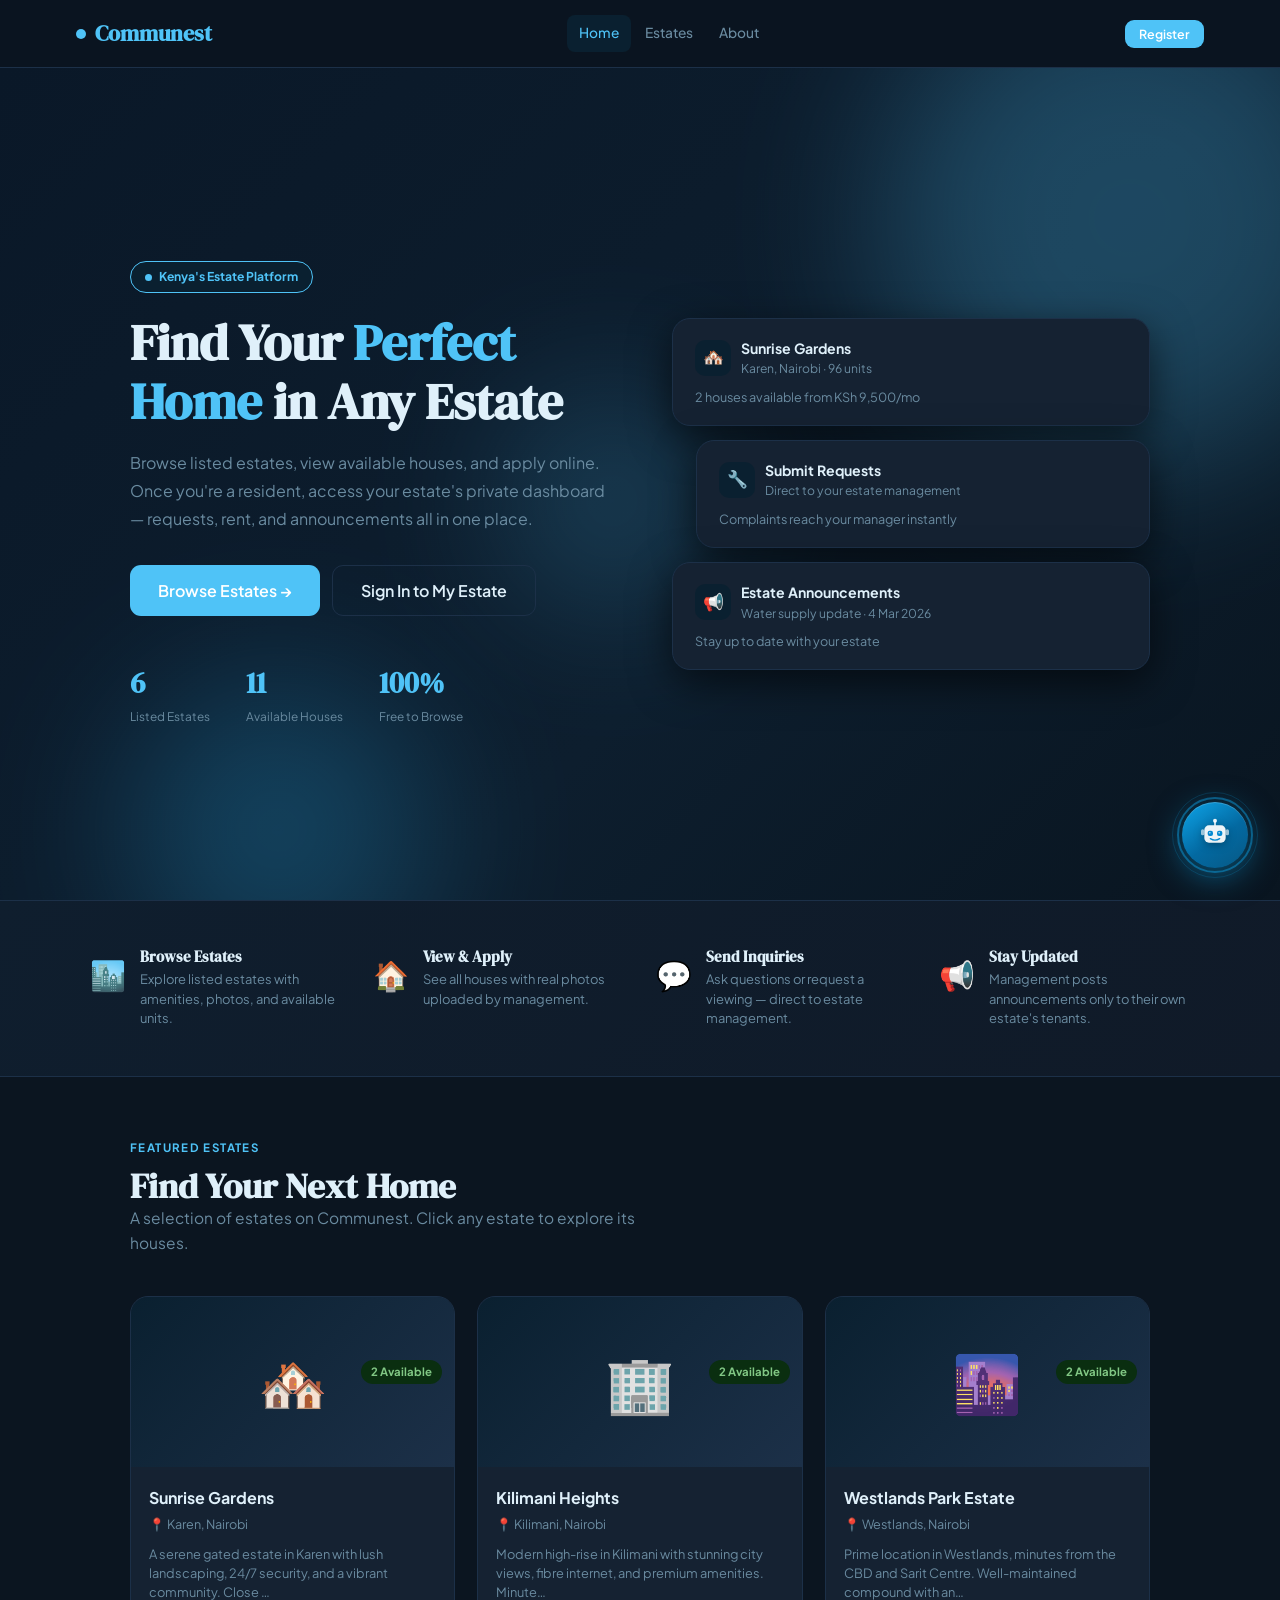
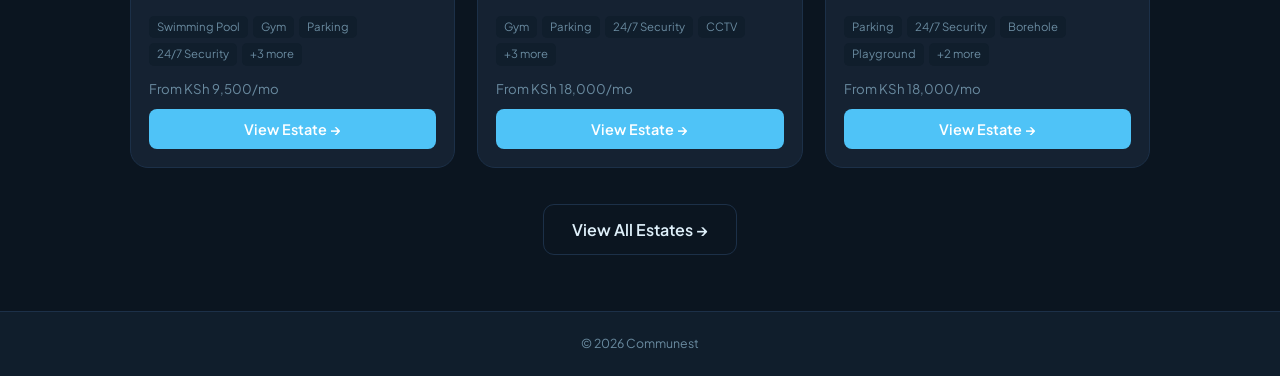
==== index.html @ 0a3ee4a8 "Communest Project" ====
<!DOCTYPE html>
<html lang="en" data-theme="dark">
<head>
  <meta charset="UTF-8" />
  <meta name="viewport" content="width=device-width, initial-scale=1.0" />
  <meta name="color-scheme" content="dark" />
  <title>Communest — Digital Estate Management</title>
  <link rel="preconnect" href="https://fonts.googleapis.com" />
  <link rel="preconnect" href="https://fonts.gstatic.com" crossorigin />
  <link href="https://fonts.googleapis.com/css2?family=Plus+Jakarta+Sans:ital,wght@0,300;0,400;0,500;0,600;0,700;0,800;1,400&family=DM+Serif+Display:ital@0;1&display=swap" rel="stylesheet" />
  <link rel="stylesheet" href="style.css" />
</head>
<body>

<!-- ═══════════ NAVBAR ═══════════ -->
<nav id="navbar">
  <div class="nav-container">
    <a class="nav-logo" href="#" onclick="showPage('home');return false;">
      <div class="logo-mark"></div>
      <strong>Communest</strong>
    </a>
    <div class="nav-links" id="navLinks">
      <a class="nav-link active" data-page="home"    href="#">Home</a>
      <a class="nav-link"        data-page="estates" href="#">Estates</a>
      <a class="nav-link"        data-page="about"   href="#">About</a>
    </div>
    <div class="nav-actions">
      <button class="btn btn-sm nav-cta" id="navSignInBtn" onclick="window._signingIntoEstateId=null;openModal('authModal');authTab('signup');">Register</button>
      <button class="hamburger" id="hamburger"><span></span><span></span><span></span></button>
    </div>
  </div>
</nav>


<!-- ═══════════ HOME PAGE ═══════════ -->
<section id="page-home" class="page active">
  <div class="hero">
    <div class="hero-shapes">
      <div class="hs hs-1"></div><div class="hs hs-2"></div><div class="hs hs-3"></div>
    </div>
    <div class="hero-inner">
      <div class="hero-text">
        <div class="hero-badge"><div class="badge-pulse"></div> Kenya's Estate Platform</div>
        <h1>Find Your <em>Perfect Home</em> in Any Estate</h1>
        <p>Browse listed estates, view available houses, and apply online. Once you're a resident, access your estate's private dashboard — requests, rent, and announcements all in one place.</p>
        <div class="hero-btns">
          <button class="btn btn-primary btn-lg" onclick="showPage('estates')">Browse Estates →</button>
          <button class="btn btn-outline btn-lg" onclick="openEstateAuthModal()">Sign In to My Estate</button>
        </div>
        <div class="hero-stats">
          <div class="hstat"><span class="hstat-num" id="heroEstateCount">6</span><span class="hstat-lbl">Listed Estates</span></div>
          <div class="hstat"><span class="hstat-num" id="heroHouseCount">0</span><span class="hstat-lbl">Available Houses</span></div>
          <div class="hstat"><span class="hstat-num">100%</span><span class="hstat-lbl">Free to Browse</span></div>
        </div>
      </div>
      <div class="hero-cards">
        <div class="fcard fcard-1">
          <div class="fcard-row"><div class="fcard-icon">🏘️</div>
            <div class="fcard-info"><b>Sunrise Gardens</b><span>Karen, Nairobi · 96 units</span></div></div>
          <p>2 houses available from KSh 9,500/mo</p>
        </div>
        <div class="fcard fcard-2">
          <div class="fcard-row"><div class="fcard-icon">🔧</div>
            <div class="fcard-info"><b>Submit Requests</b><span>Direct to your estate management</span></div></div>
          <p>Complaints reach your manager instantly</p>
        </div>
        <div class="fcard fcard-3">
          <div class="fcard-row"><div class="fcard-icon">📢</div>
            <div class="fcard-info"><b>Estate Announcements</b><span>Water supply update · 4 Mar 2026</span></div></div>
          <p>Stay up to date with your estate</p>
        </div>
      </div>
    </div>
  </div>

  <div class="features-band">
    <div class="features-band-inner">
      <div class="feat-item"><span>🏙️</span><div><h4>Browse Estates</h4><p>Explore listed estates with amenities, photos, and available units.</p></div></div>
      <div class="feat-item"><span>🏠</span><div><h4>View & Apply</h4><p>See all houses with real photos uploaded by management.</p></div></div>
      <div class="feat-item"><span>💬</span><div><h4>Send Inquiries</h4><p>Ask questions or request a viewing — direct to estate management.</p></div></div>
      <div class="feat-item"><span>📢</span><div><h4>Stay Updated</h4><p>Management posts announcements only to their own estate's tenants.</p></div></div>
    </div>
  </div>

  <div class="wrap">
    <div class="pg-hdr">
      <div class="pg-tag">Featured Estates</div>
      <h2>Find Your Next Home</h2>
      <p>A selection of estates on Communest. Click any estate to explore its houses.</p>
    </div>
    <div class="houses-grid" id="homeEstatesGrid"></div>
    <div style="text-align:center;margin-top:36px">
      <button class="btn btn-outline btn-lg" onclick="showPage('estates')">View All Estates →</button>
    </div>
  </div>
  <footer class="site-footer">© 2026 Communest</footer>
</section>


<!-- ═══════════ ESTATES DIRECTORY ═══════════ -->
<section id="page-estates" class="page page-dash">
  <div class="dash-layout">
    <aside class="dash-sidebar">
      <div class="sb-brand">
        <div class="sb-logo">Estates</div>
        <div class="sb-role">Directory</div>
      </div>
      <nav class="sb-nav">
        <span class="sb-lbl">BROWSE</span>
        <button class="si active" data-estates-filter="all">🏙️ All Estates</button>
        <button class="si" data-estates-filter="available">✅ Has Availability</button>
        <button class="si" data-estates-filter="new">🆕 Newly Listed</button>
        <span class="sb-lbl">BY LOCATION</span>
        <button class="si" data-estates-loc="Karen">📍 Karen</button>
        <button class="si" data-estates-loc="Kilimani">📍 Kilimani</button>
        <button class="si" data-estates-loc="Westlands">📍 Westlands</button>
        <button class="si" data-estates-loc="Ngong Road">📍 Ngong Road</button>
        <button class="si" data-estates-loc="Lavington">📍 Lavington</button>
        <button class="si" data-estates-loc="Thika Road">📍 Thika Road</button>
        <span class="sb-lbl">MANAGE</span>
        <button class="si" onclick="openModal('listEstateModal')">➕ List Your Estate</button>
        <span class="sb-lbl">ACCOUNT</span>
        <button class="si" onclick="openModal('authModal')">🔑 Sign In</button>
        <button class="si si-back" onclick="showPage('home')" style="margin-top:8px">← Home</button>
      </nav>
    </aside>
    <div class="dash-main" id="estatesDashMain">
      <div class="dp-hdr" style="margin-bottom:20px">
        <div style="display:flex;align-items:center;gap:12px">
          <button class="sidebar-toggle-btn" id="estatesSidebarToggle" onclick="toggleEstatesSidebar()" aria-label="Toggle filters">☰</button>
          <div>
            <h2 id="estDirTitle">All Listed Estates</h2>
            <div id="estDirSubtitle" style="font-size:.83rem;color:var(--text-3);margin-top:3px">Browse and click any estate to explore</div>
          </div>
        </div>
      </div>
      <div class="filter-bar" style="margin-bottom:24px">
        <input class="input" id="estateSearch" placeholder="🔍 Search by name or location…" oninput="renderEstatesDirectory()" style="flex:1;min-width:180px" />
      </div>
      <div class="houses-grid" id="estatesDirectoryGrid"></div>
    </div>
  </div>
  <div class="sidebar-overlay" id="estatesSidebarOverlay" onclick="toggleEstatesSidebar()"></div>
  <footer class="site-footer">© 2026 Communest</footer>
</section>


<!-- ═══════════ ABOUT PAGE ═══════════ -->
<section id="page-about" class="page">
  <div style="background:var(--hero-grad);padding:80px 40px 60px">
    <div style="max-width:900px;margin:0 auto" class="about-hero-grid">
      <div>
        <div class="pg-tag">About Communest</div>
        <h1 style="margin-bottom:16px">Built for Kenyan <em style="color:var(--sky);font-style:normal">Estates</em></h1>
        <p style="font-size:1rem;line-height:1.8;margin-bottom:28px">Communest is a digital platform bridging the gap between estate management and residents in Kenya. We provide a transparent, efficient space for listing estates, managing tenants, and resolving issues — all in one place.</p>
        <div class="hero-btns">
          <button class="btn btn-primary btn-lg" onclick="showPage('estates')">Browse Estates →</button>
          <button class="btn btn-outline btn-lg" onclick="openModal('listEstateModal')">List Your Estate</button>
        </div>
      </div>
      <div class="about-panel">
        <div class="abox">
          <span class="abox-lbl">Platform Stats</span>
          <div style="display:grid;grid-template-columns:1fr 1fr;gap:14px;margin-top:10px">
            <div style="text-align:center;padding:16px;background:var(--bg-2);border-radius:10px">
              <div style="font-family:'DM Serif Display',serif;font-size:2rem;color:var(--sky)" id="aboutEstCount">6</div>
              <div style="font-size:.74rem;color:var(--text-3)">Listed Estates</div>
            </div>
            <div style="text-align:center;padding:16px;background:var(--bg-2);border-radius:10px">
              <div style="font-family:'DM Serif Display',serif;font-size:2rem;color:var(--sky)" id="aboutHouseCount">0</div>
              <div style="font-size:.74rem;color:var(--text-3)">Available Houses</div>
            </div>
            <div style="text-align:center;padding:16px;background:var(--bg-2);border-radius:10px">
              <div style="font-family:'DM Serif Display',serif;font-size:2rem;color:var(--sky)">2025</div>
              <div style="font-size:.74rem;color:var(--text-3)">Founded</div>
            </div>
            <div style="text-align:center;padding:16px;background:var(--bg-2);border-radius:10px">
              <div style="font-family:'DM Serif Display',serif;font-size:2rem;color:var(--sky)">NBI</div>
              <div style="font-size:.74rem;color:var(--text-3)">Nairobi, Kenya</div>
            </div>
          </div>
        </div>
        <div class="abox abox-sky">
          <span class="abox-lbl">Our Mission</span>
          <p style="color:#fff;font-size:.88rem;line-height:1.65">To make estate management transparent, efficient, and accessible to every landlord and tenant across Kenya.</p>
        </div>
      </div>
    </div>
  </div>

  <div class="wrap">
    <div class="about-layout">
      <div>
        <div class="pg-tag">Establishment & History</div>
        <h2 style="margin-bottom:20px">How Communest Came to Be</h2>
        <p class="about-desc">Communest was founded in 2024 by Kipngeno Shammah Kiplangat, a Nairobi-based software developer with a passion for solving real problems in Kenya's residential property market.</p>
        <p class="about-desc">Estate managers were drowning in paper-based systems — handwritten rent receipts, physical complaint books, and phone call chains for announcements. Tenants had no central place to track their lease, payments, or submit issues. Communest was built to close that gap.</p>
        <p class="about-desc">A single digital space where an estate can exist online, where outsiders can browse and apply, and where tenants can manage their residency transparently.</p>
        <div class="about-feats" style="margin-top:32px">
          <div class="af"><div class="af-icon">📅</div><div><h4>2024 — Concept & Research</h4><p>Identified the gap in Kenya's estate management landscape through field research in Nairobi.</p></div></div>
          <div class="af"><div class="af-icon">🖥️</div><div><h4>2025 — Development Begins</h4><p>Full platform development kicks off, bringing together estate management, tenant tooling, and a public listing directory into one cohesive product.</p></div></div>
          <div class="af"><div class="af-icon">🚀</div><div><h4>2026 — Platform Launch</h4><p>Communest goes live with full tenant management, photo galleries, and public inquiry features.</p></div></div>
        </div>
      </div>
      <div class="about-panel">
        <div class="abox">
          <span class="abox-lbl">Legal & Compliance</span>
          <div class="about-feats" style="margin-top:8px">
            <div class="af"><div class="af-icon">📜</div><div><h4>Title Deeds</h4><p>Estates are encouraged to register their title deed reference numbers for transparency, verifiable through the Lands Registry.</p></div></div>
            <div class="af"><div class="af-icon">🏛️</div><div><h4>Land Registration Act, 2012</h4><p>Communest operates in alignment with Kenya's Land Registration Act governing ownership, transfer, and leasing of residential property.</p></div></div>
            <div class="af"><div class="af-icon">🤝</div><div><h4>Tenancy Agreements</h4><p>Management teams maintain formal lease agreements with all tenants. Communest stores lease dates, rent, and unit details digitally.</p></div></div>
            <div class="af"><div class="af-icon">🔒</div><div><h4>Data Privacy</h4><p>Tenant data is scoped strictly to their estate. No personal information is shared across estates or made public.</p></div></div>
          </div>
        </div>
      </div>
    </div>

    <div style="margin-top:72px">
      <div class="pg-hdr" style="text-align:center;max-width:600px;margin:0 auto 48px">
        <div class="pg-tag">How It Works</div>
        <h2>Simple for Everyone</h2>
        <p>Whether you're looking for a home, managing an estate, or already a tenant — Communest has a clear flow for you.</p>
      </div>
      <div class="how-grid">
        <div class="abox" style="text-align:center;padding:32px 24px">
          <div style="font-size:2.8rem;margin-bottom:16px">🏙️</div>
          <h4 style="margin-bottom:10px;font-family:'DM Serif Display',serif;font-size:1.1rem">1. Browse</h4>
          <p style="font-size:.85rem;line-height:1.6">Explore all listed estates, filter by location, view photos, and browse available houses — no sign-in required.</p>
        </div>
        <div class="abox" style="text-align:center;padding:32px 24px">
          <div style="font-size:2.8rem;margin-bottom:16px">📋</div>
          <h4 style="margin-bottom:10px;font-family:'DM Serif Display',serif;font-size:1.1rem">2. Apply</h4>
          <p style="font-size:.85rem;line-height:1.6">Found a house you like? Submit an application directly. Management reviews it and assigns you a unit upon approval.</p>
        </div>
        <div class="abox" style="text-align:center;padding:32px 24px">
          <div style="font-size:2.8rem;margin-bottom:16px">🏠</div>
          <h4 style="margin-bottom:10px;font-family:'DM Serif Display',serif;font-size:1.1rem">3. Manage</h4>
          <p style="font-size:.85rem;line-height:1.6">Once connected, sign in to your estate dashboard to pay rent, submit requests, view announcements, and manage your lease.</p>
        </div>
      </div>
    </div>

    <div style="margin-top:72px">
      <div class="about-layout">
        <div class="about-panel">
          <div class="abox abox-sky">
            <span class="abox-lbl">Developer</span>
            <div class="dev-name">Kipngeno Shammah Kiplangat</div>
            <div class="dev-meta">Nairobi, Kenya · Software Developer</div>
            <div class="dev-meta" style="margin-top:6px">Communest · Founded 2024</div>
          </div>
          <div class="abox">
            <span class="abox-lbl">Technology Stack</span>
            <div class="chip-row" style="margin-top:8px">
              <span class="chip chip-blue">HTML5</span>
              <span class="chip chip-blue">CSS3</span>
              <span class="chip chip-blue">Vanilla JavaScript</span>
              <span class="chip chip-blue">Plus Jakarta Sans</span>
              <span class="chip chip-blue">DM Serif Display</span>
            </div>
          </div>
          <div class="abox">
            <span class="abox-lbl">Key Features</span>
            <div class="chip-row" style="margin-top:8px">
              <span class="chip chip-green">Multi-Estate Isolation</span>
              <span class="chip chip-green">Tenant Dashboard</span>
              <span class="chip chip-green">Photo Galleries</span>
              <span class="chip chip-green">Lease Management</span>
              <span class="chip chip-green">Public Inquiries</span>
              <span class="chip chip-green">Estate Photo Uploads</span>
            </div>
          </div>
        </div>
        <div>
          <div class="pg-tag">Our Vision</div>
          <h2 style="margin-bottom:20px">Built for Kenya, Ready for Tomorrow</h2>
          <p class="about-desc">Communest was built to address a real gap in Kenya's residential market — the lack of a centralised, digital-first platform where estate managers and tenants can operate transparently and efficiently.</p>
          <p class="about-desc">The platform covers the full lifecycle of tenancy: public listings, house browsing and applications, tenant onboarding, rent tracking, maintenance requests, announcements, and photo galleries — all in one place.</p>
          <p class="about-desc">The goal from day one has been a product that genuinely works for Kenyan estates of every size — from compact residential blocks to large gated communities.</p>
          <div class="about-feats" style="margin-top:28px">
            <div class="af"><div class="af-icon">🌍</div><div><h4>Kenya-First Design</h4><p>Built with Kenyan estates, landlords, and tenants in mind — from local payment flows to alignment with the Land Registration Act.</p></div></div>
            <div class="af"><div class="af-icon">📧</div><div><h4>Get in Touch</h4><p>Reach the Communest team for partnerships, estate onboarding, or product feedback.</p></div></div>
          </div>
        </div>
      </div>
    </div>
  </div>
  <footer class="site-footer">© 2026 Communest</footer>
</section>


<!-- ═══════════ ESTATE PAGE ═══════════ -->
<section id="page-estate" class="page page-dash">
  <div class="dash-layout">
    <aside class="dash-sidebar">
      <div class="sb-brand">
        <div class="sb-logo" id="estateSidebarName">Estate</div>
        <div class="sb-role" id="estateSidebarRole">Public View</div>
      </div>
      <nav class="sb-nav">
        <span class="sb-lbl">EXPLORE</span>
        <button class="si active" data-panel="ep-houses">🏠 Available Houses</button>
        <button class="si"        data-panel="ep-about">ℹ️ About This Estate</button>
        <button class="si"        data-panel="ep-inquire">💬 Send Inquiry</button>

        <div id="tenantNav" style="display:none">
          <span class="sb-lbl">MY ESTATE</span>
          <button class="si" data-panel="ep-overview">📊 Overview</button>
          <button class="si" data-panel="ep-requests">🔧 My Requests</button>
          <button class="si" data-panel="ep-announcements">📢 Announcements</button>
          <button class="si" data-panel="ep-rent">💳 Rent & Payments</button>
          <button class="si" data-panel="ep-lease">📄 My Lease</button>
        </div>

        <div id="mgmtNav" style="display:none">
          <span class="sb-lbl">MANAGEMENT</span>
          <button class="si" data-panel="ep-mgmt-overview">📊 Overview</button>
          <button class="si" data-panel="ep-mgmt-requests">🔧 Tenant Requests</button>
          <button class="si" data-panel="ep-mgmt-announcements">📢 Announcements</button>
          <button class="si" data-panel="ep-mgmt-tenants">👥 My Tenants</button>
          <button class="si" data-panel="ep-mgmt-applications">📋 Applications</button>
          <button class="si" data-panel="ep-mgmt-houses">🏠 Manage Houses</button>
          <button class="si" data-panel="ep-mgmt-photos">🖼️ Estate Photos</button>
          <button class="si" data-panel="ep-mgmt-inquiries">💬 Inquiries</button>
        </div>

        <span class="sb-lbl">ACCOUNT</span>
        <div id="sidebarSignIn">
          <button class="si" onclick="openEstateAuthModal()">🔑 Sign In to My Estate</button>
        </div>
        <div id="sidebarUser" style="display:none">
          <button class="si" id="sidebarUserName" style="cursor:default;opacity:.7;pointer-events:none"></button>
          <button class="si si-back" onclick="doSignout()">← Sign Out</button>
        </div>
        <button class="si si-back" onclick="showPage('estates')" style="margin-top:8px">← Back to Estates</button>
      </nav>
    </aside>

    <div class="dash-main">

      <!-- PUBLIC: Houses -->
      <div class="dp active" id="ep-houses">
        <div class="dp-hdr">
          <div>
            <h2>Available Houses</h2>
            <div id="epHousesSubtitle" style="font-size:.83rem;color:var(--text-3);margin-top:3px"></div>
          </div>
        </div>
        <div class="houses-grid" id="estateHousesGrid"></div>
      </div>

      <!-- PUBLIC: About -->
      <div class="dp" id="ep-about">
        <div class="dp-hdr"><h2>About This Estate</h2></div>
        <div id="epAboutContent"></div>
      </div>

      <!-- PUBLIC: Inquiry -->
      <div class="dp" id="ep-inquire">
        <div class="dp-hdr"><h2>Send an Inquiry</h2></div>
        <div class="inq-layout">
          <div>
            <p style="margin-bottom:24px;font-size:.95rem;line-height:1.75;color:var(--text-3)">Have a question about this estate? Want to arrange a viewing or check availability? Send a message directly to the management team.</p>
            <div class="contact-form-card">
              <div class="form-row">
                <div class="form-group"><label>Your Name</label><input class="input" id="inqName" placeholder="Full name" /></div>
                <div class="form-group"><label>Phone</label><input class="input" id="inqPhone" placeholder="+254 7XX XXX XXX" /></div>
              </div>
              <div class="form-group"><label>Email</label><input class="input" id="inqEmail" type="email" placeholder="your@email.com" /></div>
              <div class="form-group"><label>Subject</label>
                <select class="select" id="inqSubject">
                  <option>General Inquiry</option>
                  <option>Request a Viewing</option>
                  <option>Ask About Availability</option>
                  <option>Ask About Rent / Pricing</option>
                  <option>Other</option>
                </select>
              </div>
              <div class="form-group"><label>Message</label>
                <textarea class="textarea" id="inqMessage" rows="5" placeholder="Write your message here…"></textarea>
              </div>
              <button class="btn btn-primary btn-full" onclick="submitInquiry()">Send to Management →</button>
            </div>
            <div id="inqSuccessBanner" style="display:none" class="inq-success">
              <span>✅</span>
              <div><strong>Inquiry sent!</strong><p>The management team will respond within 24 hours.</p></div>
            </div>
          </div>
          <div id="epInquireContactInfo"></div>
        </div>
      </div>

      <!-- TENANT: Overview -->
      <div class="dp" id="ep-overview">
        <div class="dp-hdr">
          <div>
            <h2 id="tenantWelcome">Welcome back 👋</h2>
            <div id="tenantUnitTag" style="font-size:.83rem;color:var(--text-3);margin-top:3px"></div>
          </div>
          <span class="chip chip-green">Active Tenant</span>
        </div>
        <div class="stats-grid" id="tenantStats"></div>
        <div class="dp-section-lbl">Latest Announcements from Management</div>
        <div class="ann-list" id="tenantAnnPreview"></div>
      </div>

      <!-- TENANT: Requests -->
      <div class="dp" id="ep-requests">
        <div class="dp-hdr">
          <h2>My Requests</h2>
          <button class="btn btn-primary btn-sm" onclick="openModal('requestModal')">+ New Request</button>
        </div>
        <div class="table-wrap">
          <table>
            <thead><tr><th>#</th><th>Issue</th><th>Category</th><th>Priority</th><th>Date</th><th>Status</th><th>Management Response</th></tr></thead>
            <tbody id="tenantRequestsTable"></tbody>
          </table>
        </div>
      </div>

      <!-- TENANT: Announcements -->
      <div class="dp" id="ep-announcements">
        <div class="dp-hdr"><h2>Estate Announcements</h2></div>
        <div class="ann-list" id="tenantAnnFull"></div>
      </div>

      <!-- TENANT: Rent -->
      <div class="dp" id="ep-rent">
        <div class="dp-hdr"><h2>Rent & Payments 💳</h2></div>
        <div id="tenantRentSummary"></div>
        <div class="dp-section-lbl" style="margin-top:28px">Payment History</div>
        <div class="table-wrap">
          <table>
            <thead><tr><th>Month</th><th>Amount</th><th>Due Date</th><th>Paid On</th><th>Status</th></tr></thead>
            <tbody id="tenantPaymentsTable"></tbody>
          </table>
        </div>
      </div>

      <!-- TENANT: Lease -->
      <div class="dp" id="ep-lease">
        <div class="dp-hdr"><h2>My Lease 📄</h2></div>
        <div id="tenantLeaseContent"></div>
      </div>

      <!-- MGMT: Overview -->
      <div class="dp" id="ep-mgmt-overview">
        <div class="dp-hdr">
          <div>
            <h2 id="mgmtWelcome">Management Overview</h2>
            <div id="mgmtEstateTag" style="font-size:.83rem;color:var(--text-3);margin-top:3px"></div>
          </div>
        </div>
        <div class="stats-grid" id="mgmtStats"></div>
        <div class="dp-section-lbl">Recent Requests</div>
        <div class="table-wrap">
          <table>
            <thead><tr><th>Tenant</th><th>Unit</th><th>Issue</th><th>Status</th></tr></thead>
            <tbody id="mgmtRecentRequests"></tbody>
          </table>
        </div>
      </div>

      <!-- MGMT: Tenant Requests -->
      <div class="dp" id="ep-mgmt-requests">
        <div class="dp-hdr"><h2>Tenant Requests</h2></div>
        <div class="table-wrap">
          <table>
            <thead><tr><th>#</th><th>Tenant</th><th>Unit</th><th>Issue</th><th>Category</th><th>Date</th><th>Status</th><th>Action</th></tr></thead>
            <tbody id="mgmtRequestsTable"></tbody>
          </table>
        </div>
      </div>

      <!-- MGMT: Announcements -->
      <div class="dp" id="ep-mgmt-announcements">
        <div class="dp-hdr"><h2>Post Announcement</h2></div>
        <div class="contact-form-card" style="max-width:600px;margin-bottom:32px">
          <div class="form-group"><label>Title</label>
            <input class="input" id="annTitle" placeholder="e.g. Water supply interruption on 6th March" />
          </div>
          <div class="form-row">
            <div class="form-group"><label>Category</label>
              <select class="select" id="annCat">
                <option>Maintenance</option><option>Notice</option><option>Event</option>
                <option>Security</option><option>Urgent</option>
              </select>
            </div>
            <div class="form-group"><label>Date</label>
              <input class="input" id="annDate" type="date" />
            </div>
          </div>
          <div class="form-group"><label>Message</label>
            <textarea class="textarea" id="annMsg" rows="5" placeholder="Full announcement details…"></textarea>
          </div>
          <button class="btn btn-primary" onclick="submitAnnouncement()">Post to All Tenants →</button>
        </div>
        <div class="dp-section-lbl">Previously Posted</div>
        <div class="ann-list" id="mgmtAnnList"></div>
      </div>

      <!-- MGMT: Tenants -->
      <div class="dp" id="ep-mgmt-tenants">
        <div class="dp-hdr">
          <h2>My Tenants</h2>
          <span class="chip chip-blue" id="mgmtTenantCount">0 tenants</span>
        </div>
        <div class="table-wrap">
          <table>
            <thead><tr><th>Name</th><th>Unit</th><th>Email</th><th>Phone</th><th>Rent/mo</th><th>Lease End</th><th>Status</th></tr></thead>
            <tbody id="mgmtTenantsTable"></tbody>
          </table>
        </div>
      </div>

      <!-- MGMT: Applications -->
      <div class="dp" id="ep-mgmt-applications">
        <div class="dp-hdr"><h2>Rental Applications</h2></div>
        <div class="table-wrap">
          <table>
            <thead><tr><th>Applicant</th><th>Email</th><th>Unit Applied</th><th>Date</th><th>Status</th><th>Action</th></tr></thead>
            <tbody id="mgmtApplicationsTable"></tbody>
          </table>
        </div>
      </div>

      <!-- MGMT: Manage Houses -->
      <div class="dp" id="ep-mgmt-houses">
        <div class="dp-hdr">
          <h2>Manage Houses</h2>
          <button class="btn btn-primary btn-sm" onclick="openModal('addHouseModal')">+ Add House</button>
        </div>
        <div class="table-wrap">
          <table>
            <thead><tr><th>Unit</th><th>Type</th><th>Rent</th><th>Block</th><th>Floor</th><th>Photos</th><th>Status</th><th>Actions</th></tr></thead>
            <tbody id="mgmtHousesTable"></tbody>
          </table>
        </div>
      </div>

      <!-- MGMT: Estate Photos -->
      <div class="dp" id="ep-mgmt-photos">
        <div class="dp-hdr">
          <h2>Estate Photos 🖼️</h2>
          <span style="font-size:.82rem;color:var(--text-3)">Visible to all visitors on your estate page</span>
        </div>
        <p style="font-size:.9rem;color:var(--text-3);margin-bottom:24px;line-height:1.7">Upload photos of your estate's common areas, facilities, and surroundings so prospective tenants can get a feel for the estate before inquiring.</p>
        <div class="gallery-upload-area" style="max-width:600px;margin-bottom:28px" onclick="document.getElementById('estatePhotoInput').click()">
          <div class="gua-icon">🖼️</div>
          <div class="gua-text">
            <strong>Click to upload estate photos</strong>
            <span>Gate, parking, gym, pool, gardens · JPG, PNG, WEBP</span>
          </div>
          <input type="file" id="estatePhotoInput" accept="image/*" multiple style="display:none" onchange="handleEstatePhotoUpload(event)" />
        </div>
        <div style="display:flex;gap:8px;flex-wrap:wrap;margin-bottom:24px">
          <span class="chip chip-blue">🚪 Gate & Entrance</span>
          <span class="chip chip-blue">🌿 Gardens</span>
          <span class="chip chip-blue">🅿️ Parking</span>
          <span class="chip chip-blue">💪 Gym</span>
          <span class="chip chip-blue">🏊 Pool</span>
          <span class="chip chip-blue">🔒 Security</span>
        </div>
        <div class="dp-section-lbl">Uploaded Photos (<span id="estatePhotoCount">0</span>)</div>
        <div id="estatePhotosGrid" class="estate-photos-grid"></div>
      </div>

      <!-- MGMT: Inquiries -->
      <div class="dp" id="ep-mgmt-inquiries">
        <div class="dp-hdr">
          <h2>Public Inquiries</h2>
          <span class="chip chip-blue" id="mgmtInqCount">0 inquiries</span>
        </div>
        <div class="table-wrap">
          <table>
            <thead><tr><th>From</th><th>Phone</th><th>Email</th><th>Subject</th><th>Message</th><th>Date</th><th>Status</th><th>Action</th></tr></thead>
            <tbody id="mgmtInquiriesTable"></tbody>
          </table>
        </div>
      </div>

    </div><!-- /dash-main -->
  </div><!-- /dash-layout -->
</section>


<!-- ═══════════ MODALS ═══════════ -->

<!-- List Your Estate -->
<div class="overlay" id="listEstateModal">
  <div class="modal" style="max-width:600px">
    <div class="modal-hdr">
      <h3>List Your Estate on Communest</h3>
      <button class="modal-x" onclick="closeModal('listEstateModal')">✕</button>
    </div>
    <p style="font-size:.87rem;color:var(--text-3);margin-bottom:22px">Fill in your estate's details. Once submitted, your estate gets its own dedicated page where visitors can browse houses, view photos, send inquiries, and apply.</p>
    <div class="form-row">
      <div class="form-group"><label>Estate Name *</label><input class="input" id="leEstateName" placeholder="e.g. Sunrise Gardens" /></div>
      <div class="form-group"><label>Location *</label><input class="input" id="leLocation" placeholder="e.g. Karen, Nairobi" /></div>
    </div>
    <div class="form-group"><label>Description *</label>
      <textarea class="textarea" id="leDesc" rows="3" placeholder="Describe your estate — surroundings, vibe, unique features…"></textarea>
    </div>
    <div class="form-row">
      <div class="form-group"><label>Total Units</label><input class="input" id="leUnits" type="number" placeholder="e.g. 96" /></div>
      <div class="form-group"><label>Year Built</label><input class="input" id="leYear" placeholder="e.g. 2018" /></div>
    </div>
    <div class="form-group">
      <label>Title Deed Reference Number
        <span style="font-size:.72rem;font-weight:400;color:var(--text-3);margin-left:6px">Verifiable via Kenya Lands Registry</span>
      </label>
      <input class="input" id="leTitleDeed" placeholder="e.g. IR 12345/1 or CR 6789" />
      <div style="font-size:.73rem;color:var(--text-3);margin-top:5px">Optional but recommended — tenants can verify ownership at the Lands Registry.</div>
    </div>
    <div class="form-group"><label>Amenities (comma separated)</label>
      <input class="input" id="leAmenities" placeholder="Parking, Swimming Pool, Gym, CCTV, Borehole…" />
    </div>
    <hr style="border:none;border-top:1px solid var(--border);margin:20px 0" />
    <p style="font-size:.82rem;font-weight:700;color:var(--text-2);margin-bottom:14px">Management Contact</p>
    <div class="form-row">
      <div class="form-group"><label>Manager Name *</label><input class="input" id="leMgrName" placeholder="Full name" /></div>
      <div class="form-group"><label>Email *</label><input class="input" id="leMgrEmail" type="email" placeholder="manager@estate.ke" /></div>
    </div>
    <div class="form-row">
      <div class="form-group"><label>Phone *</label><input class="input" id="leMgrPhone" placeholder="+254 7XX XXX XXX" /></div>
      <div class="form-group"><label>Password</label><input class="input" id="leMgrPass" type="password" placeholder="Min. 6 characters" /></div>
    </div>
    <div class="modal-actions">
      <button class="btn btn-outline" onclick="closeModal('listEstateModal')">Cancel</button>
      <button class="btn btn-primary" onclick="submitListEstate()">List My Estate →</button>
    </div>
  </div>
</div>

<!-- Auth -->
<!-- Estate Sign In Modal — auto-detects estate from email -->
<div class="overlay" id="estateAuthModal">
  <div class="modal estate-auth-modal">
    <div class="modal-hdr">
      <div>
        <h3>Sign In to Your Estate</h3>
        <p style="font-size:.8rem;color:var(--text-3);margin-top:3px">For residents &amp; estate managers</p>
      </div>
      <button class="modal-x" onclick="closeModal('estateAuthModal')">&#x2715;</button>
    </div>

    <!-- Email field — estate auto-detects as you type -->
    <div class="form-group">
      <label>Your Email</label>
      <input class="input" id="eaEmail" type="email" placeholder="your@email.com"
        oninput="onEstateEmailInput()"
        onkeydown="if(event.key==='Enter')document.getElementById('eaPassword').focus()"
        autocomplete="email" />
      <div id="eaEmailHint" style="font-size:.76rem;margin-top:6px;min-height:16px;transition:color .2s"></div>
    </div>

    <!-- Auto-detected estate badge (shown after valid email) -->
    <div id="eaEstateBadge" class="estate-auth-chosen" style="display:none;margin-bottom:16px"></div>

    <!-- Password (revealed after estate detected) -->
    <div id="eaPasswordWrap" style="display:none">
      <div class="estate-auth-divider"><span>Enter your password</span></div>
      <div class="form-group">
        <label>Password</label>
        <input class="input" id="eaPassword" type="password" placeholder="&#x2022;&#x2022;&#x2022;&#x2022;&#x2022;&#x2022;&#x2022;&#x2022;"
          onkeydown="if(event.key==='Enter')doEstateLogin()"
          autocomplete="current-password" />
      </div>
    </div>

    <button id="eaSubmitBtn" class="btn btn-primary btn-full" onclick="doEstateLogin()" style="display:none;margin-top:4px">
      Sign In to My Estate &#x2192;
    </button>

    <p style="font-size:.75rem;text-align:center;margin-top:16px;color:var(--text-3)">
      Not a resident yet?
      <a href="#" onclick="closeModal('estateAuthModal');openModal('authModal');authTab('signup');return false;"
         style="color:var(--sky);text-decoration:none;font-weight:600">Register here &#x2192;</a>
    </p>
  </div>
</div>

<div class="overlay" id="authModal">
  <div class="modal">
    <div class="modal-hdr">
      <h3>Welcome to Communest</h3>
      <button class="modal-x" onclick="closeModal('authModal')">✕</button>
    </div>
    <div class="auth-tabs">
      <button class="atab active" onclick="authTab('signin')">Sign In</button>
      <button class="atab"        onclick="authTab('signup')">Register</button>
    </div>
    <div class="aform active" id="signinForm">
      <div class="form-group"><label>Email</label><input class="input" id="siEmail" type="email" placeholder="your@email.com" /></div>
      <div class="form-group"><label>Password</label><input class="input" id="siPassword" type="password" placeholder="••••••••" /></div>
      <button class="btn btn-primary btn-full" onclick="doLogin()" style="margin-top:4px">Sign In →</button>
      <p style="font-size:.78rem;margin-top:14px;text-align:center;color:var(--text-3)">
        Demo — Tenant: <code><a href="/cdn-cgi/l/email-protection" class="__cf_email__" data-cfemail="16657e777b7b777e56737b777f7a3875797b">[email&#160;protected]</a></code> / <code>ten123</code><br>
        Manager: <code><a href="/cdn-cgi/l/email-protection" class="__cf_email__" data-cfemail="385259555d4b784b4d564a514b5d16535d">[email&#160;protected]</a></code> / <code>mgr123</code>
      </p>
    </div>
    <div class="aform" id="signupForm">
      <div class="form-row">
        <div class="form-group"><label>First Name</label><input class="input" id="suFirst" placeholder="First name" /></div>
        <div class="form-group"><label>Last Name</label><input class="input" id="suLast" placeholder="Last name" /></div>
      </div>
      <div class="form-group"><label>Email</label><input class="input" id="suEmail" type="email" placeholder="your@email.com" /></div>
      <div class="form-group"><label>Phone</label><input class="input" id="suPhone" placeholder="+254 7XX XXX XXX" /></div>
      <div class="form-group"><label>Password</label><input class="input" id="suPass" type="password" placeholder="Min. 6 characters" /></div>
      <button class="btn btn-primary btn-full" onclick="doSignup()" style="margin-top:4px">Create Account →</button>
      <p style="font-size:.78rem;margin-top:12px;color:var(--text-3);text-align:center">After registering, browse estates, apply for a house, and management will connect your account.</p>
    </div>
  </div>
</div>

<!-- Apply for House -->
<div class="overlay" id="applyModal">
  <div class="modal">
    <div class="modal-hdr">
      <h3>Apply for This House</h3>
      <button class="modal-x" onclick="closeModal('applyModal')">✕</button>
    </div>
    <div class="apply-info" id="applyInfo"></div>
    <div class="form-row">
      <div class="form-group"><label>First Name</label><input class="input" id="apFirst" /></div>
      <div class="form-group"><label>Last Name</label><input class="input" id="apLast" /></div>
    </div>
    <div class="form-group"><label>Email</label><input class="input" id="apEmail" type="email" /></div>
    <div class="form-group"><label>Phone</label><input class="input" id="apPhone" /></div>
    <div class="form-group"><label>Occupation</label><input class="input" id="apOcc" /></div>
    <div class="form-group"><label>Message to Management (optional)</label>
      <textarea class="textarea" id="apMsg" rows="3"></textarea>
    </div>
    <div class="modal-actions">
      <button class="btn btn-outline" onclick="closeModal('applyModal')">Cancel</button>
      <button class="btn btn-primary" onclick="submitApplication()">Submit Application →</button>
    </div>
  </div>
</div>

<!-- New Request -->
<div class="overlay" id="requestModal">
  <div class="modal">
    <div class="modal-hdr">
      <h3>Submit a Request</h3>
      <button class="modal-x" onclick="closeModal('requestModal')">✕</button>
    </div>
    <div class="form-group"><label>Brief Title</label>
      <input class="input" id="reqTitle" placeholder="e.g. Leaking tap in bathroom" />
    </div>
    <div class="form-row">
      <div class="form-group"><label>Category</label>
        <select class="select" id="reqCat">
          <option>Plumbing</option><option>Electrical</option><option>Security</option>
          <option>Cleaning</option><option>Noise</option><option>Other</option>
        </select>
      </div>
      <div class="form-group"><label>Priority</label>
        <select class="select" id="reqPriority">
          <option>Low</option><option>Medium</option><option>High</option><option>Urgent</option>
        </select>
      </div>
    </div>
    <div class="form-group"><label>Details</label>
      <textarea class="textarea" id="reqDesc" rows="4" placeholder="Describe the issue in detail…"></textarea>
    </div>
    <div class="modal-actions">
      <button class="btn btn-outline" onclick="closeModal('requestModal')">Cancel</button>
      <button class="btn btn-primary" onclick="submitRequest()">Send to Management →</button>
    </div>
  </div>
</div>

<!-- Approve & Assign -->
<div class="overlay" id="assignModal">
  <div class="modal">
    <div class="modal-hdr">
      <h3>Approve & Assign Unit</h3>
      <button class="modal-x" onclick="closeModal('assignModal')">✕</button>
    </div>
    <div class="apply-info" id="assignInfo"></div>
    <div class="form-group"><label>Assign Unit</label>
      <select class="select" id="assignUnit"></select>
    </div>
    <div class="form-row">
      <div class="form-group"><label>Monthly Rent (KSh)</label><input class="input" id="assignRent" type="number" /></div>
      <div class="form-group"><label>Lease Start</label><input class="input" id="assignStart" type="date" /></div>
    </div>
    <div class="form-group"><label>Lease End Date</label><input class="input" id="assignEnd" type="date" /></div>
    <div class="modal-actions">
      <button class="btn btn-outline" onclick="closeModal('assignModal')">Cancel</button>
      <button class="btn btn-primary" onclick="confirmAssignment()">Approve & Connect →</button>
    </div>
  </div>
</div>

<!-- Resolve Request -->
<div class="overlay" id="resolveModal">
  <div class="modal">
    <div class="modal-hdr">
      <h3>Resolve Request</h3>
      <button class="modal-x" onclick="closeModal('resolveModal')">✕</button>
    </div>
    <div class="apply-info" id="resolveInfo"></div>
    <div class="form-group"><label>Response / Resolution Note</label>
      <textarea class="textarea" id="resolveNote" rows="4" placeholder="Describe what was done…"></textarea>
    </div>
    <div class="modal-actions">
      <button class="btn btn-outline" onclick="closeModal('resolveModal')">Cancel</button>
      <button class="btn btn-primary" onclick="confirmResolve()">Mark Resolved →</button>
    </div>
  </div>
</div>

<!-- House Photo Gallery -->
<div class="overlay" id="houseGalleryModal">
  <div class="modal" style="max-width:700px">
    <div class="modal-hdr">
      <div>
        <h3 id="galleryHouseName">Unit Photos</h3>
        <div id="galleryHouseMeta" style="font-size:.8rem;color:var(--text-3);margin-top:2px"></div>
      </div>
      <button class="modal-x" onclick="closeModal('houseGalleryModal')">✕</button>
    </div>
    <div class="gallery-main" id="galleryMain"></div>
    <div class="gallery-thumbs" id="galleryThumbs"></div>
    <div id="galleryUploadZone" style="display:none">
      <div class="gallery-upload-area" onclick="document.getElementById('photoFileInput').click()">
        <div class="gua-icon">📷</div>
        <div class="gua-text">
          <strong>Click to upload photos</strong>
          <span>or drag & drop · JPG, PNG, WEBP</span>
        </div>
        <input type="file" id="photoFileInput" accept="image/*" multiple style="display:none" onchange="handlePhotoUpload(event)" />
      </div>
    </div>
    <div class="modal-actions">
      <button class="btn btn-outline" onclick="closeModal('houseGalleryModal')">Close</button>
      <button class="btn btn-primary" id="galleryApplyBtn" style="display:none" onclick="applyFromGallery()">Apply for This House →</button>
    </div>
  </div>
</div>

<!-- Add House -->
<div class="overlay" id="addHouseModal">
  <div class="modal">
    <div class="modal-hdr">
      <h3>Add New House</h3>
      <button class="modal-x" onclick="closeModal('addHouseModal')">✕</button>
    </div>
    <div class="form-row">
      <div class="form-group"><label>Unit Number</label><input class="input" id="ahUnit" placeholder="e.g. 3A" /></div>
      <div class="form-group"><label>Block</label><input class="input" id="ahBlock" placeholder="e.g. Block A" /></div>
    </div>
    <div class="form-row">
      <div class="form-group"><label>Type</label>
        <select class="select" id="ahType">
          <option>Bedsitter</option><option>Studio</option><option>1 Bedroom</option>
          <option>2 Bedrooms</option><option>3 Bedrooms</option>
        </select>
      </div>
      <div class="form-group"><label>Floor</label><input class="input" id="ahFloor" placeholder="e.g. 2nd Floor" /></div>
    </div>
    <div class="form-group"><label>Monthly Rent (KSh)</label><input class="input" id="ahPrice" type="number" /></div>
    <div class="form-group"><label>Features (comma separated)</label>
      <input class="input" id="ahFeats" placeholder="Parking, WiFi, Security" />
    </div>
    <div class="form-group"><label>Description</label>
      <textarea class="textarea" id="ahDesc" rows="3"></textarea>
    </div>
    <div class="modal-actions">
            <button class="btn btn-outline" onclick="closeModal('addHouseModal')">Cancel</button>
      <button class="btn btn-primary" onclick="submitNewHouse()">Add House &rarr;</button>
    </div>
  </div>
</div>

<!-- CHATBOT -->
<div id="chatbotWidget" class="chatbot-widget">

  <!-- Decorative corner accents -->
  <div class="cw-corner cw-tl"></div>
  <div class="cw-corner cw-tr"></div>

  <!-- Header -->
  <div class="chatbot-header">
    <div class="chatbot-header-left">
      <div class="chatbot-avatar">
        <!-- Bot face SVG -->
        <svg class="bot-face-svg" viewBox="0 0 48 48" fill="none" xmlns="http://www.w3.org/2000/svg">
          <!-- Antenna -->
          <line x1="24" y1="4" x2="24" y2="10" stroke="#7DD3FC" stroke-width="2" stroke-linecap="round"/>
          <circle cx="24" cy="3" r="2.5" fill="#38BDF8"/>
          <!-- Head body -->
          <rect x="8" y="10" width="32" height="26" rx="7" fill="url(#botGrad)"/>
          <!-- Screen glare -->
          <rect x="10" y="12" width="14" height="6" rx="2" fill="white" opacity=".06"/>
          <!-- Eyes -->
          <rect x="13" y="18" width="8" height="8" rx="3" fill="#0EA5E9" opacity=".9"/>
          <rect x="27" y="18" width="8" height="8" rx="3" fill="#0EA5E9" opacity=".9"/>
          <!-- Eye shine -->
          <rect x="14.5" y="19.5" width="2.5" height="2.5" rx="1.2" fill="white" opacity=".7"/>
          <rect x="28.5" y="19.5" width="2.5" height="2.5" rx="1.2" fill="white" opacity=".7"/>
          <!-- Mouth line -->
          <path d="M17 30 Q24 34.5 31 30" stroke="#7DD3FC" stroke-width="2" stroke-linecap="round" fill="none"/>
          <!-- Ears/arms -->
          <rect x="3" y="16" width="5" height="9" rx="2.5" fill="#0D3A5C"/>
          <rect x="40" y="16" width="5" height="9" rx="2.5" fill="#0D3A5C"/>
          <!-- Ear detail -->
          <rect x="4" y="18.5" width="3" height="1.5" rx=".75" fill="#38BDF8" opacity=".5"/>
          <rect x="41" y="18.5" width="3" height="1.5" rx=".75" fill="#38BDF8" opacity=".5"/>
          <!-- Gradient def -->
          <defs>
            <linearGradient id="botGrad" x1="8" y1="10" x2="40" y2="36" gradientUnits="userSpaceOnUse">
              <stop offset="0%" stop-color="#0D3A5C"/>
              <stop offset="100%" stop-color="#0A2240"/>
            </linearGradient>
          </defs>
        </svg>
        <!-- Glow ring -->
        <div class="avatar-ring"></div>
      </div>
      <div class="chatbot-title-wrap">
        <div class="chatbot-title">Communest Assistant</div>
        <div class="chatbot-status">
          <span class="chatbot-status-dot"></span>
          Always online
        </div>
      </div>
    </div>
    <button class="chatbot-close" onclick="toggleChatbot()" title="Close">
      <svg viewBox="0 0 16 16" fill="none"><path d="M4 4l8 8M12 4l-8 8" stroke="currentColor" stroke-width="1.8" stroke-linecap="round"/></svg>
    </button>
  </div>

  <!-- Divider line with scan effect -->
  <div class="cw-scan-line"></div>

  <!-- Body -->
  <div class="chatbot-body" id="chatbotBody">
    <div class="chatbot-msgs" id="chatbotMsgs"></div>

    <!-- Quick chips -->
    <div class="chatbot-suggestions" id="chatbotSuggestions">
      <button class="chat-suggestion" onclick="quickChat('How do I find a house?')">🏠 Find a house</button>
      <button class="chat-suggestion" onclick="quickChat('How do I sign in?')">🔑 Sign in</button>
      <button class="chat-suggestion" onclick="quickChat('How do I send an inquiry?')">💬 Inquiry</button>
      <button class="chat-suggestion" onclick="quickChat('What is Communest?')">ℹ️ About</button>
    </div>

    <!-- Input -->
    <div class="chatbot-input-row">
      <input class="chatbot-input" id="chatbotInput" placeholder="Ask me anything…" onkeydown="if(event.key==='Enter')sendChatMsg()" autocomplete="off"/>
      <button class="chatbot-send" onclick="sendChatMsg()" title="Send">
        <svg viewBox="0 0 20 20" fill="none"><path d="M18 2L9 11" stroke="white" stroke-width="2" stroke-linecap="round"/><path d="M18 2L12.5 18L9 11L2 7.5L18 2Z" fill="white" opacity=".9"/></svg>
      </button>
    </div>
  </div>
</div>

<!-- FAB -->
<button class="chatbot-fab" id="chatbotFab" onclick="toggleChatbot()" aria-label="Open Assistant">
  <svg class="fab-bot-svg" viewBox="0 0 48 48" fill="none" xmlns="http://www.w3.org/2000/svg">
    <line x1="24" y1="5" x2="24" y2="11" stroke="white" stroke-width="2.2" stroke-linecap="round"/>
    <circle cx="24" cy="4" r="3" fill="white" opacity=".9"/>
    <rect x="8" y="11" width="32" height="26" rx="7" fill="white" opacity=".93"/>
    <rect x="13" y="19" width="8" height="8" rx="3" fill="#0288D1"/>
    <rect x="27" y="19" width="8" height="8" rx="3" fill="#0288D1"/>
    <rect x="15" y="21" width="2.5" height="2.5" rx="1.2" fill="white" opacity=".7"/>
    <rect x="29" y="21" width="2.5" height="2.5" rx="1.2" fill="white" opacity=".7"/>
    <path d="M17 31 Q24 35.5 31 31" stroke="#0288D1" stroke-width="2" stroke-linecap="round" fill="none"/>
    <rect x="3" y="17" width="5" height="9" rx="2.5" fill="white" opacity=".6"/>
    <rect x="40" y="17" width="5" height="9" rx="2.5" fill="white" opacity=".6"/>
  </svg>
  <span class="chatbot-fab-label"></span>
</button>

<!-- AUTH ESTATE BADGE (injected by JS) -->
<div id="authEstateBadge" style="display:none"></div>

<script src="script.js"></script>
</body>
</html>
---- style.css ----
/* ═══════════════════════════════════════════════════════════════
   COMMUNEST — style.css
   Communest Digital Estate Management Platform
   Author: Kipngeno Shammah Kiplangat · BIT/0935/2022
   Supervised by: Dr. Odoyo · Pioneer International University
   ═══════════════════════════════════════════════════════════════ */

/* ──────────────────────────────────────────
   1. CSS CUSTOM PROPERTIES (THEME TOKENS)
   ────────────────────────────────────────── */

/* ──────────────────────────────────────────
   0. ROOT CONSTANTS — theme-independent
   ────────────────────────────────────────── */
:root {
  --radius-sm:  8px;
  --radius:     14px;
  --radius-lg:  18px;
  --radius-xl:  24px;
}

/* DARK THEME */
[data-theme="dark"] {
  --sky:           #4FC3F7;
  --sky-dark:      #29B6F6;
  --sky-light:     #0A2030;
  --sky-mid:       #0D3048;
  --success:       #81C784;
  --success-bg:    #0A2E10;
  --warning:       #FFB74D;
  --warning-bg:    #2E1800;
  --info:          #64B5F6;
  --info-bg:       #0A1E38;

  --bg:            #0B1520;
  --bg-2:          #101E2C;
  --bg-3:          #0E1929;
  --card:          #152232;
  --card-hover:    #1A2D3E;
  --sidebar:       #080F1A;
  --nav-bg:        rgba(11, 21, 32, 0.97);
  --border:        #1C3048;
  --border-focus:  #4FC3F7;

  --text:          #DFF0FA;
  --text-2:        #9CBDD4;
  --text-3:        #6A8BA0;
  --text-invert:   #0D1B2A;

  --shadow-sm:     0 2px 8px rgba(0, 0, 0, 0.4);
  --shadow:        0 4px 20px rgba(0, 0, 0, 0.5);
  --shadow-lg:     0 12px 40px rgba(0, 0, 0, 0.6);
  --shadow-sky:    0 6px 24px rgba(79, 195, 247, 0.20);

  --hero-grad:     linear-gradient(135deg, #0A1828 0%, #0D1E2E 60%, #091520 100%);
  --feat-grad:     linear-gradient(135deg, #0F1E2E, #101A28);
  --about-panel:   linear-gradient(145deg, #0A2030, #172840);

  --row-hover:     #1A2D3E;
  --thead-bg:      #172437;

  color-scheme: dark;
}

/* ──────────────────────────────────────────
   2. RESET & BASE
   ────────────────────────────────────────── */

*, *::before, *::after {
  margin: 0;
  padding: 0;
  box-sizing: border-box;
}

html {
  scroll-behavior: smooth;
  font-size: 16px;
}

body {
  font-family: 'Plus Jakarta Sans', sans-serif;
  background-color: var(--bg);
  color: var(--text);
  line-height: 1.6;
  overflow-x: hidden;
  transition: background-color 0.35s ease, color 0.35s ease;
}

img { max-width: 100%; display: block; }
button { cursor: pointer; font-family: inherit; }
a { color: inherit; }
input, select, textarea { font-family: inherit; }

/* ──────────────────────────────────────────
   3. TYPOGRAPHY
   ────────────────────────────────────────── */

h1, h2, h3, h4 {
  font-family: 'DM Serif Display', serif;
  font-weight: 800;
  color: var(--text);
  line-height: 1.15;
}

h1 { font-size: clamp(2rem, 4.5vw, 3.2rem); }
h2 { font-size: clamp(1.6rem, 3vw, 2.2rem); }
h3 { font-size: 1.3rem; }
h4 { font-size: 1rem; font-weight: 700; }

p { color: var(--text-3); }

/* ──────────────────────────────────────────
   4. UTILITY CLASSES
   ────────────────────────────────────────── */

.wrap {
  max-width: 1100px;
  margin: 0 auto;
  padding: 56px 40px;
}

.pg-hdr { margin-bottom: 40px; }
.pg-tag {
  display: inline-block;
  font-size: 0.72rem;
  font-weight: 700;
  letter-spacing: 0.12em;
  text-transform: uppercase;
  color: var(--sky);
  margin-bottom: 8px;
}
.pg-title {
  font-family: 'DM Serif Display', serif;
  font-size: clamp(1.6rem, 3vw, 2.2rem);
  font-weight: 800;
  color: var(--text);
  margin-bottom: 10px;
}
.pg-hdr p { font-size: 0.97rem; color: var(--text-3); max-width: 540px; }

/* ──────────────────────────────────────────
   5. BUTTONS
   ────────────────────────────────────────── */

.btn {
  display: inline-flex;
  align-items: center;
  justify-content: center;
  gap: 7px;
  padding: 11px 22px;
  border-radius: var(--radius-sm);
  font-size: 0.9rem;
  font-weight: 600;
  border: none;
  cursor: pointer;
  transition: all 0.2s ease, border-radius 0.35s;
  text-decoration: none;
  white-space: nowrap;
}

.btn-primary {
  background: var(--sky);
  color: #fff;
}
.btn-primary:hover {
  background: var(--sky-dark);
  transform: translateY(-1px);
  box-shadow: var(--shadow-sky);
}

.btn-outline {
  background: transparent;
  color: var(--text);
  border: 1.5px solid var(--border);
}
.btn-outline:hover {
  border-color: var(--sky);
  color: var(--sky);
  background: var(--sky-light);
}

.btn-ghost {
  background: transparent;
  color: var(--text-2);
  border: 1.5px solid var(--border);
}
.btn-ghost:hover { background: var(--bg-2); }

.btn-lg { padding: 14px 28px; font-size: 1rem; border-radius: 11px; }
.btn-sm { padding: 6px 14px; font-size: 0.78rem; border-radius: 7px; }
.btn-full { width: 100%; }

/* ──────────────────────────────────────────
   6. CHIPS / BADGES
   ────────────────────────────────────────── */

.chip {
  display: inline-block;
  padding: 3px 10px;
  border-radius: 20px;
  font-size: 0.71rem;
  font-weight: 700;
  white-space: nowrap;
}

.chip-green  { background: var(--success-bg); color: var(--success); }
.chip-orange { background: var(--warning-bg); color: var(--warning); }
.chip-blue   { background: var(--info-bg);    color: var(--info); }

.chip-row { display: flex; gap: 6px; flex-wrap: wrap; }

/* ──────────────────────────────────────────
   7. FORM ELEMENTS
   ────────────────────────────────────────── */

.form-group { margin-bottom: 16px; }
.form-group label {
  display: block;
  font-size: 0.83rem;
  font-weight: 600;
  color: var(--text-2);
  margin-bottom: 6px;
}

.input, .select, .textarea {
  width: 100%;
  padding: 11px 14px;
  border: 1.5px solid var(--border);
  border-radius: var(--radius-sm);
  font-size: 0.89rem;
  font-family: 'Plus Jakarta Sans', sans-serif;
  color: var(--text);
  /* Force explicit colors — iOS Safari ignores CSS vars on form elements */
  -webkit-text-fill-color: var(--text);
  background: var(--bg-2);
  background-color: var(--bg-2);
  outline: none;
  transition: border-color 0.2s, background 0.3s, color 0.3s;
  /* Strip ALL native mobile styling */
  appearance: none;
  -webkit-appearance: none;
  -moz-appearance: none;
}
/* Light theme: always white-ish background on inputs regardless of OS setting */
[data-theme="light"] .input,
[data-theme="light"] .select,
[data-theme="light"] .textarea {
  background-color: #F5F8FB;
  color: #0D1B2A;
  -webkit-text-fill-color: #0D1B2A;
  border-color: #DDE3EA;
}
[data-theme="dark"] .input,
[data-theme="dark"] .select,
[data-theme="dark"] .textarea {
  background-color: #101E2C;
  color: #DFF0FA;
  -webkit-text-fill-color: #DFF0FA;
  border-color: #1C3048;
}
.input:focus, .select:focus, .textarea:focus {
  border-color: var(--border-focus);
  background: var(--card);
}
.textarea { resize: vertical; min-height: 90px; }
.select { cursor: pointer; }

.form-row {
  display: grid;
  grid-template-columns: 1fr 1fr;
  gap: 14px;
}

.form-grid {
  display: grid;
  grid-template-columns: 1fr 1fr;
  gap: 14px;
  margin-bottom: 20px;
}

/* ──────────────────────────────────────────
   8. NAVBAR
   ────────────────────────────────────────── */

#navbar {
  position: fixed;
  top: 0; left: 0; right: 0;
  z-index: 900;
  background: var(--nav-bg);
  backdrop-filter: blur(18px);
  -webkit-backdrop-filter: blur(18px);
  border-bottom: 1px solid var(--border);
  height: 68px;
  transition: background 0.35s, border-color 0.35s;
}

.nav-container {
  max-width: 1200px;
  margin: 0 auto;
  padding: 0 36px;
  height: 100%;
  display: flex;
  align-items: center;
  justify-content: space-between;
  gap: 16px;
}

.nav-logo {
  display: flex;
  align-items: center;
  gap: 9px;
  font-family: 'DM Serif Display', serif;
  font-size: 1.4rem;
  font-weight: 400;
  color: var(--text);
  text-decoration: none;
}
.nav-logo strong { font-weight: 800; color: var(--sky); }
.logo-mark {
  width: 10px; height: 10px;
  border-radius: 50%;
  background: var(--sky);
  animation: livePulse 2s ease-in-out infinite;
}
@keyframes livePulse { 0%, 100% { opacity: 1; } 50% { opacity: 0.3; } }

.nav-links {
  display: flex;
  align-items: center;
  gap: 2px;
  flex: 1;
  justify-content: center;
}
.nav-link {
  font-size: 0.86rem;
  font-weight: 500;
  color: var(--text-3);
  text-decoration: none;
  padding: 7px 12px;
  border-radius: var(--radius-sm);
  transition: all 0.2s;
}
.nav-link:hover { background: var(--bg-2); color: var(--text); }
.nav-link.active { background: var(--sky-light); color: var(--sky); }
[data-theme="light"] .nav-link.active { color: var(--sky-dark); }

.nav-actions {
  display: flex;
  align-items: center;
  gap: 10px;
}

/* THEME TOGGLE */
.theme-toggle {
  position: relative;
  width: 46px;
  height: 26px;
  border-radius: 13px;
  border: 2px solid var(--border);
  background: var(--bg-2);
  cursor: pointer;
  padding: 0;
  transition: background 0.3s, border-color 0.3s;
  flex-shrink: 0;
}
.toggle-thumb {
  position: absolute;
  top: 3px;
  left: 3px;
  width: 16px;
  height: 16px;
  border-radius: 50%;
  background: var(--sky);
  transition: transform 0.3s cubic-bezier(0.34, 1.56, 0.64, 1), background 0.3s;
  pointer-events: none;
}
[data-theme="dark"] .theme-toggle { background: var(--sky-dark); border-color: var(--sky-dark); }
[data-theme="dark"] .toggle-thumb { transform: translateX(20px); background: #fff; }

.nav-cta {
  background: var(--sky) !important;
  color: #fff !important;
  border-radius: 9px !important;
}
.nav-cta:hover { background: var(--sky-dark) !important; }

.hamburger {
  display: none;
  flex-direction: column;
  gap: 5px;
  background: none;
  border: none;
  padding: 4px;
}
.hamburger span {
  display: block;
  width: 22px;
  height: 2px;
  background: var(--text);
  border-radius: 2px;
  transition: all 0.3s;
}

/* ──────────────────────────────────────────
   9. PAGES
   ────────────────────────────────────────── */

.page {
  display: none;
  padding-top: 68px;
  min-height: 100vh;
  animation: fadeUp 0.3s ease;
}
.page.active { display: block; }
@keyframes fadeUp {
  from { opacity: 0; transform: translateY(14px); }
  to   { opacity: 1; transform: translateY(0); }
}

.page-dash { padding-top: 68px; }

/* ──────────────────────────────────────────
   10. HERO
   ────────────────────────────────────────── */

.hero {
  background: var(--hero-grad);
  min-height: calc(100vh - 68px);
  position: relative;
  display: flex;
  align-items: center;
  overflow: hidden;
  transition: background 0.35s;
}

/* Decorative shapes */
.hero-shapes { position: absolute; inset: 0; pointer-events: none; overflow: hidden; }
.hs {
  position: absolute;
  border-radius: 50%;
  filter: blur(80px);
  opacity: 0.25;
  animation: driftShape 10s ease-in-out infinite;
}
.hs-1 { width: 500px; height: 500px; background: var(--sky); top: -100px; right: -100px; animation-delay: 0s; }
.hs-2 { width: 300px; height: 300px; background: var(--sky-dark); bottom: -80px; left: 10%; animation-delay: -3s; }
.hs-3 { width: 200px; height: 200px; background: var(--sky); top: 40%; left: 40%; animation-delay: -6s; }
@keyframes driftShape {
  0%, 100% { transform: translate(0, 0) scale(1); }
  33%       { transform: translate(20px, -30px) scale(1.05); }
  66%       { transform: translate(-15px, 20px) scale(0.97); }
}

.hero-inner {
  position: relative;
  max-width: 1100px;
  margin: 0 auto;
  padding: 80px 40px 60px;
  display: grid;
  grid-template-columns: 1fr 1fr;
  gap: 64px;
  align-items: center;
  width: 100%;
}

.hero-badge {
  display: inline-flex;
  align-items: center;
  gap: 7px;
  background: var(--sky-light);
  border: 1px solid var(--sky);
  color: var(--sky);
  font-size: 0.76rem;
  font-weight: 700;
  padding: 5px 14px;
  border-radius: 40px;
  margin-bottom: 20px;
}
[data-theme="light"] .hero-badge { color: var(--sky-dark); }
.badge-pulse {
  width: 7px; height: 7px;
  border-radius: 50%;
  background: var(--sky);
  animation: livePulse 1.5s infinite;
}

.hero-text h1 { margin-bottom: 18px; }
.hero-text h1 em { font-style: normal; color: var(--sky); }
.hero-text p { font-size: 1rem; line-height: 1.75; margin-bottom: 32px; max-width: 480px; }

.hero-btns { display: flex; gap: 12px; flex-wrap: wrap; margin-bottom: 44px; }

.hero-stats { display: flex; gap: 36px; }
.hstat { display: flex; flex-direction: column; }
.hstat-num {
  font-family: 'DM Serif Display', serif;
  font-size: 1.8rem;
  font-weight: 800;
  color: var(--sky);
}
.hstat-lbl { font-size: 0.74rem; color: var(--text-3); margin-top: 2px; }

/* Floating cards */
.hero-cards { display: flex; flex-direction: column; gap: 14px; }

.fcard {
  background: var(--card);
  border-radius: var(--radius-lg);
  padding: 18px 22px;
  border: 1px solid var(--border);
  box-shadow: var(--shadow-lg);
  transition: background 0.35s, border-color 0.35s, border-radius 0.35s;
}
.fcard-1 { animation: floatA 4s ease-in-out infinite; }
.fcard-2 { animation: floatB 4s ease-in-out infinite; animation-delay: -1.3s; margin-left: 24px; }
.fcard-3 { animation: floatA 4s ease-in-out infinite; animation-delay: -2.6s; }

@keyframes floatA { 0%, 100% { transform: translateY(0); }    50% { transform: translateY(-8px); } }
@keyframes floatB { 0%, 100% { transform: translateY(-4px); } 50% { transform: translateY(4px); } }

.fcard-row {
  display: flex;
  align-items: center;
  gap: 10px;
  margin-bottom: 8px;
}
.fcard-icon {
  width: 36px; height: 36px;
  border-radius: 10px;
  background: var(--sky-light);
  display: flex;
  align-items: center;
  justify-content: center;
  font-size: 1.05rem;
  flex-shrink: 0;
}
.fcard-info { flex: 1; display: flex; flex-direction: column; }
.fcard-info b { font-size: 0.88rem; font-weight: 700; color: var(--text); }
.fcard-info span { font-size: 0.76rem; color: var(--text-3); }
.fcard p { font-size: 0.79rem; color: var(--text-3); }

/* ──────────────────────────────────────────
   11. FEATURES BAND
   ────────────────────────────────────────── */

.features-band {
  background: var(--feat-grad);
  border-top: 1px solid var(--border);
  border-bottom: 1px solid var(--border);
  padding: 48px 40px;
  transition: background 0.35s;
}
.features-band-inner {
  max-width: 1100px;
  margin: 0 auto;
  display: grid;
  grid-template-columns: repeat(4, 1fr);
  gap: 32px;
}
.feat-item { display: flex; gap: 14px; align-items: flex-start; }
.feat-item > span { font-size: 1.8rem; flex-shrink: 0; margin-top: 2px; }
.feat-item h4 { font-size: 0.93rem; font-weight: 700; color: var(--text); margin-bottom: 4px; }
.feat-item p { font-size: 0.81rem; color: var(--text-3); line-height: 1.5; }

/* ──────────────────────────────────────────
   12. FOOTER
   ────────────────────────────────────────── */

.site-footer {
  text-align: center;
  padding: 22px 40px;
  font-size: 0.77rem;
  color: var(--text-3);
  border-top: 1px solid var(--border);
  background: var(--bg-2);
  transition: background 0.35s;
}

/* ──────────────────────────────────────────
   13. HOUSES
   ────────────────────────────────────────── */

.filter-bar {
  display: flex;
  gap: 10px;
  flex-wrap: wrap;
  margin-bottom: 28px;
}
.filter-bar .select { width: auto; flex: 1; max-width: 180px; }

.houses-grid {
  display: grid;
  grid-template-columns: repeat(auto-fill, minmax(295px, 1fr));
  gap: 22px;
}

.house-card {
  background: var(--card);
  border-radius: var(--radius-lg);
  border: 1px solid var(--border);
  overflow: hidden;
  transition: transform 0.25s, box-shadow 0.25s, background 0.35s, border-color 0.35s, border-radius 0.35s;
}
.house-card:hover {
  transform: translateY(-4px);
  box-shadow: var(--shadow-lg);
}

.hc-img {
  height: 170px;
  background: linear-gradient(135deg, var(--sky-light), var(--border));
  display: flex;
  align-items: center;
  justify-content: center;
  font-size: 3.4rem;
  position: relative;
}
.hc-badge { position: absolute; top: 12px; right: 12px; }
.hc-body { padding: 18px; }
.hc-price {
  font-family: 'DM Serif Display', serif;
  font-size: 1.2rem;
  font-weight: 800;
  color: var(--sky);
  margin-bottom: 4px;
}
.hc-price span { font-size: 0.76rem; font-weight: 400; color: var(--text-3); }
.hc-name { font-weight: 600; font-size: 0.95rem; color: var(--text); margin-bottom: 4px; }
.hc-meta { font-size: 0.79rem; color: var(--text-3); margin-bottom: 10px; display: flex; gap: 12px; }
.hc-tags { display: flex; gap: 5px; flex-wrap: wrap; margin-bottom: 12px; }
.hc-tags span {
  background: var(--bg-2);
  border-radius: 5px;
  padding: 2px 8px;
  font-size: 0.71rem;
  color: var(--text-3);
}
.hc-desc { font-size: 0.8rem; color: var(--text-3); margin-bottom: 14px; line-height: 1.5; }

/* ──────────────────────────────────────────
   14. ANNOUNCEMENTS
   ────────────────────────────────────────── */

.ann-list { display: flex; flex-direction: column; gap: 12px; }

.ann-card {
  background: var(--card);
  border-radius: var(--radius);
  padding: 20px 22px;
  border: 1px solid var(--border);
  border-left: 4px solid var(--sky);
  transition: background 0.35s, border-color 0.35s, border-radius 0.35s;
}
.ann-card-top { display: flex; align-items: center; gap: 8px; margin-bottom: 7px; }
.ann-card h4 { font-weight: 700; font-size: 0.93rem; color: var(--text); margin-bottom: 5px; }
.ann-card p { font-size: 0.84rem; color: var(--text-3); line-height: 1.55; }
.ann-meta { font-size: 0.73rem; color: var(--text-3); margin-top: 9px; }

/* ──────────────────────────────────────────
   15. COMMUNITY FEED
   ────────────────────────────────────────── */

.compose-card {
  background: var(--card);
  border-radius: var(--radius-lg);
  padding: 22px;
  border: 1px solid var(--border);
  margin-bottom: 22px;
  transition: background 0.35s, border-radius 0.35s;
}
.compose-card h4 { font-weight: 700; margin-bottom: 12px; color: var(--text); }
.compose-actions { display: flex; justify-content: flex-end; margin-top: 10px; }

.feed { display: flex; flex-direction: column; gap: 13px; }

.post-card {
  background: var(--card);
  border-radius: var(--radius);
  padding: 20px 22px;
  border: 1px solid var(--border);
  transition: background 0.35s;
}
.post-hd { display: flex; align-items: center; gap: 11px; margin-bottom: 11px; }
.post-ava {
  width: 38px; height: 38px;
  border-radius: 50%;
  display: flex;
  align-items: center;
  justify-content: center;
  font-weight: 700;
  font-size: 0.85rem;
  color: #fff;
  flex-shrink: 0;
}
.post-author { font-weight: 600; font-size: 0.9rem; color: var(--text); }
.post-time { font-size: 0.73rem; color: var(--text-3); }
.post-body { font-size: 0.87rem; line-height: 1.6; color: var(--text-2); }
.post-actions { display: flex; gap: 10px; margin-top: 12px; }
.post-btn {
  background: none;
  border: none;
  font-size: 0.8rem;
  color: var(--text-3);
  cursor: pointer;
  display: flex;
  align-items: center;
  gap: 5px;
  padding: 5px 10px;
  border-radius: 7px;
  transition: background 0.2s;
}
.post-btn:hover { background: var(--bg-2); color: var(--sky); }

/* ──────────────────────────────────────────
   16. ABOUT PAGE
   ────────────────────────────────────────── */

.about-layout {
  display: grid;
  grid-template-columns: 1fr 1fr;
  gap: 60px;
  align-items: start;
}
.about-desc { font-size: 0.96rem; color: var(--text-3); line-height: 1.75; margin-bottom: 30px; }
.about-feats { display: flex; flex-direction: column; gap: 20px; }
.af { display: flex; gap: 14px; }
.af-icon {
  width: 42px; height: 42px;
  border-radius: 11px;
  background: var(--sky-light);
  display: flex;
  align-items: center;
  justify-content: center;
  font-size: 1.1rem;
  flex-shrink: 0;
}
.af h4 { font-weight: 700; margin-bottom: 3px; color: var(--text); font-size: 0.93rem; }
.af p { font-size: 0.82rem; color: var(--text-3); line-height: 1.5; }

.about-panel {
  background: var(--about-panel);
  border-radius: var(--radius-xl);
  padding: 36px;
  display: flex;
  flex-direction: column;
  gap: 16px;
  transition: background 0.35s, border-radius 0.35s;
}
.abox {
  background: var(--card);
  border-radius: var(--radius);
  padding: 20px 22px;
  box-shadow: var(--shadow-sm);
  transition: background 0.35s, border-radius 0.35s;
}
.abox-lbl {
  display: block;
  font-family: 'DM Serif Display', serif;
  font-size: 0.71rem;
  font-weight: 700;
  text-transform: uppercase;
  letter-spacing: 0.1em;
  color: var(--sky);
  margin-bottom: 10px;
}
.abox p { font-size: 0.87rem; line-height: 1.6; color: var(--text-2); }

.abox-sky {
  background: var(--sky) !important;
}
.abox-sky .abox-lbl { color: rgba(255,255,255,0.7); }
.abox-sky .dev-name { font-family: 'DM Serif Display', serif; font-weight: 800; font-size: 1.05rem; color: #fff; margin-bottom: 5px; }
.abox-sky .dev-meta { font-size: 0.81rem; color: rgba(255,255,255,0.85); }

/* ──────────────────────────────────────────
   17. CONTACT PAGE
   ────────────────────────────────────────── */

.contact-layout {
  display: grid;
  grid-template-columns: 1fr 1.2fr;
  gap: 48px;
  align-items: start;
}
.contact-info h3 { font-family: 'DM Serif Display', serif; font-size: 1.35rem; font-weight: 800; margin-bottom: 20px; color: var(--text); }
.ci { display: flex; gap: 13px; margin-bottom: 18px; align-items: flex-start; }
.ci-icon {
  width: 40px; height: 40px;
  border-radius: 10px;
  background: var(--sky-light);
  display: flex;
  align-items: center;
  justify-content: center;
  font-size: 1rem;
  flex-shrink: 0;
}
.ci strong { display: block; font-weight: 700; font-size: 0.86rem; color: var(--text); margin-bottom: 2px; }
.ci p { font-size: 0.83rem; color: var(--text-3); }

.contact-form-card {
  background: var(--card);
  border-radius: var(--radius-xl);
  padding: 30px;
  border: 1px solid var(--border);
  transition: background 0.35s, border-radius 0.35s;
}
.contact-form-card h4 { font-family: 'DM Serif Display', serif; font-weight: 800; margin-bottom: 22px; color: var(--text); }

/* ──────────────────────────────────────────
   18. DASHBOARD
   ────────────────────────────────────────── */

.dash-layout {
  display: grid;
  grid-template-columns: 245px 1fr;
  min-height: calc(100vh - 68px);
}

.dash-sidebar {
  background: var(--sidebar);
  color: #fff;
  padding: 28px 18px;
  position: sticky;
  top: 68px;
  height: calc(100vh - 68px);
  overflow-y: auto;
  transition: background 0.35s;
  display: flex;
  flex-direction: column;
}
.dash-sidebar::-webkit-scrollbar { width: 4px; }
.dash-sidebar::-webkit-scrollbar-thumb { background: rgba(79,195,247,.2); border-radius: 4px; }

.sb-brand { margin-bottom: 24px; }
.sb-logo { font-family: 'DM Serif Display', serif; font-weight: 800; font-size: 1.1rem; color: #fff; }
.sb-role { font-size: 0.73rem; color: rgba(255,255,255,0.38); margin-top: 2px; }

.sb-nav { display: flex; flex-direction: column; }
.sb-lbl {
  font-family: 'DM Serif Display', serif;
  font-size: 0.68rem;
  font-weight: 700;
  text-transform: uppercase;
  letter-spacing: 0.1em;
  color: rgba(255,255,255,0.3);
  margin: 18px 0 8px;
}

.si {
  display: flex;
  align-items: center;
  gap: 9px;
  padding: 10px 12px;
  border-radius: 10px;
  font-size: 0.86rem;
  font-weight: 500;
  color: rgba(255,255,255,0.6);
  background: none;
  border: none;
  text-align: left;
  cursor: pointer;
  transition: all 0.2s;
  margin-bottom: 2px;
  width: 100%;
}
.si:hover { background: rgba(79,195,247,0.15); color: #fff; }
.si.active { background: var(--sky); color: #fff; }
.si-back { margin-top: 32px; color: rgba(255,255,255,0.4); }
.si-back:hover { color: rgba(255,255,255,0.7); }

.dash-main {
  padding: 36px;
  background: var(--bg-2);
  transition: background 0.35s;
  overflow-y: auto;
}

.dp { display: none; }
.dp.active { display: block; animation: fadeUp 0.3s ease; }

.dp-hdr {
  display: flex;
  align-items: center;
  justify-content: space-between;
  margin-bottom: 22px;
}
.dp-hdr h2 { font-family: 'DM Serif Display', serif; font-size: 1.35rem; font-weight: 800; color: var(--text); }

.dp-section-lbl {
  font-size: 0.77rem;
  font-weight: 700;
  letter-spacing: 0.08em;
  text-transform: uppercase;
  color: var(--text-3);
  margin: 22px 0 12px;
}

/* STAT CARDS */
.stats-grid {
  display: grid;
  grid-template-columns: repeat(auto-fill, minmax(168px, 1fr));
  gap: 14px;
  margin-bottom: 28px;
}
.stat-card {
  background: var(--card);
  border-radius: var(--radius);
  padding: 18px 20px;
  border: 1px solid var(--border);
  transition: background 0.35s, border-color 0.35s, border-radius 0.35s;
}
.sc-icon { font-size: 1.4rem; margin-bottom: 10px; }
.sc-num {
  font-family: 'DM Serif Display', serif;
  font-size: 1.9rem;
  font-weight: 800;
  color: var(--sky);
}
.sc-lbl { font-size: 0.74rem; color: var(--text-3); margin-top: 2px; }

/* TABLE */
.table-wrap {
  background: var(--card);
  border-radius: var(--radius);
  border: 1px solid var(--border);
  overflow: hidden;
  transition: background 0.35s, border-color 0.35s, border-radius 0.35s;
}
table { width: 100%; border-collapse: collapse; }
thead { background: var(--thead-bg); }
th {
  padding: 11px 16px;
  font-size: 0.77rem;
  font-weight: 700;
  color: var(--text-2);
  text-align: left;
  letter-spacing: 0.03em;
}
td {
  padding: 11px 16px;
  font-size: 0.84rem;
  border-top: 1px solid var(--border);
  color: var(--text);
}
tr:hover td { background: var(--row-hover); }

.empty-row {
  text-align: center;
  padding: 48px 20px;
}
.empty-row .empty-icon { font-size: 2.5rem; margin-bottom: 8px; }
.empty-row p { color: var(--text-3); font-size: 0.87rem; }

/* PROFILE */
.profile-card {
  display: flex;
  align-items: center;
  gap: 16px;
  margin-bottom: 24px;
  background: var(--card);
  border: 1px solid var(--border);
  border-radius: var(--radius);
  padding: 20px;
  transition: background 0.35s;
}
.profile-ava {
  width: 54px; height: 54px;
  border-radius: 50%;
  background: var(--sky);
  display: flex;
  align-items: center;
  justify-content: center;
  font-weight: 800;
  font-size: 1.2rem;
  color: #fff;
  flex-shrink: 0;
}
.profile-name { font-weight: 700; font-size: 1rem; color: var(--text); }
.profile-meta { font-size: 0.81rem; color: var(--text-3); margin-top: 2px; }

/* ──────────────────────────────────────────
   19. MODALS
   ────────────────────────────────────────── */

.overlay {
  display: none;
  position: fixed;
  inset: 0;
  z-index: 1000;
  background: rgba(0, 0, 0, 0.60);
  backdrop-filter: blur(6px);
  align-items: center;
  justify-content: center;
  padding: 20px;
}
.overlay.open { display: flex; animation: fadeIn 0.2s ease; }
@keyframes fadeIn { from { opacity: 0; } to { opacity: 1; } }

.modal {
  background: var(--card);
  border-radius: var(--radius-xl);
  padding: 34px;
  width: 100%;
  max-width: 520px;
  max-height: 88vh;
  overflow-y: auto;
  box-shadow: var(--shadow-lg);
  border: 1px solid var(--border);
  animation: slideUpModal 0.25s ease;
  transition: background 0.35s, border-color 0.35s;
}
.modal::-webkit-scrollbar { width: 4px; }
.modal::-webkit-scrollbar-thumb { background: var(--border); border-radius: 4px; }

@keyframes slideUpModal {
  from { transform: translateY(26px); opacity: 0; }
  to   { transform: translateY(0);    opacity: 1; }
}

.modal-hdr {
  display: flex;
  align-items: center;
  justify-content: space-between;
  margin-bottom: 22px;
}
.modal-hdr h3 { font-family: 'DM Serif Display', serif; font-size: 1.2rem; font-weight: 800; color: var(--text); }
.modal-x {
  width: 30px; height: 30px;
  border-radius: 8px;
  border: none;
  background: var(--bg-2);
  color: var(--text);
  font-size: 0.95rem;
  transition: background 0.2s;
}
.modal-x:hover { background: var(--border); }

.modal-actions {
  display: flex;
  gap: 10px;
  justify-content: flex-end;
  margin-top: 8px;
}

/* AUTH TABS */
.auth-tabs {
  display: flex;
  border-bottom: 2px solid var(--border);
  margin-bottom: 22px;
  gap: 2px;
}
.atab {
  padding: 9px 18px;
  font-weight: 700;
  font-size: 0.87rem;
  cursor: pointer;
  color: var(--text-3);
  border: none;
  background: none;
  border-bottom: 2px solid transparent;
  margin-bottom: -2px;
  transition: all 0.2s;
}
.atab.active { color: var(--sky); border-bottom-color: var(--sky); }
.aform { display: none; }
.aform.active { display: block; }

/* APPLY INFO */
.apply-info {
  background: var(--bg-2);
  border-radius: var(--radius-sm);
  padding: 14px;
  margin-bottom: 18px;
  font-size: 0.84rem;
  color: var(--text-2);
  border: 1px solid var(--border);
}

/* ──────────────────────────────────────────
   20. COPILOT
   ────────────────────────────────────────── */

.cop-fab {
  position: fixed;
  bottom: 28px;
  right: 28px;
  z-index: 800;
  width: 58px;
  height: 58px;
  border-radius: 50%;
  border: none;
  background: linear-gradient(135deg, var(--sky), var(--sky-dark));
  color: #fff;
  font-size: 1.3rem;
  cursor: pointer;
  box-shadow: 0 8px 28px rgba(79, 195, 247, 0.45);
  transition: transform 0.25s, box-shadow 0.25s;
  display: flex;
  align-items: center;
  justify-content: center;
}
.cop-fab:hover {
  transform: scale(1.1);
  box-shadow: 0 12px 36px rgba(79, 195, 247, 0.55);
}
.cop-badge {
  position: absolute;
  top: 3px;
  right: 3px;
  width: 12px;
  height: 12px;
  background: #FF5252;
  border-radius: 50%;
  border: 2px solid var(--bg);
  animation: livePulse 2s infinite;
}

.cop-window {
  display: none;
  flex-direction: column;
  position: fixed;
  bottom: 100px;
  right: 28px;
  z-index: 800;
  width: 360px;
  height: 510px;
  border-radius: 20px;
  background: var(--card);
  border: 1px solid var(--border);
  box-shadow: var(--shadow-lg);
  overflow: hidden;
  animation: slideUpModal 0.28s ease;
  transition: background 0.35s, border-color 0.35s;
}
.cop-window.open { display: flex; }

.cop-hdr {
  background: linear-gradient(135deg, var(--sky), var(--sky-dark));
  padding: 14px 18px;
  display: flex;
  align-items: center;
  gap: 11px;
  flex-shrink: 0;
}
.cop-ava {
  width: 36px; height: 36px;
  border-radius: 50%;
  background: rgba(255,255,255,0.22);
  display: flex;
  align-items: center;
  justify-content: center;
  font-size: 1rem;
}
.cop-title { flex: 1; color: #fff; display: flex; flex-direction: column; }
.cop-name { font-family: 'DM Serif Display', serif; font-weight: 700; font-size: 0.92rem; }
.cop-online { font-size: 0.69rem; opacity: 0.78; margin-top: 1px; }
.cop-close {
  background: rgba(255,255,255,0.2);
  border: none;
  width: 28px; height: 28px;
  border-radius: 7px;
  color: #fff;
  font-size: 0.9rem;
  cursor: pointer;
  transition: background 0.2s;
}
.cop-close:hover { background: rgba(255,255,255,0.35); }

.cop-msgs {
  flex: 1;
  overflow-y: auto;
  padding: 14px;
  display: flex;
  flex-direction: column;
  gap: 10px;
  background: var(--bg-2);
  transition: background 0.35s;
}
.cop-msgs::-webkit-scrollbar { width: 3px; }
.cop-msgs::-webkit-scrollbar-thumb { background: var(--border); border-radius: 3px; }

.cmsg { max-width: 87%; }
.cmsg-bot { align-self: flex-start; }
.cmsg-usr { align-self: flex-end; }
.cbubble {
  padding: 10px 13px;
  border-radius: 13px;
  font-size: 0.83rem;
  line-height: 1.55;
}
.cmsg-bot .cbubble {
  background: var(--card);
  color: var(--text);
  border: 1px solid var(--border);
  border-bottom-left-radius: 4px;
}
.cmsg-usr .cbubble {
  background: var(--sky);
  color: #fff;
  border-bottom-right-radius: 4px;
}
.cmsg-time { font-size: 0.66rem; color: var(--text-3); margin-top: 3px; padding: 0 3px; }
.cmsg-usr .cmsg-time { text-align: right; }

.typing-dots { display: flex; gap: 4px; align-items: center; padding: 3px 0; }
.typing-dots span {
  width: 6px; height: 6px;
  background: var(--text-3);
  border-radius: 50%;
  animation: blink 1.2s infinite;
}
.typing-dots span:nth-child(2) { animation-delay: 0.2s; }
.typing-dots span:nth-child(3) { animation-delay: 0.4s; }
@keyframes blink { 0%, 100% { opacity: 0.2; } 50% { opacity: 1; } }

.cop-chips {
  padding: 8px 14px;
  display: flex;
  gap: 5px;
  flex-wrap: wrap;
  background: var(--card);
  border-top: 1px solid var(--border);
  flex-shrink: 0;
  transition: background 0.35s;
}
.cop-chip {
  background: var(--sky-light);
  color: var(--sky);
  border: 1px solid rgba(79,195,247,0.25);
  border-radius: 18px;
  padding: 4px 11px;
  font-size: 0.72rem;
  font-weight: 600;
  cursor: pointer;
  transition: all 0.2s;
  white-space: nowrap;
}
[data-theme="light"] .cop-chip { color: var(--sky-dark); }
.cop-chip:hover { background: var(--sky); color: #fff; }

.cop-foot {
  padding: 11px 14px;
  border-top: 1px solid var(--border);
  display: flex;
  gap: 7px;
  background: var(--card);
  flex-shrink: 0;
  transition: background 0.35s;
}
.cop-input {
  flex: 1;
  padding: 9px 12px;
  border: 1.5px solid var(--border);
  border-radius: 9px;
  font-family: 'Plus Jakarta Sans', sans-serif;
  font-size: 0.83rem;
  outline: none;
  background: var(--bg-2);
  color: var(--text);
  transition: border-color 0.2s, background 0.3s, color 0.3s;
}
.cop-input:focus { border-color: var(--border-focus); }
.cop-send {
  width: 36px; height: 36px;
  background: var(--sky);
  border: none;
  border-radius: 9px;
  color: #fff;
  cursor: pointer;
  font-size: 0.9rem;
  display: flex;
  align-items: center;
  justify-content: center;
  transition: background 0.2s;
  flex-shrink: 0;
}
.cop-send:hover { background: var(--sky-dark); }

/* ──────────────────────────────────────────
   21. HAMBURGER / MOBILE MENU
   ────────────────────────────────────────── */

#navLinks.mobile-open {
  display: flex !important;
  flex-direction: column;
  position: absolute;
  top: 68px;
  left: 0;
  right: 0;
  background: var(--nav-bg);
  backdrop-filter: blur(18px);
  border-bottom: 1px solid var(--border);
  padding: 12px 20px 20px;
  gap: 4px;
  z-index: 890;
  animation: fadeDown 0.2s ease;
}
@keyframes fadeDown { from { opacity: 0; transform: translateY(-8px); } to { opacity: 1; transform: translateY(0); } }

/* ──────────────────────────────────────────
   22. RESPONSIVE
   ────────────────────────────────────────── */

@media (max-width: 1024px) {
  .features-band-inner { grid-template-columns: repeat(2, 1fr); gap: 24px; }
}

@media (max-width: 900px) {
  .nav-links { display: none; }
  .hamburger { display: flex; }
  .hero-inner { grid-template-columns: 1fr; }
  .hero-cards { display: none; }
  .about-layout { grid-template-columns: 1fr; }
  .contact-layout { grid-template-columns: 1fr; }
  .dash-layout { grid-template-columns: 1fr; }
  .dash-sidebar { position: static; height: auto; }
  .form-row { grid-template-columns: 1fr; }
  .form-grid { grid-template-columns: 1fr; }
}

@media (max-width: 640px) {
  .wrap { padding: 40px 20px; }
  nav { padding: 0 16px; }
  .nav-container { padding: 0 16px; }
  .filter-bar .select { max-width: 100%; }
  .houses-grid { grid-template-columns: 1fr; }
  .features-band { padding: 36px 20px; }
  .features-band-inner { grid-template-columns: 1fr; }
  .cop-window { width: calc(100vw - 32px); right: 16px; }
  .hero-inner { padding: 48px 20px 40px; }
  .hero-stats { gap: 20px; }
  .modal { padding: 24px; }
  .stats-grid { grid-template-columns: repeat(2, 1fr); }
}

/* ═══════════════════════════════════════════════════════════════
   ESTATE DIRECTORY — Added styles
   ═══════════════════════════════════════════════════════════════ */

/* ── Estate Directory home section ─────────────────────────────── */
.estates-section {
  background: var(--bg-2);
  border-top: 1px solid var(--border);
  padding: 72px 0 80px;
  transition: background 0.35s;
}
.estates-section-inner {
  max-width: 1100px;
  margin: 0 auto;
  padding: 0 40px;
}
.estates-hdr {
  display: flex;
  align-items: flex-end;
  justify-content: space-between;
  gap: 28px;
  margin-bottom: 40px;
  flex-wrap: wrap;
}
.estates-hdr h2 { margin-bottom: 8px; }
.estates-hdr p { font-size: 0.95rem; max-width: 480px; }
.estates-hdr-actions {
  display: flex;
  gap: 10px;
  align-items: center;
  flex-wrap: wrap;
  flex-shrink: 0;
}
.estate-search-input { width: 230px; }

/* ── Estate filter bar (full page) ─────────────────────────────── */
.estate-filter-bar {
  display: flex;
  gap: 10px;
  flex-wrap: wrap;
  margin-bottom: 32px;
}
.estate-filter-bar .select { flex: 1; min-width: 160px; }

/* ── Estate cards grid ──────────────────────────────────────────── */
.estates-grid {
  display: grid;
  grid-template-columns: repeat(auto-fill, minmax(310px, 1fr));
  gap: 22px;
}
.estates-grid-full {
  grid-template-columns: repeat(auto-fill, minmax(340px, 1fr));
}

/* ── Individual estate card ─────────────────────────────────────── */
.estate-card {
  background: var(--card);
  border: 1px solid var(--border);
  border-radius: 12px;
  overflow: hidden;
  transition: transform 0.25s, box-shadow 0.25s, background 0.35s, border-color 0.35s;
  display: flex;
  flex-direction: column;
}
.estate-card:hover {
  transform: translateY(-5px);
  box-shadow: var(--shadow-lg);
}

/* card hero banner */
.ec-banner {
  height: 130px;
  position: relative;
  display: flex;
  align-items: center;
  justify-content: center;
  font-size: 3.6rem;
  background: linear-gradient(135deg, var(--sky-light), var(--sky-mid));
  overflow: hidden;
}
.ec-banner::after {
  content: '';
  position: absolute;
  inset: 0;
  background: linear-gradient(to bottom, transparent 40%, rgba(0,0,0,0.12));
}
.ec-fav {
  position: absolute;
  top: 10px;
  right: 10px;
  width: 32px;
  height: 32px;
  border-radius: 50%;
  border: none;
  background: rgba(255,255,255,0.85);
  font-size: 1rem;
  cursor: pointer;
  display: flex;
  align-items: center;
  justify-content: center;
  z-index: 1;
  transition: transform 0.2s, background 0.2s;
  box-shadow: 0 2px 8px rgba(0,0,0,0.15);
}
.ec-fav:hover { transform: scale(1.15); background: #fff; }
.ec-fav.faved { background: #FFE0E0; }
.ec-avail-badge {
  position: absolute;
  bottom: 10px;
  left: 12px;
  z-index: 1;
}

/* card body */
.ec-body { padding: 18px 20px; flex: 1; display: flex; flex-direction: column; }
.ec-name {
  font-family: 'DM Serif Display', serif;
  font-weight: 800;
  font-size: 1.05rem;
  color: var(--text);
  margin-bottom: 3px;
}
.ec-location {
  font-size: 0.8rem;
  color: var(--text-3);
  margin-bottom: 12px;
  display: flex;
  align-items: center;
  gap: 4px;
}
.ec-price-row {
  display: flex;
  align-items: baseline;
  gap: 6px;
  margin-bottom: 12px;
}
.ec-price {
  font-family: 'DM Serif Display', serif;
  font-size: 1.1rem;
  font-weight: 800;
  color: var(--sky);
}
.ec-price-lbl { font-size: 0.74rem; color: var(--text-3); }

.ec-stats {
  display: flex;
  gap: 16px;
  margin-bottom: 12px;
  padding: 10px 14px;
  background: var(--bg-2);
  border-radius: 8px;
}
.ec-stat { display: flex; flex-direction: column; align-items: center; text-align: center; }
.ec-stat-num {
  font-family: 'DM Serif Display', serif;
  font-weight: 800;
  font-size: 1.05rem;
  color: var(--text);
}
.ec-stat-lbl { font-size: 0.65rem; color: var(--text-3); margin-top: 1px; }

.ec-amenities {
  display: flex;
  flex-wrap: wrap;
  gap: 5px;
  margin-bottom: 16px;
  flex: 1;
}
.ec-amenity {
  background: var(--bg-2);
  border-radius: 6px;
  padding: 3px 9px;
  font-size: 0.7rem;
  color: var(--text-3);
  border: 1px solid var(--border);
}

/* card actions */
.ec-actions {
  display: grid;
  grid-template-columns: 1fr 1fr;
  gap: 7px;
}
.ec-actions .btn { font-size: 0.78rem; padding: 9px 10px; }

/* ── Estate detail modal body ───────────────────────────────────── */
.ed-hero {
  height: 120px;
  border-radius: 12px;
  display: flex;
  align-items: center;
  justify-content: center;
  font-size: 4rem;
  background: linear-gradient(135deg, var(--sky-light), var(--sky-mid));
  margin-bottom: 20px;
  overflow: hidden;
}
.ed-meta-row {
  display: flex;
  justify-content: space-between;
  align-items: flex-start;
  flex-wrap: wrap;
  gap: 12px;
  margin-bottom: 16px;
}
.ed-name {
  font-family: 'DM Serif Display', serif;
  font-size: 1.35rem;
  font-weight: 800;
  color: var(--text);
}
.ed-location { font-size: 0.85rem; color: var(--text-3); margin-top: 3px; }
.ed-price-badge {
  background: var(--sky-light);
  color: var(--sky);
  border-radius: 20px;
  padding: 6px 14px;
  font-family: 'DM Serif Display', serif;
  font-weight: 800;
  font-size: 0.88rem;
  white-space: nowrap;
}
[data-theme="light"] .ed-price-badge { color: var(--sky-dark); }
.ed-desc { font-size: 0.87rem; color: var(--text-2); line-height: 1.65; margin-bottom: 18px; }
.ed-stats-row {
  display: grid;
  grid-template-columns: repeat(3, 1fr);
  gap: 10px;
  margin-bottom: 18px;
}
.ed-stat-box {
  background: var(--bg-2);
  border-radius: 10px;
  padding: 14px;
  text-align: center;
  border: 1px solid var(--border);
}
.ed-stat-box .n {
  font-family: 'DM Serif Display', serif;
  font-size: 1.45rem;
  font-weight: 800;
  color: var(--sky);
}
.ed-stat-box .l { font-size: 0.73rem; color: var(--text-3); margin-top: 2px; }
.ed-section-lbl {
  font-size: 0.74rem;
  font-weight: 700;
  text-transform: uppercase;
  letter-spacing: 0.08em;
  color: var(--text-3);
  margin-bottom: 10px;
  margin-top: 4px;
}
.ed-amenities {
  display: flex;
  flex-wrap: wrap;
  gap: 7px;
  margin-bottom: 20px;
}
.ed-amenity {
  background: var(--sky-light);
  color: var(--sky);
  border-radius: 8px;
  padding: 5px 13px;
  font-size: 0.78rem;
  font-weight: 600;
}
[data-theme="light"] .ed-amenity { color: var(--sky-dark); }
.ed-contact-row {
  display: flex;
  gap: 10px;
  flex-wrap: wrap;
  margin-bottom: 20px;
}
.ed-contact-item {
  display: flex;
  align-items: center;
  gap: 7px;
  font-size: 0.84rem;
  color: var(--text-2);
  background: var(--bg-2);
  border: 1px solid var(--border);
  border-radius: 8px;
  padding: 8px 14px;
}
.ed-modal-actions {
  display: grid;
  grid-template-columns: 1fr 1fr 1fr;
  gap: 8px;
  margin-top: 4px;
}
.ed-modal-actions .btn { font-size: 0.8rem; }

/* ── List Estate Modal — amenity checkboxes & emoji picker ──────── */
.amenity-checks {
  display: grid;
  grid-template-columns: repeat(auto-fill, minmax(155px, 1fr));
  gap: 8px;
  margin-top: 6px;
}
.amenity-check {
  display: flex;
  align-items: center;
  gap: 7px;
  font-size: 0.83rem;
  color: var(--text-2);
  background: var(--bg-2);
  border: 1px solid var(--border);
  border-radius: 6px;
  padding: 8px 10px;
  cursor: pointer;
  transition: border-color 0.2s, background 0.2s;
}
.amenity-check:hover { border-color: var(--sky); background: var(--sky-light); }
.amenity-check input { accent-color: var(--sky); width: 15px; height: 15px; }

.emoji-picker {
  display: flex;
  gap: 8px;
  flex-wrap: wrap;
  margin-top: 8px;
}
.ep-opt {
  width: 42px;
  height: 42px;
  border-radius: 8px;
  display: flex;
  align-items: center;
  justify-content: center;
  font-size: 1.4rem;
  background: var(--bg-2);
  border: 2px solid var(--border);
  cursor: pointer;
  transition: all 0.2s;
}
.ep-opt:hover, .ep-opt.active { border-color: var(--sky); background: var(--sky-light); }

/* ── Management estate empty state ─────────────────────────────── */
.estate-empty-state {
  text-align: center;
  padding: 60px 20px;
  background: var(--card);
  border: 2px dashed var(--border);
  border-radius: 12px;
}
.estate-empty-state h4 { margin-bottom: 8px; color: var(--text); }
.estate-empty-state p { font-size: 0.87rem; }

/* ── Management estate listing preview ──────────────────────────── */
.my-estate-preview {
  background: var(--card);
  border: 1px solid var(--border);
  border-radius: 12px;
  padding: 24px;
  transition: background 0.35s;
}
.mep-top { display: flex; gap: 18px; align-items: flex-start; margin-bottom: 16px; }
.mep-icon {
  width: 60px; height: 60px;
  border-radius: 10px;
  background: var(--sky-light);
  display: flex; align-items: center; justify-content: center;
  font-size: 1.8rem;
  flex-shrink: 0;
}
.mep-name { font-family: 'DM Serif Display', serif; font-size: 1.15rem; font-weight: 800; color: var(--text); margin-bottom: 4px; }
.mep-location { font-size: 0.83rem; color: var(--text-3); }
.mep-stats { display: flex; gap: 20px; margin-bottom: 14px; }
.mep-stat { display: flex; flex-direction: column; }
.mep-stat span:first-child { font-family: 'DM Serif Display', serif; font-weight: 800; font-size: 1.3rem; color: var(--sky); }
.mep-stat span:last-child { font-size: 0.72rem; color: var(--text-3); }
.mep-actions { display: flex; gap: 8px; }

/* ── Favourites heart animation ─────────────────────────────────── */
@keyframes heartPop {
  0%   { transform: scale(1); }
  40%  { transform: scale(1.45); }
  70%  { transform: scale(0.88); }
  100% { transform: scale(1); }
}
.fav-pop { animation: heartPop 0.35s ease; }

/* ── Responsive ─────────────────────────────────────────────────── */
@media (max-width: 900px) {
  .estates-hdr { flex-direction: column; align-items: flex-start; }
  .estates-hdr-actions { width: 100%; }
  .estate-search-input { width: 100%; }
  .ed-modal-actions { grid-template-columns: 1fr 1fr; }
}
@media (max-width: 640px) {
  .estates-section { padding: 48px 0 56px; }
  .estates-section-inner { padding: 0 20px; }
  .estates-grid { grid-template-columns: 1fr; }
  .ed-stats-row { grid-template-columns: repeat(2, 1fr); }
  .ed-modal-actions { grid-template-columns: 1fr; }
  .amenity-checks { grid-template-columns: 1fr 1fr; }
}

/* ── Estate page "List Your Estate" CTA banner ──────────────────── */
.estate-list-cta-banner {
  display: flex;
  align-items: center;
  justify-content: space-between;
  gap: 20px;
  background: linear-gradient(135deg, var(--sky), var(--sky-dark));
  border-radius: 12px;
  padding: 22px 28px;
  margin-bottom: 32px;
  flex-wrap: wrap;
}
.elcta-text h4 {
  font-family: 'DM Serif Display', serif;
  font-size: 1.1rem;
  color: #fff;
  margin-bottom: 4px;
}
.elcta-text p {
  font-size: 0.83rem;
  color: rgba(255,255,255,0.85);
}
.elcta-actions {
  display: flex;
  gap: 10px;
  flex-shrink: 0;
  flex-wrap: wrap;
}
.btn-white {
  background: #fff;
  color: var(--sky-dark);
  border: none;
}
.btn-white:hover {
  background: #f0f9ff;
  transform: translateY(-1px);
  box-shadow: 0 4px 16px rgba(0,0,0,0.15);
}
.btn-white-outline {
  background: transparent;
  color: #fff;
  border: 1.5px solid rgba(255,255,255,0.6);
}
.btn-white-outline:hover {
  background: rgba(255,255,255,0.15);
  border-color: #fff;
}
.estate-listed-notice {
  display: flex;
  align-items: center;
  gap: 14px;
  background: var(--success-bg);
  border: 1.5px solid var(--success);
  border-radius: 12px;
  padding: 16px 22px;
  margin-bottom: 32px;
}
.eln-icon { font-size: 1.6rem; flex-shrink: 0; }
.eln-text strong { display: block; font-weight: 700; color: var(--success); font-size: 0.92rem; margin-bottom: 2px; }
.eln-text span { font-size: 0.82rem; color: var(--text-3); }
.eln-btn { margin-left: auto; flex-shrink: 0; }

/* ── Estate page CTA banner (List Your Estate) ──────────────────── */
.estate-list-cta-banner {
  display: flex;
  align-items: center;
  justify-content: space-between;
  gap: 20px;
  background: linear-gradient(130deg, var(--sky-dark) 0%, var(--sky) 100%);
  border-radius: 12px;
  padding: 24px 30px;
  margin-bottom: 32px;
  flex-wrap: wrap;
}
.elcta-text h4 {
  font-family: 'DM Serif Display', serif;
  font-size: 1.15rem;
  font-weight: 400;
  color: #fff;
  margin-bottom: 5px;
}
.elcta-text p {
  font-size: 0.83rem;
  color: rgba(255,255,255,0.88);
  max-width: 420px;
}
.elcta-actions { display: flex; gap: 10px; flex-shrink: 0; flex-wrap: wrap; }
.btn-white {
  background: #fff;
  color: #0277bd;
  border: none;
  font-weight: 700;
}
.btn-white:hover { background: #f0f9ff; transform: translateY(-1px); box-shadow: 0 4px 16px rgba(0,0,0,0.18); }
.btn-ghost-white {
  background: transparent;
  color: #fff;
  border: 1.5px solid rgba(255,255,255,0.65);
}
.btn-ghost-white:hover { background: rgba(255,255,255,0.15); border-color: #fff; }
.estate-listed-notice {
  display: flex;
  align-items: center;
  gap: 14px;
  background: var(--success-bg);
  border: 1.5px solid var(--success);
  border-radius: 12px;
  padding: 16px 22px;
  margin-bottom: 32px;
  flex-wrap: wrap;
}
.eln-icon { font-size: 1.7rem; flex-shrink: 0; }
.eln-text strong { display: block; font-weight: 700; color: var(--success); font-size: 0.91rem; margin-bottom: 2px; }
.eln-text span { font-size: 0.81rem; color: var(--text-3); }
.eln-btn { margin-left: auto; }
@media (max-width: 640px) {
  .estate-list-cta-banner { flex-direction: column; align-items: flex-start; }
  .estate-listed-notice { flex-direction: column; }
  .eln-btn { margin-left: 0; }
}

/* ── Estate page guest/tenant invite banner ──────────────────────── */
.estate-mgr-invite {
  display: flex;
  align-items: center;
  gap: 16px;
  background: var(--card);
  border: 1.5px dashed var(--border);
  border-radius: 12px;
  padding: 18px 24px;
  margin-bottom: 28px;
  flex-wrap: wrap;
  transition: background 0.35s, border-color 0.35s;
}
.emi-icon { font-size: 1.8rem; flex-shrink: 0; }
.emi-text { flex: 1; min-width: 200px; }
.emi-text strong {
  display: block;
  font-weight: 700;
  font-size: 0.91rem;
  color: var(--text);
  margin-bottom: 3px;
}
.emi-text span { font-size: 0.81rem; color: var(--text-3); }

/* ═══════════════════════════════════════════════════════════════
   MULTI-ESTATE TENANT DASHBOARD — New UI Elements
   ═══════════════════════════════════════════════════════════════ */

/* ── Stat card warning variant ───────────────────────────────────── */
.stat-card-warning {
  border-color: var(--warning) !important;
  background: var(--warning-bg) !important;
}

/* ── Rent card ───────────────────────────────────────────────────── */
.rent-card {
  background: var(--card);
  border: 1.5px solid var(--border);
  border-radius: 14px;
  padding: 28px 30px;
  display: flex;
  flex-direction: column;
  gap: 8px;
  transition: background 0.35s, border-color 0.35s;
}
.rent-card-danger { border-color: var(--warning); background: var(--warning-bg); }
.rent-amount {
  font-family: 'DM Serif Display', serif;
  font-size: 2.4rem;
  color: var(--sky);
  line-height: 1;
}
.rent-amount span { font-family: 'Plus Jakarta Sans', sans-serif; font-size: 1rem; color: var(--text-3); }
.rent-detail  { font-size: 0.85rem; color: var(--text-3); }
.rent-overdue-badge {
  background: var(--warning-bg);
  color: var(--warning);
  border: 1px solid var(--warning);
  border-radius: 8px;
  padding: 8px 14px;
  font-size: 0.83rem;
  font-weight: 700;
  width: fit-content;
}
.rent-next { font-size: 0.83rem; color: var(--text-2); }

/* ── Lease card ──────────────────────────────────────────────────── */
.lease-card {
  background: var(--card);
  border: 1.5px solid var(--border);
  border-radius: 14px;
  padding: 28px;
  transition: background 0.35s, border-color 0.35s;
}
.lease-header {
  display: flex;
  gap: 16px;
  align-items: center;
  margin-bottom: 24px;
  padding-bottom: 20px;
  border-bottom: 1px solid var(--border);
}
.lease-icon {
  width: 56px; height: 56px;
  border-radius: 14px;
  background: var(--sky-light);
  display: flex; align-items: center; justify-content: center;
  font-size: 1.8rem; flex-shrink: 0;
}
.lease-unit   { font-family: 'DM Serif Display', serif; font-size: 1.15rem; color: var(--text); margin-bottom: 4px; }
.lease-estate { font-size: 0.82rem; color: var(--text-3); }
.lease-grid {
  display: grid;
  grid-template-columns: repeat(auto-fill, minmax(200px, 1fr));
  gap: 14px;
}
.lease-field {
  display: flex;
  flex-direction: column;
  gap: 4px;
  background: var(--bg-2);
  border-radius: 10px;
  padding: 12px 14px;
}
.lf-label { font-size: 0.7rem; text-transform: uppercase; letter-spacing: 0.07em; color: var(--text-3); font-weight: 700; }
.lf-val   { font-size: 0.88rem; font-weight: 600; color: var(--text); }

/* ── Payment chip ────────────────────────────────────────────────── */
.chip-red { background: #FFE5E5; color: #C62828; }
[data-theme="dark"] .chip-red { background: #3B0A0A; color: #EF9A9A; }

/* ═══════════════════════════════════════════════════════════════
   NEW FEATURES — Photo Gallery · List Estate · Inquiries
   ═══════════════════════════════════════════════════════════════ */

/* ── Estate directory card hover lift ───────────────────────────── */
.estate-dir-card {
  transition: transform 0.25s, box-shadow 0.25s, background 0.35s,
              border-color 0.35s, border-radius 0.35s;
}
.estate-dir-card:hover {
  transform: translateY(-5px);
  box-shadow: var(--shadow-lg);
}

/* ── House Photo Gallery ─────────────────────────────────────────── */
.gallery-main {
  width: 100%;
  height: 340px;
  border-radius: var(--radius);
  overflow: hidden;
  background: var(--bg-2);
  border: 1px solid var(--border);
  display: flex;
  align-items: center;
  justify-content: center;
  margin-bottom: 12px;
  position: relative;
}
.gallery-main-img {
  width: 100%;
  height: 100%;
  object-fit: cover;
  display: block;
}
.gallery-main-emoji {
  display: flex;
  flex-direction: column;
  align-items: center;
  justify-content: center;
  gap: 12px;
  font-size: 5rem;
  width: 100%;
  height: 100%;
}
.gallery-placeholder-text {
  font-size: 0.82rem;
  color: var(--text-3);
  font-family: 'Plus Jakarta Sans', sans-serif;
}

.gallery-thumbs {
  display: flex;
  gap: 8px;
  flex-wrap: wrap;
  margin-bottom: 18px;
}
.gallery-thumb {
  width: 72px;
  height: 56px;
  border-radius: 8px;
  overflow: hidden;
  border: 2px solid var(--border);
  cursor: pointer;
  background: var(--bg-2);
  display: flex;
  align-items: center;
  justify-content: center;
  font-size: 1.5rem;
  flex-shrink: 0;
  transition: border-color 0.2s, transform 0.15s;
}
.gallery-thumb:hover  { border-color: var(--sky); transform: scale(1.05); }
.gallery-thumb.active { border-color: var(--sky); box-shadow: 0 0 0 2px var(--sky-light); }
.gallery-thumb img    { width: 100%; height: 100%; object-fit: cover; }
.gallery-thumb-emoji  { font-size: 1.4rem; }

/* ── Photo upload zone ───────────────────────────────────────────── */
.gallery-upload-area {
  border: 2px dashed var(--border);
  border-radius: var(--radius);
  padding: 20px;
  display: flex;
  align-items: center;
  gap: 14px;
  cursor: pointer;
  background: var(--bg-2);
  transition: border-color 0.2s, background 0.2s;
  margin-bottom: 16px;
}
.gallery-upload-area:hover {
  border-color: var(--sky);
  background: var(--sky-light);
}
.gua-icon { font-size: 1.8rem; flex-shrink: 0; }
.gua-text { display: flex; flex-direction: column; gap: 2px; }
.gua-text strong { font-size: 0.88rem; font-weight: 700; color: var(--text); }
.gua-text span   { font-size: 0.77rem; color: var(--text-3); }

/* ── Inquiry form layout ─────────────────────────────────────────── */
.inq-layout {
  display: grid;
  grid-template-columns: 1fr 1fr;
  gap: 32px;
  align-items: start;
}
@media (max-width: 768px) {
  .inq-layout { grid-template-columns: 1fr; }
}

/* ── Inquiry success banner ──────────────────────────────────────── */
.inq-success {
  display: flex;
  align-items: flex-start;
  gap: 14px;
  background: var(--success-bg);
  border: 1.5px solid var(--success);
  border-radius: var(--radius);
  padding: 16px 20px;
  margin-top: 24px;
  animation: fadeUp 0.3s ease;
}
.inq-success span { font-size: 1.4rem; flex-shrink: 0; }
.inq-success strong { display: block; font-weight: 700; color: var(--success); margin-bottom: 3px; }
.inq-success p    { font-size: 0.83rem; color: var(--text-3); margin: 0; }


/* ═══════════════════════════════════════════════════════════════
   ABOUT PAGE · ESTATES SIDEBAR · ESTATE PHOTOS GRID
   ═══════════════════════════════════════════════════════════════ */

/* ── About page hero grid responsive ────────────────────────────── */
.about-hero-grid {
  display: grid;
  grid-template-columns: 1fr 1fr;
  gap: 60px;
  align-items: center;
}
@media (max-width: 860px) {
  .about-hero-grid { grid-template-columns: 1fr; gap: 36px; }
}

/* ── How-it-works grid responsive ───────────────────────────────── */
.how-grid {
  display: grid;
  grid-template-columns: repeat(3, 1fr);
  gap: 24px;
}
@media (max-width: 768px) {
  .how-grid { grid-template-columns: 1fr; }
}

/* ── Estate photos grid (management panel) ──────────────────────── */
.estate-photos-grid {
  display: grid;
  grid-template-columns: repeat(auto-fill, minmax(180px, 1fr));
  gap: 14px;
  margin-top: 8px;
}
.estate-photo-item {
  position: relative;
  border-radius: var(--radius);
  overflow: hidden;
  aspect-ratio: 4 / 3;
  background: var(--bg-2);
  border: 1px solid var(--border);
  display: flex;
  align-items: center;
  justify-content: center;
}
.estate-photo-img {
  width: 100%;
  height: 100%;
  object-fit: cover;
  display: block;
}
.estate-photo-emoji {
  font-size: 3rem;
}
.estate-photo-del {
  position: absolute;
  top: 6px;
  right: 6px;
  width: 26px;
  height: 26px;
  border-radius: 50%;
  border: none;
  background: rgba(0,0,0,0.55);
  color: #fff;
  font-size: 0.75rem;
  cursor: pointer;
  display: flex;
  align-items: center;
  justify-content: center;
  opacity: 0;
  transition: opacity 0.2s;
}
.estate-photo-item:hover .estate-photo-del { opacity: 1; }



/* ═══════════════════════════════════════════════════════════════
   CHATBOT — Premium redesign
═══════════════════════════════════════════════════════════════ */

/* ── FAB ────────────────────────────────────────────────────────── */
.chatbot-fab {
  position: fixed;
  bottom: 32px;
  right: 32px;
  z-index: 9000;
  width: 66px;
  height: 66px;
  border-radius: 50%;
  border: none;
  background: linear-gradient(145deg, #0EA5E9 0%, #0369A1 55%, #075985 100%);
  cursor: pointer;
  display: flex;
  flex-direction: column;
  align-items: center;
  justify-content: center;
  gap: 3px;
  transition: transform .3s cubic-bezier(.34,1.56,.64,1), opacity .25s, box-shadow .3s;
  box-shadow:
    0 8px 32px rgba(14,165,233,.5),
    0 2px 8px rgba(0,0,0,.4),
    inset 0 1px 0 rgba(255,255,255,.18);
}
/* Animated outer ring */
.chatbot-fab::before {
  content: '';
  position: absolute;
  inset: -5px;
  border-radius: 50%;
  border: 2px solid rgba(14,165,233,.45);
  animation: fabRing 2.8s ease-in-out infinite;
  pointer-events: none;
}
.chatbot-fab::after {
  content: '';
  position: absolute;
  inset: -10px;
  border-radius: 50%;
  border: 1.5px solid rgba(14,165,233,.18);
  animation: fabRing 2.8s ease-in-out infinite .5s;
  pointer-events: none;
}
@keyframes fabRing {
  0%   { transform: scale(.9);  opacity: .8; }
  50%  { transform: scale(1.1); opacity: 0;  }
  100% { transform: scale(.9);  opacity: .8; }
}
.chatbot-fab:hover {
  transform: scale(1.1) translateY(-2px);
  box-shadow: 0 14px 40px rgba(14,165,233,.65), 0 4px 16px rgba(0,0,0,.5), inset 0 1px 0 rgba(255,255,255,.2);
}
.chatbot-fab.hidden { opacity: 0; pointer-events: none; transform: scale(.5) translateY(20px); }
.fab-bot-svg       { width: 32px; height: 32px; display: block; filter: drop-shadow(0 2px 4px rgba(0,0,0,.3)); }
.chatbot-fab-label { font-size: .58rem; font-weight: 800; color: rgba(255,255,255,.85); letter-spacing: .1em; text-transform: uppercase; }

/* ── Widget container ───────────────────────────────────────────── */
.chatbot-widget {
  position: fixed;
  bottom: 112px;
  right: 32px;
  z-index: 9100;
  width: 385px;
  max-width: calc(100vw - 24px);
  background: #060F18;
  border: 1px solid rgba(14,165,233,.2);
  border-radius: 22px;
  overflow: hidden;
  display: flex;
  flex-direction: column;
  opacity: 0;
  transform: translateY(24px) scale(.94);
  pointer-events: none;
  transition: opacity .3s cubic-bezier(.4,0,.2,1), transform .35s cubic-bezier(.34,1.2,.64,1);
  max-height: 560px;
  box-shadow:
    0 32px 80px rgba(0,0,0,.75),
    0 0 0 1px rgba(255,255,255,.04),
    0 0 60px rgba(14,165,233,.07);
}
.chatbot-widget.open {
  opacity: 1;
  transform: translateY(0) scale(1);
  pointer-events: all;
}

/* Subtle grid texture on background */
.chatbot-widget::before {
  content: '';
  position: absolute;
  inset: 0;
  background-image:
    linear-gradient(rgba(14,165,233,.03) 1px, transparent 1px),
    linear-gradient(90deg, rgba(14,165,233,.03) 1px, transparent 1px);
  background-size: 24px 24px;
  pointer-events: none;
  z-index: 0;
}

/* Corner accent brackets */
.cw-corner {
  position: absolute;
  width: 16px;
  height: 16px;
  z-index: 2;
  pointer-events: none;
}
.cw-tl { top: 10px;  left: 10px;  border-top: 2px solid rgba(14,165,233,.5); border-left: 2px solid rgba(14,165,233,.5); border-radius: 3px 0 0 0; }
.cw-tr { top: 10px;  right: 10px; border-top: 2px solid rgba(14,165,233,.5); border-right: 2px solid rgba(14,165,233,.5); border-radius: 0 3px 0 0; }

/* Animated scan line under header */
.cw-scan-line {
  height: 1px;
  background: linear-gradient(90deg, transparent 0%, rgba(14,165,233,.8) 50%, transparent 100%);
  background-size: 200% 100%;
  animation: scanMove 3s linear infinite;
  flex-shrink: 0;
  position: relative;
  z-index: 1;
}
@keyframes scanMove {
  0%   { background-position: -100% 0; }
  100% { background-position: 200%  0; }
}

/* ── Header ─────────────────────────────────────────────────────── */
.chatbot-header {
  display: flex;
  align-items: center;
  justify-content: space-between;
  padding: 16px 18px 14px;
  background: linear-gradient(135deg, #071525 0%, #0A1E30 100%);
  flex-shrink: 0;
  position: relative;
  z-index: 1;
}
.chatbot-header-left { display: flex; align-items: center; gap: 13px; }

.chatbot-avatar {
  width: 50px;
  height: 50px;
  border-radius: 16px;
  background: linear-gradient(145deg, #082040, #051530);
  border: 1.5px solid rgba(14,165,233,.3);
  display: flex;
  align-items: center;
  justify-content: center;
  flex-shrink: 0;
  position: relative;
  box-shadow: 0 4px 20px rgba(14,165,233,.2), inset 0 1px 0 rgba(255,255,255,.06);
}
.avatar-ring {
  position: absolute;
  inset: -4px;
  border-radius: 20px;
  border: 1.5px solid rgba(14,165,233,.2);
  animation: avatarGlow 3s ease-in-out infinite;
}
@keyframes avatarGlow {
  0%,100% { opacity: .5; transform: scale(1);    border-color: rgba(14,165,233,.2); }
  50%      { opacity: 1;  transform: scale(1.04); border-color: rgba(14,165,233,.45); }
}
.bot-face-svg { width: 34px; height: 34px; }

.chatbot-title { font-size: .92rem; font-weight: 700; color: #E8F4FF; letter-spacing: .01em; }
.chatbot-status {
  font-size: .7rem; color: #64B5D6; display: flex; align-items: center; gap: 5px; margin-top: 3px;
}
.chatbot-status-dot {
  width: 7px; height: 7px; border-radius: 50%;
  background: #22C55E;
  box-shadow: 0 0 8px rgba(34,197,94,.9);
  animation: statusBlink 2s ease-in-out infinite;
}
@keyframes statusBlink {
  0%,100% { opacity: 1; }
  50%      { opacity: .4; }
}

.chatbot-close {
  width: 32px; height: 32px; border-radius: 10px;
  background: rgba(255,255,255,.05);
  border: 1px solid rgba(255,255,255,.08);
  color: #4A7090;
  cursor: pointer;
  display: flex; align-items: center; justify-content: center;
  transition: background .2s, color .2s, border-color .2s;
}
.chatbot-close svg { width: 13px; height: 13px; }
.chatbot-close:hover { background: rgba(239,68,68,.15); border-color: rgba(239,68,68,.3); color: #F87171; }

/* ── Messages ───────────────────────────────────────────────────── */
.chatbot-body { display: flex; flex-direction: column; flex: 1; min-height: 0; position: relative; z-index: 1; }

.chatbot-msgs {
  flex: 1;
  overflow-y: auto;
  padding: 16px 14px 8px;
  display: flex;
  flex-direction: column;
  gap: 10px;
  max-height: 300px;
}
.chatbot-msgs::-webkit-scrollbar { width: 3px; }
.chatbot-msgs::-webkit-scrollbar-thumb { background: rgba(14,165,233,.2); border-radius: 3px; }

.chat-msg-wrap { display: flex; align-items: flex-end; gap: 8px; }
.chat-msg-wrap.user { flex-direction: row-reverse; }

.chat-msg-mini-avatar {
  width: 28px; height: 28px; border-radius: 9px; flex-shrink: 0;
  background: linear-gradient(145deg, #082040, #051530);
  border: 1px solid rgba(14,165,233,.25);
  display: flex; align-items: center; justify-content: center;
}
.chat-msg-mini-avatar svg { width: 18px; height: 18px; }

.chat-msg {
  max-width: 80%;
  padding: 10px 14px;
  font-size: .83rem;
  line-height: 1.62;
}
.chat-msg-bot {
  background: linear-gradient(135deg, #0D2035, #0A1A2C);
  color: #C8E6F7;
  border-radius: 16px 16px 16px 4px;
  border: 1px solid rgba(14,165,233,.12);
  box-shadow: 0 2px 12px rgba(0,0,0,.3);
}
.chat-msg-user {
  background: linear-gradient(135deg, #0EA5E9, #0369A1);
  color: #fff;
  border-radius: 16px 16px 4px 16px;
  font-weight: 500;
  box-shadow: 0 4px 18px rgba(14,165,233,.35);
}

/* Typing dots */
.chat-typing-wrap { display: flex; align-items: flex-end; gap: 8px; }
.chat-typing {
  padding: 13px 16px;
  background: linear-gradient(135deg, #0D2035, #0A1A2C);
  border: 1px solid rgba(14,165,233,.12);
  border-radius: 16px 16px 16px 4px;
  display: flex; align-items: center; gap: 5px;
}
.chat-typing span {
  width: 6px; height: 6px; border-radius: 50%;
  background: #38BDF8;
  animation: typingBounce 1.3s ease-in-out infinite;
}
.chat-typing span:nth-child(2) { animation-delay: .18s; }
.chat-typing span:nth-child(3) { animation-delay: .36s; }
@keyframes typingBounce {
  0%,60%,100% { transform: translateY(0);   opacity: .3; }
  30%          { transform: translateY(-7px); opacity: 1;  }
}

/* ── Suggestion chips ───────────────────────────────────────────── */
.chatbot-suggestions {
  display: flex;
  flex-wrap: wrap;
  gap: 6px;
  padding: 10px 14px 6px;
  position: relative; z-index: 1;
}
.chat-suggestion {
  background: rgba(14,165,233,.08);
  border: 1px solid rgba(14,165,233,.2);
  border-radius: 20px;
  padding: 5px 12px;
  font-size: .74rem;
  color: #38BDF8;
  cursor: pointer;
  font-family: inherit;
  transition: background .2s, border-color .2s, transform .15s;
}
.chat-suggestion:hover {
  background: rgba(14,165,233,.18);
  border-color: rgba(14,165,233,.45);
  transform: translateY(-1px);
}

/* ── Input area ─────────────────────────────────────────────────── */
.chatbot-input-row {
  display: flex;
  align-items: center;
  gap: 8px;
  padding: 12px 14px;
  background: rgba(7,21,37,.9);
  border-top: 1px solid rgba(14,165,233,.1);
  flex-shrink: 0;
  position: relative; z-index: 1;
}
.chatbot-input {
  flex: 1;
  background: rgba(14,165,233,.05);
  border: 1px solid rgba(14,165,233,.15);
  border-radius: 12px;
  padding: 10px 14px;
  color: #C8E6F7;
  font-size: .84rem;
  outline: none;
  font-family: inherit;
  transition: border-color .2s, background .2s;
}
.chatbot-input::placeholder { color: #2A4A60; }
.chatbot-input:focus { border-color: rgba(14,165,233,.5); background: rgba(14,165,233,.08); }
.chatbot-send {
  width: 40px; height: 40px;
  background: linear-gradient(135deg, #0EA5E9, #0369A1);
  border: none; border-radius: 12px;
  cursor: pointer; flex-shrink: 0;
  display: flex; align-items: center; justify-content: center;
  box-shadow: 0 4px 16px rgba(14,165,233,.4);
  transition: transform .15s, box-shadow .15s;
}
.chatbot-send:hover { transform: scale(1.08); box-shadow: 0 6px 22px rgba(14,165,233,.6); }
.chatbot-send svg { width: 16px; height: 16px; }

/* ── Auth estate badge ────────────────────────────────────────────── */
.auth-estate-badge {
  background: linear-gradient(135deg, #0A2030, #0D3048);
  border: 1px solid #1C3048;
  border-radius: 10px;
  padding: 10px 14px;
  margin-bottom: 14px;
  font-size: .84rem;
  color: #9CBDD4;
}
.auth-estate-badge strong { color: #DFF0FA; }
#authEstateBadge { margin-bottom: 0; }

/* ── Mobile sidebar toggle button ────────────────────────────────── */
.sidebar-toggle-btn {
  display: none;
  background: #1C3048;
  border: 1px solid #1C3048;
  color: #DFF0FA;
  border-radius: 8px;
  padding: 8px 12px;
  font-size: 1.1rem;
  cursor: pointer;
  transition: background .2s;
  flex-shrink: 0;
}
.sidebar-toggle-btn:hover,
.sidebar-toggle-btn.active { background: var(--sky); color: #0D1B2A; }

/* ── Sidebar overlay (mobile backdrop) ───────────────────────────── */
.sidebar-overlay {
  display: none;
  position: fixed;
  inset: 0;
  background: rgba(0,0,0,0.55);
  z-index: 299;
  backdrop-filter: blur(2px);
}
.sidebar-overlay.active { display: block; }

/* ── Mobile: sidebar slides in from left ─────────────────────────── */
@media (max-width: 900px) {
  /* Show toggle button on mobile */
  .sidebar-toggle-btn { display: flex; align-items: center; }

  /* Estate directory sidebar — hidden off-screen by default on mobile */
  #page-estates .dash-sidebar {
    position: fixed;
    top: 0;
    left: 0;
    height: 100vh;
    width: 280px;
    z-index: 300;
    transform: translateX(-100%);
    transition: transform .3s cubic-bezier(.4,0,.2,1);
    box-shadow: none;
    border-radius: 0;
    overflow-y: auto;
    padding-top: 60px;
  }
  #page-estates .dash-sidebar.mobile-open {
    transform: translateX(0);
    box-shadow: 4px 0 32px rgba(0,0,0,0.5);
  }

  /* Chatbot fab moves up a bit on mobile to avoid overlap */
  .chatbot-fab { bottom: 20px; right: 18px; width: 58px; height: 58px; }
  .chatbot-widget { bottom: 96px; right: 10px; width: calc(100vw - 20px); border-radius: 18px; }
}


/* ═══════════════════════════════════════════════════════════════
   ESTATE SIGN IN MODAL
═══════════════════════════════════════════════════════════════ */
.estate-auth-modal { max-width: 460px; }

/* Auto-detected estate badge */
.estate-auth-chosen {
  display: flex;
  align-items: center;
  gap: 13px;
  padding: 14px 16px;
  background: linear-gradient(135deg, rgba(79,195,247,.08), rgba(79,195,247,.04));
  border: 1.5px solid rgba(79,195,247,.25);
  border-radius: 12px;
  animation: badgeFadeIn .25s ease;
}
@keyframes badgeFadeIn {
  from { opacity: 0; transform: translateY(-4px); }
  to   { opacity: 1; transform: translateY(0); }
}
.estate-auth-emoji       { font-size: 1.6rem; flex-shrink: 0; }
.estate-auth-chosen-name { font-size: .92rem; font-weight: 700; color: var(--text-1); }
.estate-auth-chosen-loc  { font-size: .74rem; color: var(--text-3); margin-top: 2px; }

.estate-auth-divider {
  display: flex;
  align-items: center;
  gap: 10px;
  margin: 18px 0 14px;
  font-size: .72rem;
  font-weight: 700;
  text-transform: uppercase;
  letter-spacing: .08em;
  color: var(--text-3);
}
.estate-auth-divider::before,
.estate-auth-divider::after {
  content: '';
  flex: 1;
  height: 1px;
  background: var(--border);
}
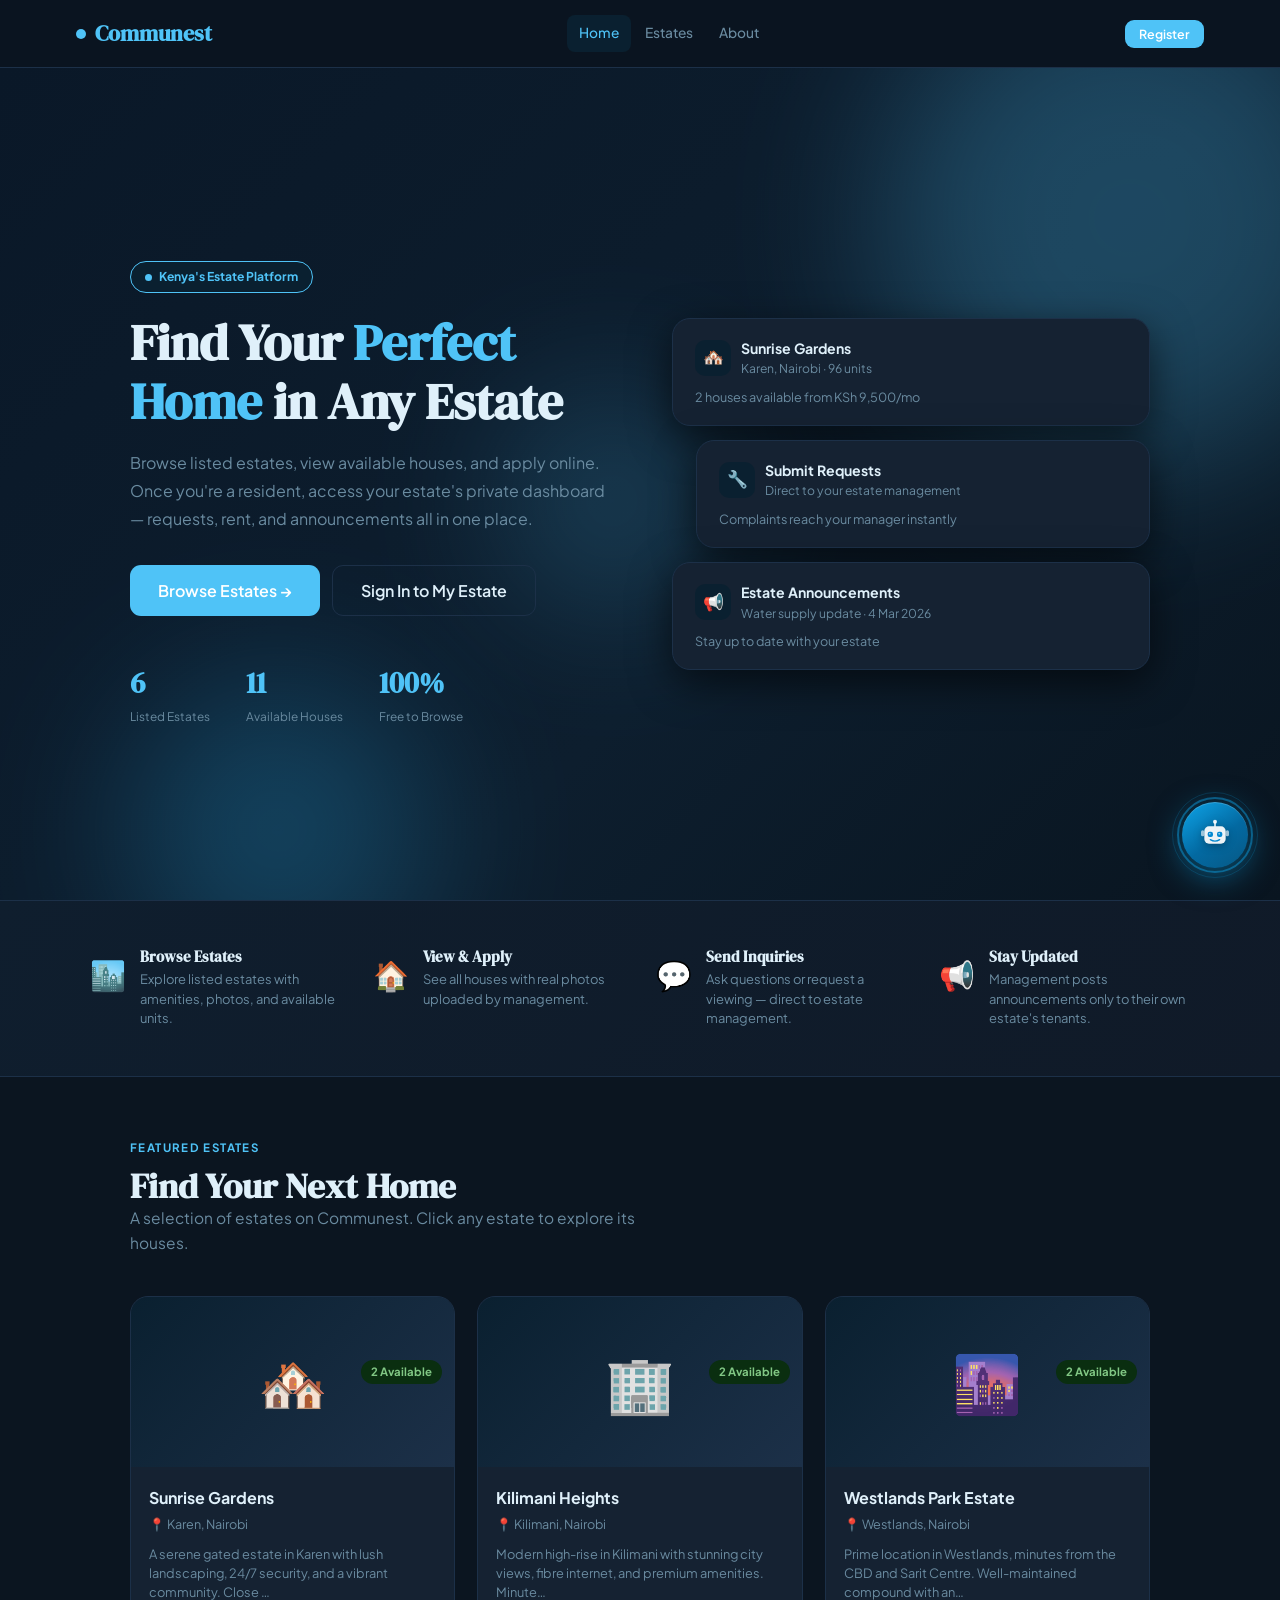
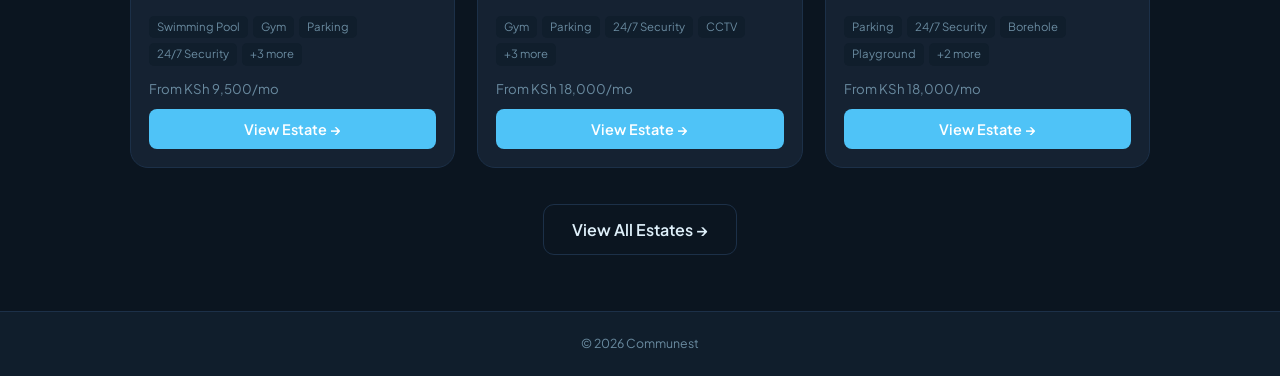
==== commit 520d975f: "Communest Project" ====
--- a/index.html
+++ b/index.html
@@ -171,7 +171,7 @@
               <div style="font-size:.74rem;color:var(--text-3)">Available Houses</div>
             </div>
             <div style="text-align:center;padding:16px;background:var(--bg-2);border-radius:10px">
-              <div style="font-family:'DM Serif Display',serif;font-size:2rem;color:var(--sky)">2025</div>
+              <div style="font-family:'DM Serif Display',serif;font-size:2rem;color:var(--sky)">2026</div>
               <div style="font-size:.74rem;color:var(--text-3)">Founded</div>
             </div>
             <div style="text-align:center;padding:16px;background:var(--bg-2);border-radius:10px">
@@ -193,12 +193,12 @@
       <div>
         <div class="pg-tag">Establishment & History</div>
         <h2 style="margin-bottom:20px">How Communest Came to Be</h2>
-        <p class="about-desc">Communest was founded in 2024 by Kipngeno Shammah Kiplangat, a Nairobi-based software developer with a passion for solving real problems in Kenya's residential property market.</p>
+        <p class="about-desc">Communest was founded in 2026 by Kipngeno Shammah Kiplangat, a Nairobi-based software developer with a passion for solving real problems in Kenya's residential property market.</p>
         <p class="about-desc">Estate managers were drowning in paper-based systems — handwritten rent receipts, physical complaint books, and phone call chains for announcements. Tenants had no central place to track their lease, payments, or submit issues. Communest was built to close that gap.</p>
         <p class="about-desc">A single digital space where an estate can exist online, where outsiders can browse and apply, and where tenants can manage their residency transparently.</p>
         <div class="about-feats" style="margin-top:32px">
-          <div class="af"><div class="af-icon">📅</div><div><h4>2024 — Concept & Research</h4><p>Identified the gap in Kenya's estate management landscape through field research in Nairobi.</p></div></div>
-          <div class="af"><div class="af-icon">🖥️</div><div><h4>2025 — Development Begins</h4><p>Full platform development kicks off, bringing together estate management, tenant tooling, and a public listing directory into one cohesive product.</p></div></div>
+          <div class="af"><div class="af-icon">📅</div><div><h4>2026 — Concept & Research</h4><p>Identified the gap in Kenya's estate management landscape through field research in Nairobi.</p></div></div>
+          <div class="af"><div class="af-icon">🖥️</div><div><h4>2026 — Development Begins</h4><p>Full platform development kicks off, bringing together estate management, tenant tooling, and a public listing directory into one cohesive product.</p></div></div>
           <div class="af"><div class="af-icon">🚀</div><div><h4>2026 — Platform Launch</h4><p>Communest goes live with full tenant management, photo galleries, and public inquiry features.</p></div></div>
         </div>
       </div>
@@ -207,7 +207,7 @@
           <span class="abox-lbl">Legal & Compliance</span>
           <div class="about-feats" style="margin-top:8px">
             <div class="af"><div class="af-icon">📜</div><div><h4>Title Deeds</h4><p>Estates are encouraged to register their title deed reference numbers for transparency, verifiable through the Lands Registry.</p></div></div>
-            <div class="af"><div class="af-icon">🏛️</div><div><h4>Land Registration Act, 2012</h4><p>Communest operates in alignment with Kenya's Land Registration Act governing ownership, transfer, and leasing of residential property.</p></div></div>
+            <div class="af"><div class="af-icon">🏛️</div><div><h4>Land Registration Act, 2026</h4><p>Communest operates in alignment with Kenya's Land Registration Act governing ownership, transfer, and leasing of residential property.</p></div></div>
             <div class="af"><div class="af-icon">🤝</div><div><h4>Tenancy Agreements</h4><p>Management teams maintain formal lease agreements with all tenants. Communest stores lease dates, rent, and unit details digitally.</p></div></div>
             <div class="af"><div class="af-icon">🔒</div><div><h4>Data Privacy</h4><p>Tenant data is scoped strictly to their estate. No personal information is shared across estates or made public.</p></div></div>
           </div>
@@ -247,7 +247,7 @@
             <span class="abox-lbl">Developer</span>
             <div class="dev-name">Kipngeno Shammah Kiplangat</div>
             <div class="dev-meta">Nairobi, Kenya · Software Developer</div>
-            <div class="dev-meta" style="margin-top:6px">Communest · Founded 2024</div>
+            <div class="dev-meta" style="margin-top:6px">Communest · Founded 2026</div>
           </div>
           <div class="abox">
             <span class="abox-lbl">Technology Stack</span>
@@ -603,7 +603,7 @@
     </div>
     <div class="form-row">
       <div class="form-group"><label>Total Units</label><input class="input" id="leUnits" type="number" placeholder="e.g. 96" /></div>
-      <div class="form-group"><label>Year Built</label><input class="input" id="leYear" placeholder="e.g. 2018" /></div>
+      <div class="form-group"><label>Year Built</label><input class="input" id="leYear" placeholder="e.g. 2026" /></div>
     </div>
     <div class="form-group">
       <label>Title Deed Reference Number
@@ -972,7 +972,7 @@
     <rect x="3" y="17" width="5" height="9" rx="2.5" fill="white" opacity=".6"/>
     <rect x="40" y="17" width="5" height="9" rx="2.5" fill="white" opacity=".6"/>
   </svg>
-  <span class="chatbot-fab-label"></span>
+  <!-- <span class="chatbot-fab-label">/</span> -->
 </button>
 
 <!-- AUTH ESTATE BADGE (injected by JS) -->
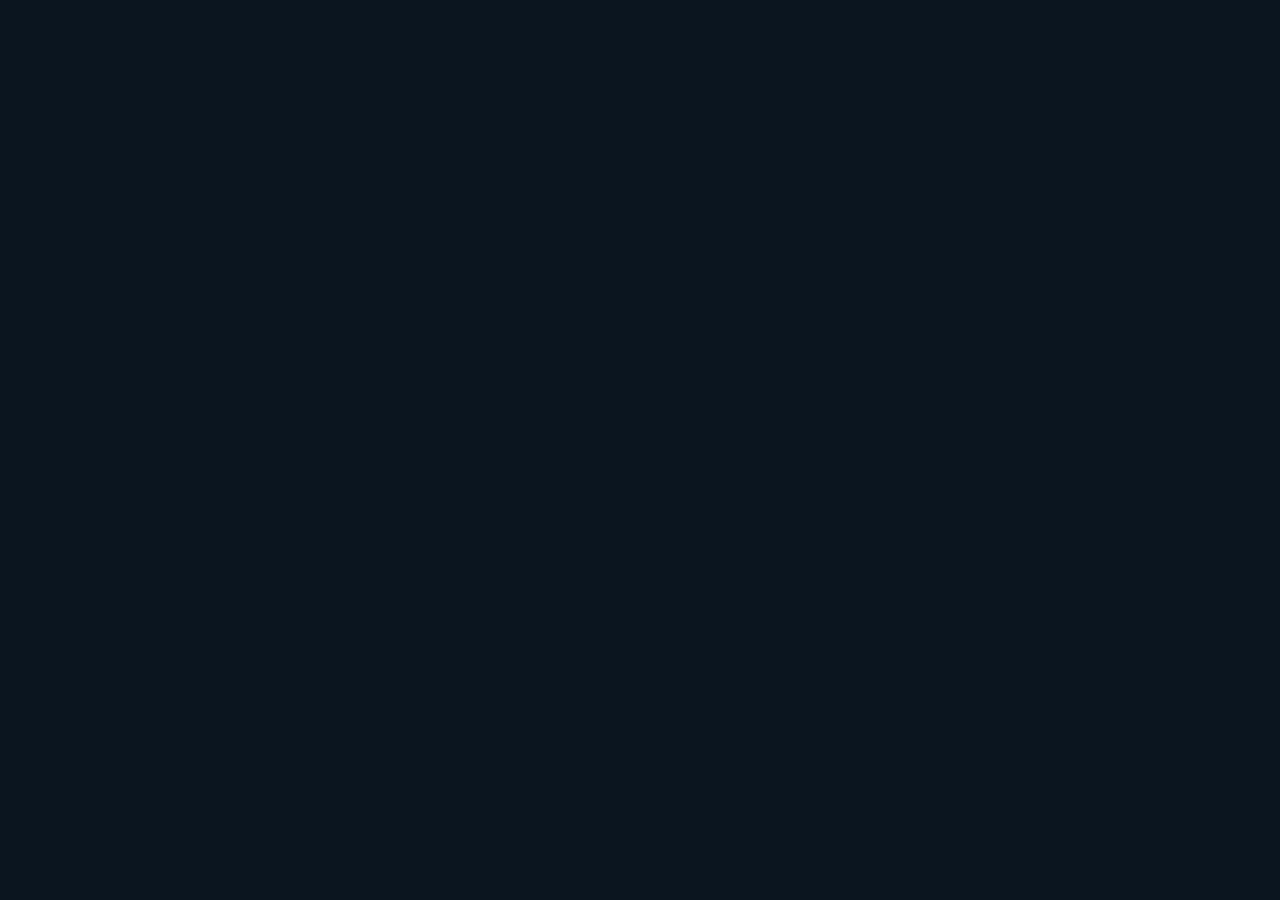
==== commit 728133af: "Communest Project" ====
--- a/index.html
+++ b/index.html
@@ -3,981 +3,15 @@
 <head>
   <meta charset="UTF-8" />
   <meta name="viewport" content="width=device-width, initial-scale=1.0" />
-  <meta name="color-scheme" content="dark" />
   <title>Communest — Digital Estate Management</title>
   <link rel="preconnect" href="https://fonts.googleapis.com" />
   <link rel="preconnect" href="https://fonts.gstatic.com" crossorigin />
-  <link href="https://fonts.googleapis.com/css2?family=Plus+Jakarta+Sans:ital,wght@0,300;0,400;0,500;0,600;0,700;0,800;1,400&family=DM+Serif+Display:ital@0;1&display=swap" rel="stylesheet" />
+  <link href="https://fonts.googleapis.com/css2?family=Plus+Jakarta+Sans:wght@300;400;500;600;700;800&family=DM+Serif+Display:ital@0;1&display=swap" rel="stylesheet" />
   <link rel="stylesheet" href="style.css" />
 </head>
 <body>
-
-<!-- ═══════════ NAVBAR ═══════════ -->
-<nav id="navbar">
-  <div class="nav-container">
-    <a class="nav-logo" href="#" onclick="showPage('home');return false;">
-      <div class="logo-mark"></div>
-      <strong>Communest</strong>
-    </a>
-    <div class="nav-links" id="navLinks">
-      <a class="nav-link active" data-page="home"    href="#">Home</a>
-      <a class="nav-link"        data-page="estates" href="#">Estates</a>
-      <a class="nav-link"        data-page="about"   href="#">About</a>
-    </div>
-    <div class="nav-actions">
-      <button class="btn btn-sm nav-cta" id="navSignInBtn" onclick="window._signingIntoEstateId=null;openModal('authModal');authTab('signup');">Register</button>
-      <button class="hamburger" id="hamburger"><span></span><span></span><span></span></button>
-    </div>
-  </div>
-</nav>
-
-
-<!-- ═══════════ HOME PAGE ═══════════ -->
-<section id="page-home" class="page active">
-  <div class="hero">
-    <div class="hero-shapes">
-      <div class="hs hs-1"></div><div class="hs hs-2"></div><div class="hs hs-3"></div>
-    </div>
-    <div class="hero-inner">
-      <div class="hero-text">
-        <div class="hero-badge"><div class="badge-pulse"></div> Kenya's Estate Platform</div>
-        <h1>Find Your <em>Perfect Home</em> in Any Estate</h1>
-        <p>Browse listed estates, view available houses, and apply online. Once you're a resident, access your estate's private dashboard — requests, rent, and announcements all in one place.</p>
-        <div class="hero-btns">
-          <button class="btn btn-primary btn-lg" onclick="showPage('estates')">Browse Estates →</button>
-          <button class="btn btn-outline btn-lg" onclick="openEstateAuthModal()">Sign In to My Estate</button>
-        </div>
-        <div class="hero-stats">
-          <div class="hstat"><span class="hstat-num" id="heroEstateCount">6</span><span class="hstat-lbl">Listed Estates</span></div>
-          <div class="hstat"><span class="hstat-num" id="heroHouseCount">0</span><span class="hstat-lbl">Available Houses</span></div>
-          <div class="hstat"><span class="hstat-num">100%</span><span class="hstat-lbl">Free to Browse</span></div>
-        </div>
-      </div>
-      <div class="hero-cards">
-        <div class="fcard fcard-1">
-          <div class="fcard-row"><div class="fcard-icon">🏘️</div>
-            <div class="fcard-info"><b>Sunrise Gardens</b><span>Karen, Nairobi · 96 units</span></div></div>
-          <p>2 houses available from KSh 9,500/mo</p>
-        </div>
-        <div class="fcard fcard-2">
-          <div class="fcard-row"><div class="fcard-icon">🔧</div>
-            <div class="fcard-info"><b>Submit Requests</b><span>Direct to your estate management</span></div></div>
-          <p>Complaints reach your manager instantly</p>
-        </div>
-        <div class="fcard fcard-3">
-          <div class="fcard-row"><div class="fcard-icon">📢</div>
-            <div class="fcard-info"><b>Estate Announcements</b><span>Water supply update · 4 Mar 2026</span></div></div>
-          <p>Stay up to date with your estate</p>
-        </div>
-      </div>
-    </div>
-  </div>
-
-  <div class="features-band">
-    <div class="features-band-inner">
-      <div class="feat-item"><span>🏙️</span><div><h4>Browse Estates</h4><p>Explore listed estates with amenities, photos, and available units.</p></div></div>
-      <div class="feat-item"><span>🏠</span><div><h4>View & Apply</h4><p>See all houses with real photos uploaded by management.</p></div></div>
-      <div class="feat-item"><span>💬</span><div><h4>Send Inquiries</h4><p>Ask questions or request a viewing — direct to estate management.</p></div></div>
-      <div class="feat-item"><span>📢</span><div><h4>Stay Updated</h4><p>Management posts announcements only to their own estate's tenants.</p></div></div>
-    </div>
-  </div>
-
-  <div class="wrap">
-    <div class="pg-hdr">
-      <div class="pg-tag">Featured Estates</div>
-      <h2>Find Your Next Home</h2>
-      <p>A selection of estates on Communest. Click any estate to explore its houses.</p>
-    </div>
-    <div class="houses-grid" id="homeEstatesGrid"></div>
-    <div style="text-align:center;margin-top:36px">
-      <button class="btn btn-outline btn-lg" onclick="showPage('estates')">View All Estates →</button>
-    </div>
-  </div>
-  <footer class="site-footer">© 2026 Communest</footer>
-</section>
-
-
-<!-- ═══════════ ESTATES DIRECTORY ═══════════ -->
-<section id="page-estates" class="page page-dash">
-  <div class="dash-layout">
-    <aside class="dash-sidebar">
-      <div class="sb-brand">
-        <div class="sb-logo">Estates</div>
-        <div class="sb-role">Directory</div>
-      </div>
-      <nav class="sb-nav">
-        <span class="sb-lbl">BROWSE</span>
-        <button class="si active" data-estates-filter="all">🏙️ All Estates</button>
-        <button class="si" data-estates-filter="available">✅ Has Availability</button>
-        <button class="si" data-estates-filter="new">🆕 Newly Listed</button>
-        <span class="sb-lbl">BY LOCATION</span>
-        <button class="si" data-estates-loc="Karen">📍 Karen</button>
-        <button class="si" data-estates-loc="Kilimani">📍 Kilimani</button>
-        <button class="si" data-estates-loc="Westlands">📍 Westlands</button>
-        <button class="si" data-estates-loc="Ngong Road">📍 Ngong Road</button>
-        <button class="si" data-estates-loc="Lavington">📍 Lavington</button>
-        <button class="si" data-estates-loc="Thika Road">📍 Thika Road</button>
-        <span class="sb-lbl">MANAGE</span>
-        <button class="si" onclick="openModal('listEstateModal')">➕ List Your Estate</button>
-        <span class="sb-lbl">ACCOUNT</span>
-        <button class="si" onclick="openModal('authModal')">🔑 Sign In</button>
-        <button class="si si-back" onclick="showPage('home')" style="margin-top:8px">← Home</button>
-      </nav>
-    </aside>
-    <div class="dash-main" id="estatesDashMain">
-      <div class="dp-hdr" style="margin-bottom:20px">
-        <div style="display:flex;align-items:center;gap:12px">
-          <button class="sidebar-toggle-btn" id="estatesSidebarToggle" onclick="toggleEstatesSidebar()" aria-label="Toggle filters">☰</button>
-          <div>
-            <h2 id="estDirTitle">All Listed Estates</h2>
-            <div id="estDirSubtitle" style="font-size:.83rem;color:var(--text-3);margin-top:3px">Browse and click any estate to explore</div>
-          </div>
-        </div>
-      </div>
-      <div class="filter-bar" style="margin-bottom:24px">
-        <input class="input" id="estateSearch" placeholder="🔍 Search by name or location…" oninput="renderEstatesDirectory()" style="flex:1;min-width:180px" />
-      </div>
-      <div class="houses-grid" id="estatesDirectoryGrid"></div>
-    </div>
-  </div>
-  <div class="sidebar-overlay" id="estatesSidebarOverlay" onclick="toggleEstatesSidebar()"></div>
-  <footer class="site-footer">© 2026 Communest</footer>
-</section>
-
-
-<!-- ═══════════ ABOUT PAGE ═══════════ -->
-<section id="page-about" class="page">
-  <div style="background:var(--hero-grad);padding:80px 40px 60px">
-    <div style="max-width:900px;margin:0 auto" class="about-hero-grid">
-      <div>
-        <div class="pg-tag">About Communest</div>
-        <h1 style="margin-bottom:16px">Built for Kenyan <em style="color:var(--sky);font-style:normal">Estates</em></h1>
-        <p style="font-size:1rem;line-height:1.8;margin-bottom:28px">Communest is a digital platform bridging the gap between estate management and residents in Kenya. We provide a transparent, efficient space for listing estates, managing tenants, and resolving issues — all in one place.</p>
-        <div class="hero-btns">
-          <button class="btn btn-primary btn-lg" onclick="showPage('estates')">Browse Estates →</button>
-          <button class="btn btn-outline btn-lg" onclick="openModal('listEstateModal')">List Your Estate</button>
-        </div>
-      </div>
-      <div class="about-panel">
-        <div class="abox">
-          <span class="abox-lbl">Platform Stats</span>
-          <div style="display:grid;grid-template-columns:1fr 1fr;gap:14px;margin-top:10px">
-            <div style="text-align:center;padding:16px;background:var(--bg-2);border-radius:10px">
-              <div style="font-family:'DM Serif Display',serif;font-size:2rem;color:var(--sky)" id="aboutEstCount">6</div>
-              <div style="font-size:.74rem;color:var(--text-3)">Listed Estates</div>
-            </div>
-            <div style="text-align:center;padding:16px;background:var(--bg-2);border-radius:10px">
-              <div style="font-family:'DM Serif Display',serif;font-size:2rem;color:var(--sky)" id="aboutHouseCount">0</div>
-              <div style="font-size:.74rem;color:var(--text-3)">Available Houses</div>
-            </div>
-            <div style="text-align:center;padding:16px;background:var(--bg-2);border-radius:10px">
-              <div style="font-family:'DM Serif Display',serif;font-size:2rem;color:var(--sky)">2026</div>
-              <div style="font-size:.74rem;color:var(--text-3)">Founded</div>
-            </div>
-            <div style="text-align:center;padding:16px;background:var(--bg-2);border-radius:10px">
-              <div style="font-family:'DM Serif Display',serif;font-size:2rem;color:var(--sky)">NBI</div>
-              <div style="font-size:.74rem;color:var(--text-3)">Nairobi, Kenya</div>
-            </div>
-          </div>
-        </div>
-        <div class="abox abox-sky">
-          <span class="abox-lbl">Our Mission</span>
-          <p style="color:#fff;font-size:.88rem;line-height:1.65">To make estate management transparent, efficient, and accessible to every landlord and tenant across Kenya.</p>
-        </div>
-      </div>
-    </div>
-  </div>
-
-  <div class="wrap">
-    <div class="about-layout">
-      <div>
-        <div class="pg-tag">Establishment & History</div>
-        <h2 style="margin-bottom:20px">How Communest Came to Be</h2>
-        <p class="about-desc">Communest was founded in 2026 by Kipngeno Shammah Kiplangat, a Nairobi-based software developer with a passion for solving real problems in Kenya's residential property market.</p>
-        <p class="about-desc">Estate managers were drowning in paper-based systems — handwritten rent receipts, physical complaint books, and phone call chains for announcements. Tenants had no central place to track their lease, payments, or submit issues. Communest was built to close that gap.</p>
-        <p class="about-desc">A single digital space where an estate can exist online, where outsiders can browse and apply, and where tenants can manage their residency transparently.</p>
-        <div class="about-feats" style="margin-top:32px">
-          <div class="af"><div class="af-icon">📅</div><div><h4>2026 — Concept & Research</h4><p>Identified the gap in Kenya's estate management landscape through field research in Nairobi.</p></div></div>
-          <div class="af"><div class="af-icon">🖥️</div><div><h4>2026 — Development Begins</h4><p>Full platform development kicks off, bringing together estate management, tenant tooling, and a public listing directory into one cohesive product.</p></div></div>
-          <div class="af"><div class="af-icon">🚀</div><div><h4>2026 — Platform Launch</h4><p>Communest goes live with full tenant management, photo galleries, and public inquiry features.</p></div></div>
-        </div>
-      </div>
-      <div class="about-panel">
-        <div class="abox">
-          <span class="abox-lbl">Legal & Compliance</span>
-          <div class="about-feats" style="margin-top:8px">
-            <div class="af"><div class="af-icon">📜</div><div><h4>Title Deeds</h4><p>Estates are encouraged to register their title deed reference numbers for transparency, verifiable through the Lands Registry.</p></div></div>
-            <div class="af"><div class="af-icon">🏛️</div><div><h4>Land Registration Act, 2026</h4><p>Communest operates in alignment with Kenya's Land Registration Act governing ownership, transfer, and leasing of residential property.</p></div></div>
-            <div class="af"><div class="af-icon">🤝</div><div><h4>Tenancy Agreements</h4><p>Management teams maintain formal lease agreements with all tenants. Communest stores lease dates, rent, and unit details digitally.</p></div></div>
-            <div class="af"><div class="af-icon">🔒</div><div><h4>Data Privacy</h4><p>Tenant data is scoped strictly to their estate. No personal information is shared across estates or made public.</p></div></div>
-          </div>
-        </div>
-      </div>
-    </div>
-
-    <div style="margin-top:72px">
-      <div class="pg-hdr" style="text-align:center;max-width:600px;margin:0 auto 48px">
-        <div class="pg-tag">How It Works</div>
-        <h2>Simple for Everyone</h2>
-        <p>Whether you're looking for a home, managing an estate, or already a tenant — Communest has a clear flow for you.</p>
-      </div>
-      <div class="how-grid">
-        <div class="abox" style="text-align:center;padding:32px 24px">
-          <div style="font-size:2.8rem;margin-bottom:16px">🏙️</div>
-          <h4 style="margin-bottom:10px;font-family:'DM Serif Display',serif;font-size:1.1rem">1. Browse</h4>
-          <p style="font-size:.85rem;line-height:1.6">Explore all listed estates, filter by location, view photos, and browse available houses — no sign-in required.</p>
-        </div>
-        <div class="abox" style="text-align:center;padding:32px 24px">
-          <div style="font-size:2.8rem;margin-bottom:16px">📋</div>
-          <h4 style="margin-bottom:10px;font-family:'DM Serif Display',serif;font-size:1.1rem">2. Apply</h4>
-          <p style="font-size:.85rem;line-height:1.6">Found a house you like? Submit an application directly. Management reviews it and assigns you a unit upon approval.</p>
-        </div>
-        <div class="abox" style="text-align:center;padding:32px 24px">
-          <div style="font-size:2.8rem;margin-bottom:16px">🏠</div>
-          <h4 style="margin-bottom:10px;font-family:'DM Serif Display',serif;font-size:1.1rem">3. Manage</h4>
-          <p style="font-size:.85rem;line-height:1.6">Once connected, sign in to your estate dashboard to pay rent, submit requests, view announcements, and manage your lease.</p>
-        </div>
-      </div>
-    </div>
-
-    <div style="margin-top:72px">
-      <div class="about-layout">
-        <div class="about-panel">
-          <div class="abox abox-sky">
-            <span class="abox-lbl">Developer</span>
-            <div class="dev-name">Kipngeno Shammah Kiplangat</div>
-            <div class="dev-meta">Nairobi, Kenya · Software Developer</div>
-            <div class="dev-meta" style="margin-top:6px">Communest · Founded 2026</div>
-          </div>
-          <div class="abox">
-            <span class="abox-lbl">Technology Stack</span>
-            <div class="chip-row" style="margin-top:8px">
-              <span class="chip chip-blue">HTML5</span>
-              <span class="chip chip-blue">CSS3</span>
-              <span class="chip chip-blue">Vanilla JavaScript</span>
-              <span class="chip chip-blue">Plus Jakarta Sans</span>
-              <span class="chip chip-blue">DM Serif Display</span>
-            </div>
-          </div>
-          <div class="abox">
-            <span class="abox-lbl">Key Features</span>
-            <div class="chip-row" style="margin-top:8px">
-              <span class="chip chip-green">Multi-Estate Isolation</span>
-              <span class="chip chip-green">Tenant Dashboard</span>
-              <span class="chip chip-green">Photo Galleries</span>
-              <span class="chip chip-green">Lease Management</span>
-              <span class="chip chip-green">Public Inquiries</span>
-              <span class="chip chip-green">Estate Photo Uploads</span>
-            </div>
-          </div>
-        </div>
-        <div>
-          <div class="pg-tag">Our Vision</div>
-          <h2 style="margin-bottom:20px">Built for Kenya, Ready for Tomorrow</h2>
-          <p class="about-desc">Communest was built to address a real gap in Kenya's residential market — the lack of a centralised, digital-first platform where estate managers and tenants can operate transparently and efficiently.</p>
-          <p class="about-desc">The platform covers the full lifecycle of tenancy: public listings, house browsing and applications, tenant onboarding, rent tracking, maintenance requests, announcements, and photo galleries — all in one place.</p>
-          <p class="about-desc">The goal from day one has been a product that genuinely works for Kenyan estates of every size — from compact residential blocks to large gated communities.</p>
-          <div class="about-feats" style="margin-top:28px">
-            <div class="af"><div class="af-icon">🌍</div><div><h4>Kenya-First Design</h4><p>Built with Kenyan estates, landlords, and tenants in mind — from local payment flows to alignment with the Land Registration Act.</p></div></div>
-            <div class="af"><div class="af-icon">📧</div><div><h4>Get in Touch</h4><p>Reach the Communest team for partnerships, estate onboarding, or product feedback.</p></div></div>
-          </div>
-        </div>
-      </div>
-    </div>
-  </div>
-  <footer class="site-footer">© 2026 Communest</footer>
-</section>
-
-
-<!-- ═══════════ ESTATE PAGE ═══════════ -->
-<section id="page-estate" class="page page-dash">
-  <div class="dash-layout">
-    <aside class="dash-sidebar">
-      <div class="sb-brand">
-        <div class="sb-logo" id="estateSidebarName">Estate</div>
-        <div class="sb-role" id="estateSidebarRole">Public View</div>
-      </div>
-      <nav class="sb-nav">
-        <span class="sb-lbl">EXPLORE</span>
-        <button class="si active" data-panel="ep-houses">🏠 Available Houses</button>
-        <button class="si"        data-panel="ep-about">ℹ️ About This Estate</button>
-        <button class="si"        data-panel="ep-inquire">💬 Send Inquiry</button>
-
-        <div id="tenantNav" style="display:none">
-          <span class="sb-lbl">MY ESTATE</span>
-          <button class="si" data-panel="ep-overview">📊 Overview</button>
-          <button class="si" data-panel="ep-requests">🔧 My Requests</button>
-          <button class="si" data-panel="ep-announcements">📢 Announcements</button>
-          <button class="si" data-panel="ep-rent">💳 Rent & Payments</button>
-          <button class="si" data-panel="ep-lease">📄 My Lease</button>
-        </div>
-
-        <div id="mgmtNav" style="display:none">
-          <span class="sb-lbl">MANAGEMENT</span>
-          <button class="si" data-panel="ep-mgmt-overview">📊 Overview</button>
-          <button class="si" data-panel="ep-mgmt-requests">🔧 Tenant Requests</button>
-          <button class="si" data-panel="ep-mgmt-announcements">📢 Announcements</button>
-          <button class="si" data-panel="ep-mgmt-tenants">👥 My Tenants</button>
-          <button class="si" data-panel="ep-mgmt-applications">📋 Applications</button>
-          <button class="si" data-panel="ep-mgmt-houses">🏠 Manage Houses</button>
-          <button class="si" data-panel="ep-mgmt-photos">🖼️ Estate Photos</button>
-          <button class="si" data-panel="ep-mgmt-inquiries">💬 Inquiries</button>
-        </div>
-
-        <span class="sb-lbl">ACCOUNT</span>
-        <div id="sidebarSignIn">
-          <button class="si" onclick="openEstateAuthModal()">🔑 Sign In to My Estate</button>
-        </div>
-        <div id="sidebarUser" style="display:none">
-          <button class="si" id="sidebarUserName" style="cursor:default;opacity:.7;pointer-events:none"></button>
-          <button class="si si-back" onclick="doSignout()">← Sign Out</button>
-        </div>
-        <button class="si si-back" onclick="showPage('estates')" style="margin-top:8px">← Back to Estates</button>
-      </nav>
-    </aside>
-
-    <div class="dash-main">
-
-      <!-- PUBLIC: Houses -->
-      <div class="dp active" id="ep-houses">
-        <div class="dp-hdr">
-          <div>
-            <h2>Available Houses</h2>
-            <div id="epHousesSubtitle" style="font-size:.83rem;color:var(--text-3);margin-top:3px"></div>
-          </div>
-        </div>
-        <div class="houses-grid" id="estateHousesGrid"></div>
-      </div>
-
-      <!-- PUBLIC: About -->
-      <div class="dp" id="ep-about">
-        <div class="dp-hdr"><h2>About This Estate</h2></div>
-        <div id="epAboutContent"></div>
-      </div>
-
-      <!-- PUBLIC: Inquiry -->
-      <div class="dp" id="ep-inquire">
-        <div class="dp-hdr"><h2>Send an Inquiry</h2></div>
-        <div class="inq-layout">
-          <div>
-            <p style="margin-bottom:24px;font-size:.95rem;line-height:1.75;color:var(--text-3)">Have a question about this estate? Want to arrange a viewing or check availability? Send a message directly to the management team.</p>
-            <div class="contact-form-card">
-              <div class="form-row">
-                <div class="form-group"><label>Your Name</label><input class="input" id="inqName" placeholder="Full name" /></div>
-                <div class="form-group"><label>Phone</label><input class="input" id="inqPhone" placeholder="+254 7XX XXX XXX" /></div>
-              </div>
-              <div class="form-group"><label>Email</label><input class="input" id="inqEmail" type="email" placeholder="your@email.com" /></div>
-              <div class="form-group"><label>Subject</label>
-                <select class="select" id="inqSubject">
-                  <option>General Inquiry</option>
-                  <option>Request a Viewing</option>
-                  <option>Ask About Availability</option>
-                  <option>Ask About Rent / Pricing</option>
-                  <option>Other</option>
-                </select>
-              </div>
-              <div class="form-group"><label>Message</label>
-                <textarea class="textarea" id="inqMessage" rows="5" placeholder="Write your message here…"></textarea>
-              </div>
-              <button class="btn btn-primary btn-full" onclick="submitInquiry()">Send to Management →</button>
-            </div>
-            <div id="inqSuccessBanner" style="display:none" class="inq-success">
-              <span>✅</span>
-              <div><strong>Inquiry sent!</strong><p>The management team will respond within 24 hours.</p></div>
-            </div>
-          </div>
-          <div id="epInquireContactInfo"></div>
-        </div>
-      </div>
-
-      <!-- TENANT: Overview -->
-      <div class="dp" id="ep-overview">
-        <div class="dp-hdr">
-          <div>
-            <h2 id="tenantWelcome">Welcome back 👋</h2>
-            <div id="tenantUnitTag" style="font-size:.83rem;color:var(--text-3);margin-top:3px"></div>
-          </div>
-          <span class="chip chip-green">Active Tenant</span>
-        </div>
-        <div class="stats-grid" id="tenantStats"></div>
-        <div class="dp-section-lbl">Latest Announcements from Management</div>
-        <div class="ann-list" id="tenantAnnPreview"></div>
-      </div>
-
-      <!-- TENANT: Requests -->
-      <div class="dp" id="ep-requests">
-        <div class="dp-hdr">
-          <h2>My Requests</h2>
-          <button class="btn btn-primary btn-sm" onclick="openModal('requestModal')">+ New Request</button>
-        </div>
-        <div class="table-wrap">
-          <table>
-            <thead><tr><th>#</th><th>Issue</th><th>Category</th><th>Priority</th><th>Date</th><th>Status</th><th>Management Response</th></tr></thead>
-            <tbody id="tenantRequestsTable"></tbody>
-          </table>
-        </div>
-      </div>
-
-      <!-- TENANT: Announcements -->
-      <div class="dp" id="ep-announcements">
-        <div class="dp-hdr"><h2>Estate Announcements</h2></div>
-        <div class="ann-list" id="tenantAnnFull"></div>
-      </div>
-
-      <!-- TENANT: Rent -->
-      <div class="dp" id="ep-rent">
-        <div class="dp-hdr"><h2>Rent & Payments 💳</h2></div>
-        <div id="tenantRentSummary"></div>
-        <div class="dp-section-lbl" style="margin-top:28px">Payment History</div>
-        <div class="table-wrap">
-          <table>
-            <thead><tr><th>Month</th><th>Amount</th><th>Due Date</th><th>Paid On</th><th>Status</th></tr></thead>
-            <tbody id="tenantPaymentsTable"></tbody>
-          </table>
-        </div>
-      </div>
-
-      <!-- TENANT: Lease -->
-      <div class="dp" id="ep-lease">
-        <div class="dp-hdr"><h2>My Lease 📄</h2></div>
-        <div id="tenantLeaseContent"></div>
-      </div>
-
-      <!-- MGMT: Overview -->
-      <div class="dp" id="ep-mgmt-overview">
-        <div class="dp-hdr">
-          <div>
-            <h2 id="mgmtWelcome">Management Overview</h2>
-            <div id="mgmtEstateTag" style="font-size:.83rem;color:var(--text-3);margin-top:3px"></div>
-          </div>
-        </div>
-        <div class="stats-grid" id="mgmtStats"></div>
-        <div class="dp-section-lbl">Recent Requests</div>
-        <div class="table-wrap">
-          <table>
-            <thead><tr><th>Tenant</th><th>Unit</th><th>Issue</th><th>Status</th></tr></thead>
-            <tbody id="mgmtRecentRequests"></tbody>
-          </table>
-        </div>
-      </div>
-
-      <!-- MGMT: Tenant Requests -->
-      <div class="dp" id="ep-mgmt-requests">
-        <div class="dp-hdr"><h2>Tenant Requests</h2></div>
-        <div class="table-wrap">
-          <table>
-            <thead><tr><th>#</th><th>Tenant</th><th>Unit</th><th>Issue</th><th>Category</th><th>Date</th><th>Status</th><th>Action</th></tr></thead>
-            <tbody id="mgmtRequestsTable"></tbody>
-          </table>
-        </div>
-      </div>
-
-      <!-- MGMT: Announcements -->
-      <div class="dp" id="ep-mgmt-announcements">
-        <div class="dp-hdr"><h2>Post Announcement</h2></div>
-        <div class="contact-form-card" style="max-width:600px;margin-bottom:32px">
-          <div class="form-group"><label>Title</label>
-            <input class="input" id="annTitle" placeholder="e.g. Water supply interruption on 6th March" />
-          </div>
-          <div class="form-row">
-            <div class="form-group"><label>Category</label>
-              <select class="select" id="annCat">
-                <option>Maintenance</option><option>Notice</option><option>Event</option>
-                <option>Security</option><option>Urgent</option>
-              </select>
-            </div>
-            <div class="form-group"><label>Date</label>
-              <input class="input" id="annDate" type="date" />
-            </div>
-          </div>
-          <div class="form-group"><label>Message</label>
-            <textarea class="textarea" id="annMsg" rows="5" placeholder="Full announcement details…"></textarea>
-          </div>
-          <button class="btn btn-primary" onclick="submitAnnouncement()">Post to All Tenants →</button>
-        </div>
-        <div class="dp-section-lbl">Previously Posted</div>
-        <div class="ann-list" id="mgmtAnnList"></div>
-      </div>
-
-      <!-- MGMT: Tenants -->
-      <div class="dp" id="ep-mgmt-tenants">
-        <div class="dp-hdr">
-          <h2>My Tenants</h2>
-          <span class="chip chip-blue" id="mgmtTenantCount">0 tenants</span>
-        </div>
-        <div class="table-wrap">
-          <table>
-            <thead><tr><th>Name</th><th>Unit</th><th>Email</th><th>Phone</th><th>Rent/mo</th><th>Lease End</th><th>Status</th></tr></thead>
-            <tbody id="mgmtTenantsTable"></tbody>
-          </table>
-        </div>
-      </div>
-
-      <!-- MGMT: Applications -->
-      <div class="dp" id="ep-mgmt-applications">
-        <div class="dp-hdr"><h2>Rental Applications</h2></div>
-        <div class="table-wrap">
-          <table>
-            <thead><tr><th>Applicant</th><th>Email</th><th>Unit Applied</th><th>Date</th><th>Status</th><th>Action</th></tr></thead>
-            <tbody id="mgmtApplicationsTable"></tbody>
-          </table>
-        </div>
-      </div>
-
-      <!-- MGMT: Manage Houses -->
-      <div class="dp" id="ep-mgmt-houses">
-        <div class="dp-hdr">
-          <h2>Manage Houses</h2>
-          <button class="btn btn-primary btn-sm" onclick="openModal('addHouseModal')">+ Add House</button>
-        </div>
-        <div class="table-wrap">
-          <table>
-            <thead><tr><th>Unit</th><th>Type</th><th>Rent</th><th>Block</th><th>Floor</th><th>Photos</th><th>Status</th><th>Actions</th></tr></thead>
-            <tbody id="mgmtHousesTable"></tbody>
-          </table>
-        </div>
-      </div>
-
-      <!-- MGMT: Estate Photos -->
-      <div class="dp" id="ep-mgmt-photos">
-        <div class="dp-hdr">
-          <h2>Estate Photos 🖼️</h2>
-          <span style="font-size:.82rem;color:var(--text-3)">Visible to all visitors on your estate page</span>
-        </div>
-        <p style="font-size:.9rem;color:var(--text-3);margin-bottom:24px;line-height:1.7">Upload photos of your estate's common areas, facilities, and surroundings so prospective tenants can get a feel for the estate before inquiring.</p>
-        <div class="gallery-upload-area" style="max-width:600px;margin-bottom:28px" onclick="document.getElementById('estatePhotoInput').click()">
-          <div class="gua-icon">🖼️</div>
-          <div class="gua-text">
-            <strong>Click to upload estate photos</strong>
-            <span>Gate, parking, gym, pool, gardens · JPG, PNG, WEBP</span>
-          </div>
-          <input type="file" id="estatePhotoInput" accept="image/*" multiple style="display:none" onchange="handleEstatePhotoUpload(event)" />
-        </div>
-        <div style="display:flex;gap:8px;flex-wrap:wrap;margin-bottom:24px">
-          <span class="chip chip-blue">🚪 Gate & Entrance</span>
-          <span class="chip chip-blue">🌿 Gardens</span>
-          <span class="chip chip-blue">🅿️ Parking</span>
-          <span class="chip chip-blue">💪 Gym</span>
-          <span class="chip chip-blue">🏊 Pool</span>
-          <span class="chip chip-blue">🔒 Security</span>
-        </div>
-        <div class="dp-section-lbl">Uploaded Photos (<span id="estatePhotoCount">0</span>)</div>
-        <div id="estatePhotosGrid" class="estate-photos-grid"></div>
-      </div>
-
-      <!-- MGMT: Inquiries -->
-      <div class="dp" id="ep-mgmt-inquiries">
-        <div class="dp-hdr">
-          <h2>Public Inquiries</h2>
-          <span class="chip chip-blue" id="mgmtInqCount">0 inquiries</span>
-        </div>
-        <div class="table-wrap">
-          <table>
-            <thead><tr><th>From</th><th>Phone</th><th>Email</th><th>Subject</th><th>Message</th><th>Date</th><th>Status</th><th>Action</th></tr></thead>
-            <tbody id="mgmtInquiriesTable"></tbody>
-          </table>
-        </div>
-      </div>
-
-    </div><!-- /dash-main -->
-  </div><!-- /dash-layout -->
-</section>
-
-
-<!-- ═══════════ MODALS ═══════════ -->
-
-<!-- List Your Estate -->
-<div class="overlay" id="listEstateModal">
-  <div class="modal" style="max-width:600px">
-    <div class="modal-hdr">
-      <h3>List Your Estate on Communest</h3>
-      <button class="modal-x" onclick="closeModal('listEstateModal')">✕</button>
-    </div>
-    <p style="font-size:.87rem;color:var(--text-3);margin-bottom:22px">Fill in your estate's details. Once submitted, your estate gets its own dedicated page where visitors can browse houses, view photos, send inquiries, and apply.</p>
-    <div class="form-row">
-      <div class="form-group"><label>Estate Name *</label><input class="input" id="leEstateName" placeholder="e.g. Sunrise Gardens" /></div>
-      <div class="form-group"><label>Location *</label><input class="input" id="leLocation" placeholder="e.g. Karen, Nairobi" /></div>
-    </div>
-    <div class="form-group"><label>Description *</label>
-      <textarea class="textarea" id="leDesc" rows="3" placeholder="Describe your estate — surroundings, vibe, unique features…"></textarea>
-    </div>
-    <div class="form-row">
-      <div class="form-group"><label>Total Units</label><input class="input" id="leUnits" type="number" placeholder="e.g. 96" /></div>
-      <div class="form-group"><label>Year Built</label><input class="input" id="leYear" placeholder="e.g. 2026" /></div>
-    </div>
-    <div class="form-group">
-      <label>Title Deed Reference Number
-        <span style="font-size:.72rem;font-weight:400;color:var(--text-3);margin-left:6px">Verifiable via Kenya Lands Registry</span>
-      </label>
-      <input class="input" id="leTitleDeed" placeholder="e.g. IR 12345/1 or CR 6789" />
-      <div style="font-size:.73rem;color:var(--text-3);margin-top:5px">Optional but recommended — tenants can verify ownership at the Lands Registry.</div>
-    </div>
-    <div class="form-group"><label>Amenities (comma separated)</label>
-      <input class="input" id="leAmenities" placeholder="Parking, Swimming Pool, Gym, CCTV, Borehole…" />
-    </div>
-    <hr style="border:none;border-top:1px solid var(--border);margin:20px 0" />
-    <p style="font-size:.82rem;font-weight:700;color:var(--text-2);margin-bottom:14px">Management Contact</p>
-    <div class="form-row">
-      <div class="form-group"><label>Manager Name *</label><input class="input" id="leMgrName" placeholder="Full name" /></div>
-      <div class="form-group"><label>Email *</label><input class="input" id="leMgrEmail" type="email" placeholder="manager@estate.ke" /></div>
-    </div>
-    <div class="form-row">
-      <div class="form-group"><label>Phone *</label><input class="input" id="leMgrPhone" placeholder="+254 7XX XXX XXX" /></div>
-      <div class="form-group"><label>Password</label><input class="input" id="leMgrPass" type="password" placeholder="Min. 6 characters" /></div>
-    </div>
-    <div class="modal-actions">
-      <button class="btn btn-outline" onclick="closeModal('listEstateModal')">Cancel</button>
-      <button class="btn btn-primary" onclick="submitListEstate()">List My Estate →</button>
-    </div>
-  </div>
-</div>
-
-<!-- Auth -->
-<!-- Estate Sign In Modal — auto-detects estate from email -->
-<div class="overlay" id="estateAuthModal">
-  <div class="modal estate-auth-modal">
-    <div class="modal-hdr">
-      <div>
-        <h3>Sign In to Your Estate</h3>
-        <p style="font-size:.8rem;color:var(--text-3);margin-top:3px">For residents &amp; estate managers</p>
-      </div>
-      <button class="modal-x" onclick="closeModal('estateAuthModal')">&#x2715;</button>
-    </div>
-
-    <!-- Email field — estate auto-detects as you type -->
-    <div class="form-group">
-      <label>Your Email</label>
-      <input class="input" id="eaEmail" type="email" placeholder="your@email.com"
-        oninput="onEstateEmailInput()"
-        onkeydown="if(event.key==='Enter')document.getElementById('eaPassword').focus()"
-        autocomplete="email" />
-      <div id="eaEmailHint" style="font-size:.76rem;margin-top:6px;min-height:16px;transition:color .2s"></div>
-    </div>
-
-    <!-- Auto-detected estate badge (shown after valid email) -->
-    <div id="eaEstateBadge" class="estate-auth-chosen" style="display:none;margin-bottom:16px"></div>
-
-    <!-- Password (revealed after estate detected) -->
-    <div id="eaPasswordWrap" style="display:none">
-      <div class="estate-auth-divider"><span>Enter your password</span></div>
-      <div class="form-group">
-        <label>Password</label>
-        <input class="input" id="eaPassword" type="password" placeholder="&#x2022;&#x2022;&#x2022;&#x2022;&#x2022;&#x2022;&#x2022;&#x2022;"
-          onkeydown="if(event.key==='Enter')doEstateLogin()"
-          autocomplete="current-password" />
-      </div>
-    </div>
-
-    <button id="eaSubmitBtn" class="btn btn-primary btn-full" onclick="doEstateLogin()" style="display:none;margin-top:4px">
-      Sign In to My Estate &#x2192;
-    </button>
-
-    <p style="font-size:.75rem;text-align:center;margin-top:16px;color:var(--text-3)">
-      Not a resident yet?
-      <a href="#" onclick="closeModal('estateAuthModal');openModal('authModal');authTab('signup');return false;"
-         style="color:var(--sky);text-decoration:none;font-weight:600">Register here &#x2192;</a>
-    </p>
-  </div>
-</div>
-
-<div class="overlay" id="authModal">
-  <div class="modal">
-    <div class="modal-hdr">
-      <h3>Welcome to Communest</h3>
-      <button class="modal-x" onclick="closeModal('authModal')">✕</button>
-    </div>
-    <div class="auth-tabs">
-      <button class="atab active" onclick="authTab('signin')">Sign In</button>
-      <button class="atab"        onclick="authTab('signup')">Register</button>
-    </div>
-    <div class="aform active" id="signinForm">
-      <div class="form-group"><label>Email</label><input class="input" id="siEmail" type="email" placeholder="your@email.com" /></div>
-      <div class="form-group"><label>Password</label><input class="input" id="siPassword" type="password" placeholder="••••••••" /></div>
-      <button class="btn btn-primary btn-full" onclick="doLogin()" style="margin-top:4px">Sign In →</button>
-      <p style="font-size:.78rem;margin-top:14px;text-align:center;color:var(--text-3)">
-        Demo — Tenant: <code><a href="/cdn-cgi/l/email-protection" class="__cf_email__" data-cfemail="16657e777b7b777e56737b777f7a3875797b">[email&#160;protected]</a></code> / <code>ten123</code><br>
-        Manager: <code><a href="/cdn-cgi/l/email-protection" class="__cf_email__" data-cfemail="385259555d4b784b4d564a514b5d16535d">[email&#160;protected]</a></code> / <code>mgr123</code>
-      </p>
-    </div>
-    <div class="aform" id="signupForm">
-      <div class="form-row">
-        <div class="form-group"><label>First Name</label><input class="input" id="suFirst" placeholder="First name" /></div>
-        <div class="form-group"><label>Last Name</label><input class="input" id="suLast" placeholder="Last name" /></div>
-      </div>
-      <div class="form-group"><label>Email</label><input class="input" id="suEmail" type="email" placeholder="your@email.com" /></div>
-      <div class="form-group"><label>Phone</label><input class="input" id="suPhone" placeholder="+254 7XX XXX XXX" /></div>
-      <div class="form-group"><label>Password</label><input class="input" id="suPass" type="password" placeholder="Min. 6 characters" /></div>
-      <button class="btn btn-primary btn-full" onclick="doSignup()" style="margin-top:4px">Create Account →</button>
-      <p style="font-size:.78rem;margin-top:12px;color:var(--text-3);text-align:center">After registering, browse estates, apply for a house, and management will connect your account.</p>
-    </div>
-  </div>
-</div>
-
-<!-- Apply for House -->
-<div class="overlay" id="applyModal">
-  <div class="modal">
-    <div class="modal-hdr">
-      <h3>Apply for This House</h3>
-      <button class="modal-x" onclick="closeModal('applyModal')">✕</button>
-    </div>
-    <div class="apply-info" id="applyInfo"></div>
-    <div class="form-row">
-      <div class="form-group"><label>First Name</label><input class="input" id="apFirst" /></div>
-      <div class="form-group"><label>Last Name</label><input class="input" id="apLast" /></div>
-    </div>
-    <div class="form-group"><label>Email</label><input class="input" id="apEmail" type="email" /></div>
-    <div class="form-group"><label>Phone</label><input class="input" id="apPhone" /></div>
-    <div class="form-group"><label>Occupation</label><input class="input" id="apOcc" /></div>
-    <div class="form-group"><label>Message to Management (optional)</label>
-      <textarea class="textarea" id="apMsg" rows="3"></textarea>
-    </div>
-    <div class="modal-actions">
-      <button class="btn btn-outline" onclick="closeModal('applyModal')">Cancel</button>
-      <button class="btn btn-primary" onclick="submitApplication()">Submit Application →</button>
-    </div>
-  </div>
-</div>
-
-<!-- New Request -->
-<div class="overlay" id="requestModal">
-  <div class="modal">
-    <div class="modal-hdr">
-      <h3>Submit a Request</h3>
-      <button class="modal-x" onclick="closeModal('requestModal')">✕</button>
-    </div>
-    <div class="form-group"><label>Brief Title</label>
-      <input class="input" id="reqTitle" placeholder="e.g. Leaking tap in bathroom" />
-    </div>
-    <div class="form-row">
-      <div class="form-group"><label>Category</label>
-        <select class="select" id="reqCat">
-          <option>Plumbing</option><option>Electrical</option><option>Security</option>
-          <option>Cleaning</option><option>Noise</option><option>Other</option>
-        </select>
-      </div>
-      <div class="form-group"><label>Priority</label>
-        <select class="select" id="reqPriority">
-          <option>Low</option><option>Medium</option><option>High</option><option>Urgent</option>
-        </select>
-      </div>
-    </div>
-    <div class="form-group"><label>Details</label>
-      <textarea class="textarea" id="reqDesc" rows="4" placeholder="Describe the issue in detail…"></textarea>
-    </div>
-    <div class="modal-actions">
-      <button class="btn btn-outline" onclick="closeModal('requestModal')">Cancel</button>
-      <button class="btn btn-primary" onclick="submitRequest()">Send to Management →</button>
-    </div>
-  </div>
-</div>
-
-<!-- Approve & Assign -->
-<div class="overlay" id="assignModal">
-  <div class="modal">
-    <div class="modal-hdr">
-      <h3>Approve & Assign Unit</h3>
-      <button class="modal-x" onclick="closeModal('assignModal')">✕</button>
-    </div>
-    <div class="apply-info" id="assignInfo"></div>
-    <div class="form-group"><label>Assign Unit</label>
-      <select class="select" id="assignUnit"></select>
-    </div>
-    <div class="form-row">
-      <div class="form-group"><label>Monthly Rent (KSh)</label><input class="input" id="assignRent" type="number" /></div>
-      <div class="form-group"><label>Lease Start</label><input class="input" id="assignStart" type="date" /></div>
-    </div>
-    <div class="form-group"><label>Lease End Date</label><input class="input" id="assignEnd" type="date" /></div>
-    <div class="modal-actions">
-      <button class="btn btn-outline" onclick="closeModal('assignModal')">Cancel</button>
-      <button class="btn btn-primary" onclick="confirmAssignment()">Approve & Connect →</button>
-    </div>
-  </div>
-</div>
-
-<!-- Resolve Request -->
-<div class="overlay" id="resolveModal">
-  <div class="modal">
-    <div class="modal-hdr">
-      <h3>Resolve Request</h3>
-      <button class="modal-x" onclick="closeModal('resolveModal')">✕</button>
-    </div>
-    <div class="apply-info" id="resolveInfo"></div>
-    <div class="form-group"><label>Response / Resolution Note</label>
-      <textarea class="textarea" id="resolveNote" rows="4" placeholder="Describe what was done…"></textarea>
-    </div>
-    <div class="modal-actions">
-      <button class="btn btn-outline" onclick="closeModal('resolveModal')">Cancel</button>
-      <button class="btn btn-primary" onclick="confirmResolve()">Mark Resolved →</button>
-    </div>
-  </div>
-</div>
-
-<!-- House Photo Gallery -->
-<div class="overlay" id="houseGalleryModal">
-  <div class="modal" style="max-width:700px">
-    <div class="modal-hdr">
-      <div>
-        <h3 id="galleryHouseName">Unit Photos</h3>
-        <div id="galleryHouseMeta" style="font-size:.8rem;color:var(--text-3);margin-top:2px"></div>
-      </div>
-      <button class="modal-x" onclick="closeModal('houseGalleryModal')">✕</button>
-    </div>
-    <div class="gallery-main" id="galleryMain"></div>
-    <div class="gallery-thumbs" id="galleryThumbs"></div>
-    <div id="galleryUploadZone" style="display:none">
-      <div class="gallery-upload-area" onclick="document.getElementById('photoFileInput').click()">
-        <div class="gua-icon">📷</div>
-        <div class="gua-text">
-          <strong>Click to upload photos</strong>
-          <span>or drag & drop · JPG, PNG, WEBP</span>
-        </div>
-        <input type="file" id="photoFileInput" accept="image/*" multiple style="display:none" onchange="handlePhotoUpload(event)" />
-      </div>
-    </div>
-    <div class="modal-actions">
-      <button class="btn btn-outline" onclick="closeModal('houseGalleryModal')">Close</button>
-      <button class="btn btn-primary" id="galleryApplyBtn" style="display:none" onclick="applyFromGallery()">Apply for This House →</button>
-    </div>
-  </div>
-</div>
-
-<!-- Add House -->
-<div class="overlay" id="addHouseModal">
-  <div class="modal">
-    <div class="modal-hdr">
-      <h3>Add New House</h3>
-      <button class="modal-x" onclick="closeModal('addHouseModal')">✕</button>
-    </div>
-    <div class="form-row">
-      <div class="form-group"><label>Unit Number</label><input class="input" id="ahUnit" placeholder="e.g. 3A" /></div>
-      <div class="form-group"><label>Block</label><input class="input" id="ahBlock" placeholder="e.g. Block A" /></div>
-    </div>
-    <div class="form-row">
-      <div class="form-group"><label>Type</label>
-        <select class="select" id="ahType">
-          <option>Bedsitter</option><option>Studio</option><option>1 Bedroom</option>
-          <option>2 Bedrooms</option><option>3 Bedrooms</option>
-        </select>
-      </div>
-      <div class="form-group"><label>Floor</label><input class="input" id="ahFloor" placeholder="e.g. 2nd Floor" /></div>
-    </div>
-    <div class="form-group"><label>Monthly Rent (KSh)</label><input class="input" id="ahPrice" type="number" /></div>
-    <div class="form-group"><label>Features (comma separated)</label>
-      <input class="input" id="ahFeats" placeholder="Parking, WiFi, Security" />
-    </div>
-    <div class="form-group"><label>Description</label>
-      <textarea class="textarea" id="ahDesc" rows="3"></textarea>
-    </div>
-    <div class="modal-actions">
-            <button class="btn btn-outline" onclick="closeModal('addHouseModal')">Cancel</button>
-      <button class="btn btn-primary" onclick="submitNewHouse()">Add House &rarr;</button>
-    </div>
-  </div>
-</div>
-
-<!-- CHATBOT -->
-<div id="chatbotWidget" class="chatbot-widget">
-
-  <!-- Decorative corner accents -->
-  <div class="cw-corner cw-tl"></div>
-  <div class="cw-corner cw-tr"></div>
-
-  <!-- Header -->
-  <div class="chatbot-header">
-    <div class="chatbot-header-left">
-      <div class="chatbot-avatar">
-        <!-- Bot face SVG -->
-        <svg class="bot-face-svg" viewBox="0 0 48 48" fill="none" xmlns="http://www.w3.org/2000/svg">
-          <!-- Antenna -->
-          <line x1="24" y1="4" x2="24" y2="10" stroke="#7DD3FC" stroke-width="2" stroke-linecap="round"/>
-          <circle cx="24" cy="3" r="2.5" fill="#38BDF8"/>
-          <!-- Head body -->
-          <rect x="8" y="10" width="32" height="26" rx="7" fill="url(#botGrad)"/>
-          <!-- Screen glare -->
-          <rect x="10" y="12" width="14" height="6" rx="2" fill="white" opacity=".06"/>
-          <!-- Eyes -->
-          <rect x="13" y="18" width="8" height="8" rx="3" fill="#0EA5E9" opacity=".9"/>
-          <rect x="27" y="18" width="8" height="8" rx="3" fill="#0EA5E9" opacity=".9"/>
-          <!-- Eye shine -->
-          <rect x="14.5" y="19.5" width="2.5" height="2.5" rx="1.2" fill="white" opacity=".7"/>
-          <rect x="28.5" y="19.5" width="2.5" height="2.5" rx="1.2" fill="white" opacity=".7"/>
-          <!-- Mouth line -->
-          <path d="M17 30 Q24 34.5 31 30" stroke="#7DD3FC" stroke-width="2" stroke-linecap="round" fill="none"/>
-          <!-- Ears/arms -->
-          <rect x="3" y="16" width="5" height="9" rx="2.5" fill="#0D3A5C"/>
-          <rect x="40" y="16" width="5" height="9" rx="2.5" fill="#0D3A5C"/>
-          <!-- Ear detail -->
-          <rect x="4" y="18.5" width="3" height="1.5" rx=".75" fill="#38BDF8" opacity=".5"/>
-          <rect x="41" y="18.5" width="3" height="1.5" rx=".75" fill="#38BDF8" opacity=".5"/>
-          <!-- Gradient def -->
-          <defs>
-            <linearGradient id="botGrad" x1="8" y1="10" x2="40" y2="36" gradientUnits="userSpaceOnUse">
-              <stop offset="0%" stop-color="#0D3A5C"/>
-              <stop offset="100%" stop-color="#0A2240"/>
-            </linearGradient>
-          </defs>
-        </svg>
-        <!-- Glow ring -->
-        <div class="avatar-ring"></div>
-      </div>
-      <div class="chatbot-title-wrap">
-        <div class="chatbot-title">Communest Assistant</div>
-        <div class="chatbot-status">
-          <span class="chatbot-status-dot"></span>
-          Always online
-        </div>
-      </div>
-    </div>
-    <button class="chatbot-close" onclick="toggleChatbot()" title="Close">
-      <svg viewBox="0 0 16 16" fill="none"><path d="M4 4l8 8M12 4l-8 8" stroke="currentColor" stroke-width="1.8" stroke-linecap="round"/></svg>
-    </button>
-  </div>
-
-  <!-- Divider line with scan effect -->
-  <div class="cw-scan-line"></div>
-
-  <!-- Body -->
-  <div class="chatbot-body" id="chatbotBody">
-    <div class="chatbot-msgs" id="chatbotMsgs"></div>
-
-    <!-- Quick chips -->
-    <div class="chatbot-suggestions" id="chatbotSuggestions">
-      <button class="chat-suggestion" onclick="quickChat('How do I find a house?')">🏠 Find a house</button>
-      <button class="chat-suggestion" onclick="quickChat('How do I sign in?')">🔑 Sign in</button>
-      <button class="chat-suggestion" onclick="quickChat('How do I send an inquiry?')">💬 Inquiry</button>
-      <button class="chat-suggestion" onclick="quickChat('What is Communest?')">ℹ️ About</button>
-    </div>
-
-    <!-- Input -->
-    <div class="chatbot-input-row">
-      <input class="chatbot-input" id="chatbotInput" placeholder="Ask me anything…" onkeydown="if(event.key==='Enter')sendChatMsg()" autocomplete="off"/>
-      <button class="chatbot-send" onclick="sendChatMsg()" title="Send">
-        <svg viewBox="0 0 20 20" fill="none"><path d="M18 2L9 11" stroke="white" stroke-width="2" stroke-linecap="round"/><path d="M18 2L12.5 18L9 11L2 7.5L18 2Z" fill="white" opacity=".9"/></svg>
-      </button>
-    </div>
-  </div>
-</div>
-
-<!-- FAB -->
-<button class="chatbot-fab" id="chatbotFab" onclick="toggleChatbot()" aria-label="Open Assistant">
-  <svg class="fab-bot-svg" viewBox="0 0 48 48" fill="none" xmlns="http://www.w3.org/2000/svg">
-    <line x1="24" y1="5" x2="24" y2="11" stroke="white" stroke-width="2.2" stroke-linecap="round"/>
-    <circle cx="24" cy="4" r="3" fill="white" opacity=".9"/>
-    <rect x="8" y="11" width="32" height="26" rx="7" fill="white" opacity=".93"/>
-    <rect x="13" y="19" width="8" height="8" rx="3" fill="#0288D1"/>
-    <rect x="27" y="19" width="8" height="8" rx="3" fill="#0288D1"/>
-    <rect x="15" y="21" width="2.5" height="2.5" rx="1.2" fill="white" opacity=".7"/>
-    <rect x="29" y="21" width="2.5" height="2.5" rx="1.2" fill="white" opacity=".7"/>
-    <path d="M17 31 Q24 35.5 31 31" stroke="#0288D1" stroke-width="2" stroke-linecap="round" fill="none"/>
-    <rect x="3" y="17" width="5" height="9" rx="2.5" fill="white" opacity=".6"/>
-    <rect x="40" y="17" width="5" height="9" rx="2.5" fill="white" opacity=".6"/>
-  </svg>
-  <!-- <span class="chatbot-fab-label">/</span> -->
-</button>
-
-<!-- AUTH ESTATE BADGE (injected by JS) -->
-<div id="authEstateBadge" style="display:none"></div>
-
-<script src="script.js"></script>
+  <div id="app"></div>
+  <script src="https://unpkg.com/vue@3/dist/vue.global.js"></script>
+  <script src="script.js"></script>
 </body>
 </html>
--- a/style.css
+++ b/style.css
@@ -812,7 +812,7 @@
 
 .dash-layout {
   display: grid;
-  grid-template-columns: 245px 1fr;
+  grid-template-columns: 1fr;
   min-height: calc(100vh - 68px);
 }
 
@@ -820,13 +820,12 @@
   background: var(--sidebar);
   color: #fff;
   padding: 28px 18px;
-  position: sticky;
-  top: 68px;
-  height: calc(100vh - 68px);
   overflow-y: auto;
-  transition: background 0.35s;
-  display: flex;
   flex-direction: column;
+  width: 245px;
+  min-width: 245px;
+  /* display and position controlled by sb-open + media queries */
+  display: none;
 }
 .dash-sidebar::-webkit-scrollbar { width: 4px; }
 .dash-sidebar::-webkit-scrollbar-thumb { background: rgba(79,195,247,.2); border-radius: 4px; }
@@ -986,7 +985,7 @@
   display: none;
   position: fixed;
   inset: 0;
-  z-index: 1000;
+  z-index: 1200;
   background: rgba(0, 0, 0, 0.60);
   backdrop-filter: blur(6px);
   align-items: center;
@@ -1312,8 +1311,7 @@
   .hero-cards { display: none; }
   .about-layout { grid-template-columns: 1fr; }
   .contact-layout { grid-template-columns: 1fr; }
-  .dash-layout { grid-template-columns: 1fr; }
-  .dash-sidebar { position: static; height: auto; }
+  /* sidebar handled by .sb-open toggle */
   .form-row { grid-template-columns: 1fr; }
   .form-grid { grid-template-columns: 1fr; }
 }
@@ -2183,7 +2181,7 @@
   flex-direction: column;
   align-items: center;
   justify-content: center;
-  gap: 3px;
+  gap: 0;
   transition: transform .3s cubic-bezier(.34,1.56,.64,1), opacity .25s, box-shadow .3s;
   box-shadow:
     0 8px 32px rgba(14,165,233,.5),
@@ -2220,7 +2218,7 @@
 }
 .chatbot-fab.hidden { opacity: 0; pointer-events: none; transform: scale(.5) translateY(20px); }
 .fab-bot-svg       { width: 32px; height: 32px; display: block; filter: drop-shadow(0 2px 4px rgba(0,0,0,.3)); }
-.chatbot-fab-label { font-size: .58rem; font-weight: 800; color: rgba(255,255,255,.85); letter-spacing: .1em; text-transform: uppercase; }
+.chatbot-fab-label { display: none; }
 
 /* ── Widget container ───────────────────────────────────────────── */
 .chatbot-widget {
@@ -2527,32 +2525,9 @@
 }
 .sidebar-overlay.active { display: block; }
 
-/* ── Mobile: sidebar slides in from left ─────────────────────────── */
+/* ── Mobile: sidebar toggle button + chatbot ─────────────────────── */
 @media (max-width: 900px) {
-  /* Show toggle button on mobile */
   .sidebar-toggle-btn { display: flex; align-items: center; }
-
-  /* Estate directory sidebar — hidden off-screen by default on mobile */
-  #page-estates .dash-sidebar {
-    position: fixed;
-    top: 0;
-    left: 0;
-    height: 100vh;
-    width: 280px;
-    z-index: 300;
-    transform: translateX(-100%);
-    transition: transform .3s cubic-bezier(.4,0,.2,1);
-    box-shadow: none;
-    border-radius: 0;
-    overflow-y: auto;
-    padding-top: 60px;
-  }
-  #page-estates .dash-sidebar.mobile-open {
-    transform: translateX(0);
-    box-shadow: 4px 0 32px rgba(0,0,0,0.5);
-  }
-
-  /* Chatbot fab moves up a bit on mobile to avoid overlap */
   .chatbot-fab { bottom: 20px; right: 18px; width: 58px; height: 58px; }
   .chatbot-widget { bottom: 96px; right: 10px; width: calc(100vw - 20px); border-radius: 18px; }
 }
@@ -2599,4 +2574,236 @@
   flex: 1;
   height: 1px;
   background: var(--border);
+}
+
+/* ═══════════════════════════════════════════════════════════════
+   ESTATE SEARCH BAR
+═══════════════════════════════════════════════════════════════ */
+.estate-search-bar {
+  margin-bottom: 28px;
+}
+
+.estate-search-inner {
+  display: flex;
+  align-items: center;
+  background: var(--bg-2);
+  border: 1.5px solid var(--border);
+  border-radius: 14px;
+  padding: 0 16px;
+  gap: 12px;
+  transition: border-color .2s, box-shadow .2s;
+}
+.estate-search-inner:focus-within {
+  border-color: var(--sky);
+  box-shadow: 0 0 0 3px rgba(79,195,247,.12);
+}
+
+.estate-search-icon {
+  width: 18px;
+  height: 18px;
+  color: var(--text-3);
+  flex-shrink: 0;
+  transition: color .2s;
+}
+.estate-search-inner:focus-within .estate-search-icon {
+  color: var(--sky);
+}
+
+.estate-search-input {
+  flex: 1;
+  background: none;
+  border: none;
+  outline: none;
+  padding: 15px 0;
+  font-size: .95rem;
+  color: var(--text-1);
+  font-family: inherit;
+}
+.estate-search-input::placeholder { color: var(--text-3); }
+
+.estate-search-clear {
+  width: 28px;
+  height: 28px;
+  border-radius: 8px;
+  background: rgba(255,255,255,.07);
+  border: 1px solid var(--border);
+  color: var(--text-3);
+  cursor: pointer;
+  display: none;
+  align-items: center;
+  justify-content: center;
+  flex-shrink: 0;
+  transition: background .15s, color .15s;
+}
+.estate-search-clear svg { width: 12px; height: 12px; }
+.estate-search-clear:hover { background: rgba(239,68,68,.12); color: #F87171; border-color: rgba(239,68,68,.25); }
+
+.estate-search-meta {
+  font-size: .78rem;
+  color: var(--sky);
+  margin-top: 8px;
+  padding-left: 4px;
+  display: none;
+}
+
+
+/* DIRECTORY SIDEBAR */
+.sb-divider {
+  height: 1px;
+  background: var(--border);
+  margin: 14px 0;
+}
+
+/* Sign-in prompt card */
+.dir-signin-prompt {
+  background: var(--bg-3);
+  border: 1px solid var(--border);
+  border-radius: 12px;
+  padding: 16px;
+  text-align: center;
+  margin-bottom: 4px;
+}
+.dir-signin-icon { font-size: 1.6rem; margin-bottom: 8px; }
+.dir-signin-prompt p {
+  font-size: .78rem;
+  color: var(--text-3);
+  margin-bottom: 12px;
+  line-height: 1.5;
+}
+
+/* User card */
+.dir-user-card {
+  display: flex;
+  align-items: center;
+  gap: 10px;
+  background: linear-gradient(135deg, rgba(79,195,247,.08), rgba(79,195,247,.03));
+  border: 1px solid rgba(79,195,247,.2);
+  border-radius: 12px;
+  padding: 11px 13px;
+  margin-bottom: 8px;
+}
+.dir-user-avatar {
+  width: 36px; height: 36px;
+  border-radius: 10px;
+  background: var(--sky);
+  color: #0D1B2A;
+  font-weight: 800;
+  font-size: .85rem;
+  display: flex; align-items: center; justify-content: center;
+  flex-shrink: 0;
+}
+.dir-user-name { font-size: .88rem; font-weight: 700; color: var(--text-1); }
+.dir-user-role { font-size: .72rem; color: var(--text-3); margin-top: 1px; }
+
+/* Estate header button */
+.dir-estate-header {
+  font-weight: 700 !important;
+  color: var(--sky) !important;
+  border: 1px solid rgba(79,195,247,.15) !important;
+  background: rgba(79,195,247,.06) !important;
+  margin-bottom: 2px !important;
+}
+.dir-estate-header:hover {
+  background: rgba(79,195,247,.14) !important;
+}
+
+/* Estate nav links */
+.dir-estate-link {
+  padding-left: 24px !important;
+  font-size: .82rem !important;
+}
+
+/* ═══════════════════════════════════════════════════════════════
+   COLLAPSIBLE SIDEBAR — clean open/close, desktop + mobile
+═══════════════════════════════════════════════════════════════ */
+
+/* Toggle button — always shown */
+.sb-toggle-btn {
+  display: inline-flex;
+  align-items: center;
+  justify-content: center;
+  width: 36px;
+  height: 36px;
+  background: var(--bg-3);
+  border: 1px solid var(--border);
+  border-radius: 8px;
+  color: var(--text-2);
+  cursor: pointer;
+  font-size: 1.1rem;
+  flex-shrink: 0;
+  transition: background .2s, color .2s, border-color .2s;
+  font-family: inherit;
+}
+.sb-toggle-btn:hover {
+  background: rgba(79,195,247,.12);
+  border-color: rgba(79,195,247,.4);
+  color: var(--sky);
+}
+
+/* ── DESKTOP (769px and above) ─────────────────────────────── */
+@media (min-width: 769px) {
+  /* Closed: single column */
+  .dash-layout {
+    display: grid;
+    grid-template-columns: 1fr;
+    min-height: calc(100vh - 68px);
+  }
+  /* Open: sidebar + content */
+  .dash-layout.sb-open {
+    grid-template-columns: 245px 1fr;
+  }
+  /* Show sidebar when open */
+  .dash-layout.sb-open .dash-sidebar {
+    display: flex;
+    position: sticky;
+    top: 68px;
+    height: calc(100vh - 68px);
+    flex-direction: column;
+  }
+  /* Overlay never needed on desktop */
+  .sb-overlay { display: none !important; }
+}
+
+/* ── MOBILE (768px and below) ──────────────────────────────── */
+@media (max-width: 768px) {
+  /* Layout always single column */
+  .dash-layout,
+  .dash-layout.sb-open {
+    display: grid;
+    grid-template-columns: 1fr;
+    min-height: calc(100vh - 68px);
+  }
+  /* Sidebar: always fixed, always rendered, slides off-screen when closed */
+  .dash-sidebar {
+    display: flex !important;
+    flex-direction: column;
+    position: fixed;
+    top: 0;
+    left: 0;
+    height: 100vh;
+    width: 270px;
+    max-width: 82vw;
+    z-index: 1100;
+    transform: translateX(-100%);
+    transition: transform 0.28s ease;
+    background: var(--sidebar);
+    padding: 24px 14px;
+    overflow-y: auto;
+  }
+  /* Open: slide in */
+  .dash-layout.sb-open .dash-sidebar {
+    transform: translateX(0);
+    box-shadow: 6px 0 40px rgba(0,0,0,.65);
+  }
+  /* Dark overlay */
+  .sb-overlay {
+    display: none;
+    position: fixed;
+    inset: 0;
+    background: rgba(0,0,0,.5);
+    z-index: 1050;
+  }
+  .sb-overlay.visible {
+    display: block;
+  }
 }
